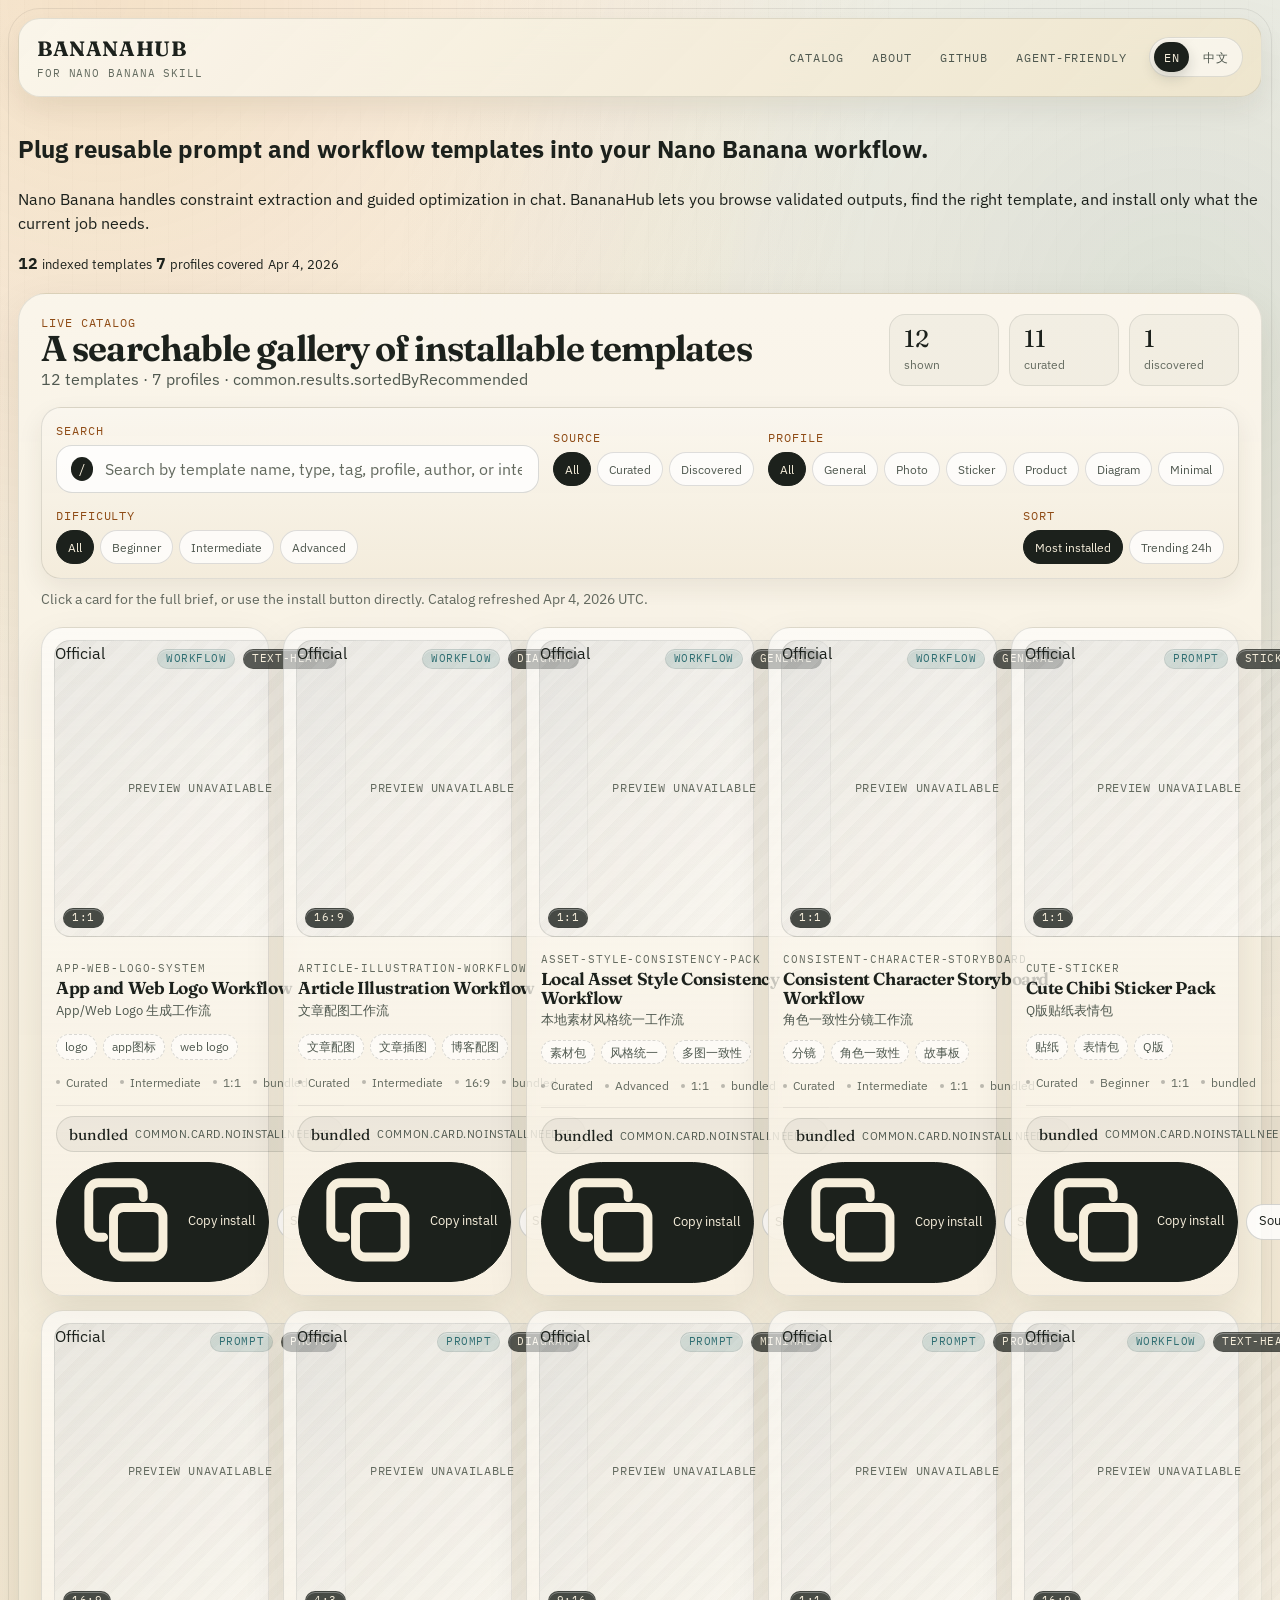
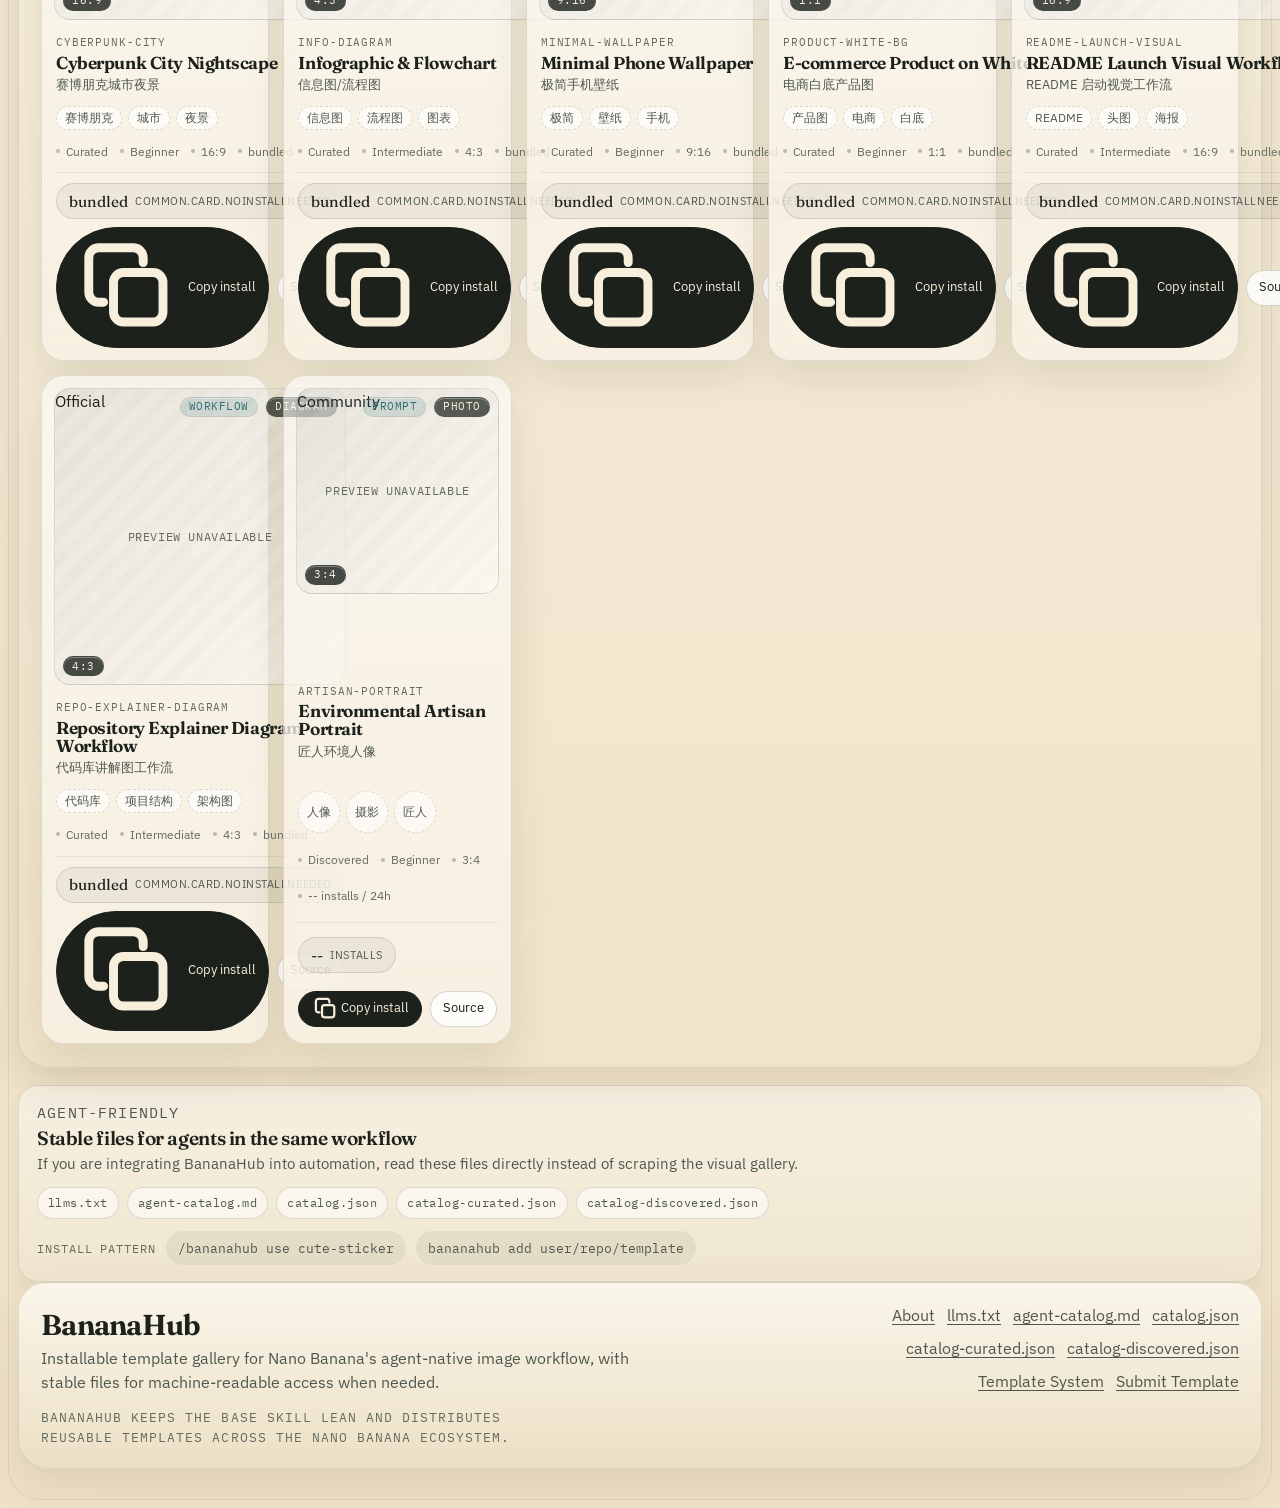
==== index.html @ 360e7f68 "chore: switch hub site to bananahub.ai Signed-off-by: zkywalker <user@example.com>" ====
<!DOCTYPE html>
<html lang="en">
<head>
  <meta charset="UTF-8">
  <meta name="viewport" content="width=device-width, initial-scale=1.0">
  <title data-i18n="index.meta.title">BananaHub | Template Catalog for BananaHub Skill</title>
  <meta
    id="meta-description"
    name="description"
    data-i18n-content="index.meta.description"
    content="Browse built-in starter templates and installable remote templates for BananaHub Skill, compare generated looks, and use the right module for the current job."
  >
  <meta name="robots" content="index,follow,max-image-preview:large">
  <meta name="theme-color" content="#f2c94c">
  <meta property="og:type" content="website">
  <meta property="og:url" content="https://bananahub.ai/">
  <meta id="meta-og-title" property="og:title" data-i18n-content="index.meta.ogTitle" content="BananaHub | Template Catalog for BananaHub Skill">
  <meta
    id="meta-og-description"
    property="og:description"
    data-i18n-content="index.meta.ogDescription"
    content="A visual gallery of built-in starter templates and installable remote templates for BananaHub Skill."
  >
  <link rel="canonical" href="https://bananahub.ai/">
  <link rel="alternate" type="application/json" title="Machine-readable catalog JSON" href="catalog.json">
  <link rel="alternate" type="text/plain" title="LLM workflow instructions" href="llms.txt">
  <link rel="alternate" type="text/markdown" title="Agent catalog markdown" href="agent-catalog.md">
  <link rel="preconnect" href="https://fonts.googleapis.com">
  <link rel="preconnect" href="https://fonts.gstatic.com" crossorigin>
  <link
    href="https://fonts.googleapis.com/css2?family=Fraunces:opsz,wght@9..144,500;9..144,600;9..144,700&family=IBM+Plex+Mono:wght@400;500;600&family=IBM+Plex+Sans:wght@400;500;600;700&display=swap"
    rel="stylesheet"
  >
  <link rel="stylesheet" href="css/style.css">
  <link rel="icon" type="image/png" sizes="256x256" href="favicon.png">
  <link rel="apple-touch-icon" sizes="180x180" href="apple-touch-icon.png">
  <script type="application/ld+json" id="structured-data">
    {
      "@context": "https://schema.org",
      "@type": "WebSite",
      "name": "BananaHub",
      "url": "https://bananahub.ai/",
      "description": "Installable prompt and workflow template hub for BananaHub Skill."
    }
  </script>
</head>
<body data-page="index">
  <a class="skip-link" href="#catalog-section" data-i18n="common.skipToCatalog">Skip to catalog</a>

  <div class="page-shell">
    <header class="site-header">
      <div class="header-inner">
        <a class="header-brand" href="/">
          <span class="brand-badge">BananaHub</span>
          <span class="brand-note" data-i18n="common.brandNote">for BananaHub Skill</span>
        </a>

        <div class="header-controls">
          <nav class="header-links" aria-label="Primary" data-i18n-aria-label="common.primaryNav">
            <a href="#catalog-section" data-i18n="common.nav.catalog">Catalog</a>
            <a href="about.html" data-i18n="common.nav.about">About</a>
            <a href="https://github.com/bananahub-ai" data-i18n="common.nav.github">GitHub</a>
            <a href="#agent-access" data-i18n="common.nav.agentFriendly">For Agents</a>
          </nav>

          <div class="language-switch" role="group" aria-label="Language" data-i18n-aria-label="common.languageSwitcher">
            <button class="language-button" data-lang-switch="en" type="button" aria-pressed="false">EN</button>
            <button class="language-button" data-lang-switch="zh-CN" type="button" aria-pressed="false">中文</button>
          </div>
        </div>
      </div>
    </header>

    <main id="top">
      <section class="hero-banner">
        <div class="hero-banner-copy">
          <h1 data-i18n="index.hero.title">Browse templates for BananaHub Skill.</h1>
          <p class="hero-banner-lead" data-i18n="index.hero.lead">
            Start with bundled starter templates, then install remote modules only when they add value.
          </p>
        </div>
        <div class="hero-banner-stats">
          <span class="hero-stat"><strong id="template-count">0</strong> <small data-i18n="index.hero.metrics.indexedTemplates">templates</small></span>
          <span class="hero-stat"><strong id="profile-count">0</strong> <small data-i18n="index.hero.metrics.profilesCovered">profiles</small></span>
          <span class="hero-stat-date"><small id="catalog-generated">Loading</small></span>
        </div>
      </section>

      <section class="catalog-shell" id="catalog-section" aria-labelledby="catalog-title">
        <div class="catalog-intro">
          <div class="catalog-copy">
            <p class="section-kicker" data-i18n="index.catalog.kicker">Live Catalog</p>
            <h2 id="catalog-title" data-i18n="index.catalog.title">A searchable gallery of starter and remote templates</h2>
            <p id="results-summary">
              Scan the image first, then use the title, type, tags, profile, and install button to plug the right template into the current task.
            </p>
          </div>

          <div class="catalog-status" aria-label="Catalog status">
            <div class="status-pill">
              <span id="result-count">0</span>
              <small data-i18n="index.catalog.status.shown">shown</small>
            </div>
            <div class="status-pill">
              <span id="curated-count">0</span>
              <small data-i18n="index.catalog.status.curated">curated</small>
            </div>
            <div class="status-pill">
              <span id="discovered-count">0</span>
              <small data-i18n="index.catalog.status.discovered">discovered</small>
            </div>
          </div>
        </div>

        <div class="filter-bar">
          <label class="search-box" for="search-input">
            <span class="search-label" data-i18n="index.filters.search">Search</span>
            <span class="search-input-shell">
              <span class="search-icon" aria-hidden="true">/</span>
              <input
                type="text"
                id="search-input"
                data-i18n-placeholder="index.filters.searchPlaceholder"
                placeholder="Search by template name, type, tag, profile, author, or intent in English or Chinese"
                autocomplete="off"
              >
            </span>
          </label>

          <div class="filter-group">
            <p class="filter-label" data-i18n="index.filters.source">Source</p>
            <div class="sort-tabs" role="tablist" aria-label="Filter by source layer" data-i18n-aria-label="index.filters.sourceAria">
              <button class="sort-tab active" data-source="all" type="button" data-i18n="common.filter.all">All</button>
              <button class="sort-tab" data-source="curated" type="button" data-i18n="common.source.curated">Curated</button>
              <button class="sort-tab" data-source="discovered" type="button" data-i18n="common.source.discovered">Discovered</button>
            </div>
          </div>

          <div class="filter-group">
            <p class="filter-label" data-i18n="index.filters.profile">Profile</p>
            <div class="filter-row">
              <button class="pill active" data-profile="all" type="button" data-i18n="common.filter.all">All</button>
              <button class="pill" data-profile="general" type="button" data-i18n="common.profile.general">General</button>
              <button class="pill" data-profile="photo" type="button" data-i18n="common.profile.photo">Photo</button>
              <button class="pill" data-profile="sticker" type="button" data-i18n="common.profile.sticker">Sticker</button>
              <button class="pill" data-profile="product" type="button" data-i18n="common.profile.product">Product</button>
              <button class="pill" data-profile="diagram" type="button" data-i18n="common.profile.diagram">Diagram</button>
              <button class="pill" data-profile="minimal" type="button" data-i18n="common.profile.minimal">Minimal</button>
            </div>
          </div>

          <div class="filter-group">
            <p class="filter-label" data-i18n="index.filters.difficulty">Difficulty</p>
            <div class="filter-row">
              <button class="pill active" data-difficulty="all" type="button" data-i18n="common.filter.all">All</button>
              <button class="pill" data-difficulty="beginner" type="button" data-i18n="common.difficulty.beginner">Beginner</button>
              <button class="pill" data-difficulty="intermediate" type="button" data-i18n="common.difficulty.intermediate">Intermediate</button>
              <button class="pill" data-difficulty="advanced" type="button" data-i18n="common.difficulty.advanced">Advanced</button>
            </div>
          </div>

          <div class="filter-group">
            <p class="filter-label" data-i18n="index.filters.sort">Sort</p>
            <div class="sort-tabs" role="tablist" aria-label="Sort templates" data-i18n-aria-label="index.filters.sortAria">
              <button class="sort-tab active" data-sort="recommended" type="button" data-i18n="index.filters.mostInstalled">Recommended</button>
              <button class="sort-tab" data-sort="trending" type="button" data-i18n="index.filters.trending24h">Trending 24h</button>
            </div>
          </div>
        </div>

        <div class="catalog-helper">
          <p id="catalog-hint">Use search and profile chips to find a likely module, then install directly from a card.</p>
          <button class="link-button" id="clear-filters" type="button" hidden data-i18n="index.filters.reset">Reset filters</button>
        </div>

        <div class="card-grid" id="card-grid" aria-live="polite">
          <!-- Cards rendered by JS -->
        </div>
      </section>

      <section class="agent-strip" id="agent-access" aria-labelledby="agent-access-title">
        <div class="agent-strip-copy">
          <p class="section-kicker" data-i18n="index.agent.kicker">For Agents</p>
          <h2 id="agent-access-title" data-i18n="index.agent.title">Machine-readable catalog endpoints</h2>
          <p data-i18n="index.agent.lead">
            Fetch these files instead of parsing HTML. They stay in sync with the gallery above.
          </p>
        </div>

        <div class="agent-strip-links" aria-label="Agent-friendly files">
          <a class="agent-pill" href="llms.txt">llms.txt</a>
          <a class="agent-pill" href="agent-catalog.md">agent-catalog.md</a>
          <a class="agent-pill" href="catalog.json">catalog.json</a>
          <a class="agent-pill" href="catalog-curated.json">catalog-curated.json</a>
          <a class="agent-pill" href="catalog-discovered.json">catalog-discovered.json</a>
        </div>

        <p class="agent-install-line">
          <span data-i18n="index.agent.installPattern">Command patterns</span>
          <code>/bananahub use cute-sticker</code>
          <code>bananahub add user/repo/template</code>
        </p>
      </section>
    </main>

    <footer class="site-footer">
      <div class="footer-top">
        <div>
          <p class="footer-title">BananaHub</p>
          <p class="footer-copy" data-i18n="index.footer.copy">
            Installable template gallery for BananaHub Skill, with stable files for machine-readable
            access when needed.
          </p>
        </div>

        <div class="footer-links">
          <a href="about.html" data-i18n="common.nav.about">About</a>
          <a href="llms.txt">llms.txt</a>
          <a href="agent-catalog.md">agent-catalog.md</a>
          <a href="catalog.json">catalog.json</a>
          <a href="catalog-curated.json">catalog-curated.json</a>
          <a href="catalog-discovered.json">catalog-discovered.json</a>
          <a href="https://github.com/bananahub-ai/bananahub-skill/blob/main/references/template-system.md" target="_blank" rel="noopener" data-i18n="index.footer.templateSystem">Template System</a>
          <a href="https://github.com/bananahub-ai/bananahub-ai.github.io/issues" target="_blank" rel="noopener" data-i18n="index.footer.submitTemplate">Submit Template</a>
        </div>
      </div>

      <p class="footer-meta" data-i18n="index.footer.meta">BananaHub keeps the runtime lean and distributes reusable templates across the broader BananaHub stack.</p>
    </footer>
  </div>

  <noscript>
    <div class="noscript-banner">
      JavaScript is disabled. For agent-friendly and no-JS access, use
      <a href="llms.txt">llms.txt</a>,
      <a href="agent-catalog.md">agent-catalog.md</a>, or
      <a href="catalog.json">catalog.json</a>.
    </div>
  </noscript>

  <div class="modal-overlay" id="modal-overlay" aria-hidden="true">
    <div class="modal" id="modal" role="dialog" aria-modal="true" aria-labelledby="modal-title">
      <button class="modal-close" id="modal-close" type="button" aria-label="Close" data-i18n-aria-label="common.action.close">&times;</button>

      <div class="modal-media">
        <button class="modal-image-button" id="modal-image-button" type="button" aria-label="View full image" data-i18n-aria-label="index.modal.viewFullImage">
          <span class="modal-image-frame">
            <img class="modal-image" id="modal-image" src="" alt="">
          </span>
          <span class="modal-image-hint" id="modal-image-hint" data-i18n="common.preview.open">Open preview</span>
        </button>
        <div class="modal-media-footer">
          <div class="modal-sample-controls" id="modal-sample-controls" hidden>
            <button class="sample-nav-button" id="modal-prev-sample" type="button" aria-label="Previous sample" data-i18n-aria-label="common.preview.previous">&larr;</button>
            <span class="sample-count" id="modal-sample-count">1 / 1</span>
            <button class="sample-nav-button" id="modal-next-sample" type="button" aria-label="Next sample" data-i18n-aria-label="common.preview.next">&rarr;</button>
          </div>
        </div>
      </div>

      <div class="modal-body">
        <div class="modal-body-copy">
          <p class="modal-kicker" data-i18n="index.modal.kicker">Template Brief</p>
          <h2 id="modal-title"></h2>
          <p class="modal-subtitle" id="modal-subtitle"></p>
          <p class="modal-desc" id="modal-desc"></p>

          <div class="card-badges" id="modal-badges"></div>
          <div class="card-tags" id="modal-tags"></div>

          <div class="modal-meta">
            <div class="modal-meta-item"><span class="label" data-i18n="index.modal.author">Author</span><span id="modal-author"></span></div>
            <div class="modal-meta-item"><span class="label" data-i18n="index.modal.version">Version</span><span id="modal-version"></span></div>
            <div class="modal-meta-item"><span class="label" data-i18n="index.modal.aspect">Aspect</span><span id="modal-aspect"></span></div>
            <div class="modal-meta-item"><span class="label" data-i18n="index.modal.updated">Updated</span><span id="modal-updated"></span></div>
            <div class="modal-meta-item" id="modal-distribution-item"><span class="label" data-i18n="index.modal.distribution">Distribution</span><span id="modal-distribution"></span></div>
            <div class="modal-meta-item" id="modal-usage-item"><span class="label" data-i18n="index.modal.successfulRuns">Successful runs</span><span id="modal-usage"></span></div>
            <div class="modal-meta-item" id="modal-installs-item"><span class="label" data-i18n="index.modal.installs">Installs</span><span id="modal-installs"></span></div>
            <div class="modal-meta-item" id="modal-trending-item"><span class="label" data-i18n="index.modal.installs24h">24h installs</span><span id="modal-trending"></span></div>
          </div>
        </div>

        <div class="modal-body-footer">
          <div class="modal-actions" id="modal-actions">
            <button class="modal-link modal-link-button" id="modal-view-image-btn" type="button" data-i18n="common.preview.open">Open Preview</button>
            <a class="modal-link" id="modal-open-original-link" href="#" target="_blank" rel="noopener" data-i18n="common.preview.source">Preview Source</a>
            <a class="modal-link" id="modal-template-source-link" href="#" target="_blank" rel="noopener" data-i18n="common.template.source">Template Source</a>
          </div>

          <div class="modal-install">
            <p class="modal-install-label" data-i18n="index.modal.installCommand">Primary command</p>
            <div class="modal-install-box">
              <code id="modal-install-cmd"></code>
              <button class="copy-btn copy-btn-compact" id="modal-copy-btn" type="button" data-i18n="common.action.copy">Copy</button>
            </div>
          </div>
        </div>
      </div>
    </div>
  </div>

  <div class="lightbox-overlay" id="lightbox-overlay" aria-hidden="true">
    <div class="lightbox-toolbar">
      <div class="lightbox-sample-controls" id="lightbox-sample-controls" hidden>
        <button class="sample-nav-button" id="lightbox-prev-sample" type="button" aria-label="Previous sample" data-i18n-aria-label="common.preview.previous">&larr;</button>
        <span class="sample-count sample-count-lightbox" id="lightbox-sample-count">1 / 1</span>
        <button class="sample-nav-button" id="lightbox-next-sample" type="button" aria-label="Next sample" data-i18n-aria-label="common.preview.next">&rarr;</button>
      </div>
      <a class="lightbox-link" id="lightbox-open-original-link" href="#" target="_blank" rel="noopener" data-i18n="common.preview.openOriginal">Open original</a>
      <button class="lightbox-close" id="lightbox-close" type="button" aria-label="Close full image" data-i18n-aria-label="index.lightbox.close">&times;</button>
    </div>
    <div class="lightbox-stage" id="lightbox-stage">
      <img class="lightbox-image" id="lightbox-image" src="" alt="">
    </div>
  </div>

  <script type="module" src="js/app.js"></script>
</body>
</html>
---- css/style.css ----
:root {
  --paper: #f4eddc;
  --paper-deep: #eadbbe;
  --paper-warm: #f8f4ea;
  --ink: #1c211c;
  --ink-soft: #4f584f;
  --ink-faint: #646b60;
  --line: rgba(28, 33, 28, 0.14);
  --line-strong: rgba(28, 33, 28, 0.26);
  --accent: #d9862a;
  --accent-deep: #8f4c16;
  --accent-soft: rgba(217, 134, 42, 0.14);
  --olive: #5e6d47;
  --olive-soft: rgba(94, 109, 71, 0.12);
  --teal: #2f6e72;
  --shadow-panel: 0 18px 44px rgba(56, 42, 18, 0.1);
  --shadow-card: 0 18px 40px rgba(46, 35, 14, 0.1);
  --radius-xl: 28px;
  --radius-lg: 20px;
  --radius-md: 14px;
  --radius-sm: 10px;
  --content-max: 1460px;
}

*,
*::before,
*::after {
  box-sizing: border-box;
}

html {
  scroll-behavior: smooth;
}

body {
  margin: 0;
  min-width: 320px;
  color: var(--ink);
  font-family: 'IBM Plex Sans', sans-serif;
  line-height: 1.5;
  background:
    radial-gradient(circle at 8% 0%, rgba(217, 134, 42, 0.18), transparent 24%),
    radial-gradient(circle at 92% 10%, rgba(47, 110, 114, 0.14), transparent 26%),
    linear-gradient(180deg, #faf5eb 0%, #f2e8d3 48%, #efe2c6 100%);
}

body::before {
  content: '';
  position: fixed;
  inset: 0;
  pointer-events: none;
  opacity: 0.4;
  background-image:
    linear-gradient(rgba(255, 255, 255, 0.24) 1px, transparent 1px),
    linear-gradient(90deg, rgba(28, 33, 28, 0.024) 1px, transparent 1px);
  background-size: 100% 24px, 24px 100%;
  mix-blend-mode: multiply;
}

a {
  color: inherit;
}

img {
  display: block;
  max-width: 100%;
}

button,
input {
  font: inherit;
}

button {
  cursor: pointer;
}

code {
  font-family: 'IBM Plex Mono', monospace;
}

.skip-link {
  position: absolute;
  top: -56px;
  left: 20px;
  z-index: 60;
  padding: 10px 14px;
  border-radius: 999px;
  background: var(--ink);
  color: #fbf4e5;
  text-decoration: none;
  transition: top 0.18s ease;
}

.skip-link:focus {
  top: 18px;
}

.page-shell {
  position: relative;
  max-width: calc(var(--content-max) + 48px);
  margin: 0 auto;
  padding: 18px 18px 40px;
}

.page-shell::before {
  content: '';
  position: absolute;
  inset: 8px;
  border: 1px solid rgba(28, 33, 28, 0.08);
  border-radius: 32px;
  pointer-events: none;
}

.site-header,
.hero,
.catalog-shell,
.agent-drawer,
.manifesto,
.contribute-strip,
.site-footer {
  position: relative;
  z-index: 1;
}

.site-header {
  position: sticky;
  top: 0;
  z-index: 30;
  padding-bottom: 14px;
  backdrop-filter: blur(18px);
}

.header-inner {
  display: flex;
  align-items: center;
  justify-content: space-between;
  gap: 18px;
  padding: 14px 18px;
  border: 1px solid rgba(28, 33, 28, 0.1);
  border-radius: 22px;
  background: linear-gradient(135deg, rgba(250, 246, 236, 0.94), rgba(239, 229, 203, 0.88));
  box-shadow: 0 12px 28px rgba(55, 43, 19, 0.08);
}

.header-brand {
  display: inline-flex;
  flex-direction: column;
  gap: 1px;
  text-decoration: none;
}

.brand-badge {
  font-family: 'Fraunces', serif;
  font-size: 1.3rem;
  font-weight: 700;
  letter-spacing: 0.03em;
  text-transform: uppercase;
}

.brand-note,
.header-links a,
.eyebrow,
.section-kicker,
.search-label,
.filter-label,
.access-label,
.card-eyebrow,
.modal-kicker,
.modal-install-label,
.modal-meta-item .label,
.footer-meta {
  font-family: 'IBM Plex Mono', monospace;
  letter-spacing: 0.08em;
  text-transform: uppercase;
}

.brand-note {
  color: var(--ink-faint);
  font-size: 0.7rem;
}

.header-links {
  display: flex;
  flex-wrap: wrap;
  justify-content: flex-end;
  gap: 8px;
}

.header-controls {
  display: flex;
  flex: 1 1 auto;
  flex-wrap: wrap;
  align-items: center;
  justify-content: flex-end;
  gap: 12px;
}

.language-switch {
  display: inline-flex;
  align-items: center;
  gap: 4px;
  padding: 4px;
  border: 1px solid rgba(28, 33, 28, 0.12);
  border-radius: 999px;
  background: rgba(255, 255, 255, 0.54);
  box-shadow: inset 0 1px 0 rgba(255, 255, 255, 0.36);
}

.language-button {
  min-height: 30px;
  padding: 0 10px;
  border: 0;
  border-radius: 999px;
  background: transparent;
  color: var(--ink-soft);
  font-family: 'IBM Plex Mono', monospace;
  font-size: 0.74rem;
  letter-spacing: 0.04em;
  transition:
    transform 0.2s ease,
    background-color 0.2s ease,
    color 0.2s ease,
    box-shadow 0.2s ease;
}

.language-button:hover,
.language-button:focus-visible {
  transform: translateY(-1px);
  color: var(--ink);
}

.language-button.active {
  background: var(--ink);
  color: #f7efdc;
  box-shadow: 0 6px 14px rgba(28, 33, 28, 0.18);
}

.header-links a {
  display: inline-flex;
  align-items: center;
  min-height: 34px;
  padding: 0 10px;
  border-radius: 999px;
  color: var(--ink-soft);
  font-size: 0.74rem;
  text-decoration: none;
  transition:
    background-color 0.2s ease,
    color 0.2s ease,
    transform 0.2s ease;
}

.header-links a:hover,
.header-links a:focus-visible {
  color: var(--ink);
  background: rgba(28, 33, 28, 0.06);
  transform: translateY(-1px);
}

main {
  display: grid;
  gap: 18px;
}

.hero,
.catalog-shell,
.agent-drawer,
.manifesto,
.contribute-strip,
.site-footer {
  border: 1px solid rgba(28, 33, 28, 0.1);
  border-radius: var(--radius-xl);
  background:
    linear-gradient(180deg, rgba(249, 243, 230, 0.96), rgba(238, 228, 201, 0.95));
  box-shadow: var(--shadow-panel);
}

.hero,
.catalog-shell,
.site-footer {
  background:
    linear-gradient(180deg, rgba(250, 245, 235, 0.98), rgba(239, 228, 201, 0.95)),
    radial-gradient(circle at top right, rgba(94, 109, 71, 0.08), transparent 24%);
}

.hero {
  display: grid;
  grid-template-columns: minmax(0, 1.5fr) minmax(280px, 0.9fr);
  gap: 18px;
  padding: 24px 26px;
  overflow: clip;
}

.hero-compact {
  min-height: 0;
}

.info-hero h1 {
  max-width: 13ch;
}

.hero-copy {
  display: grid;
  gap: 10px;
  align-content: center;
}

.eyebrow,
.section-kicker,
.search-label,
.filter-label,
.access-label,
.card-eyebrow,
.modal-kicker,
.modal-install-label {
  margin: 0;
  color: var(--accent-deep);
  font-size: 0.72rem;
}

.hero h1,
.catalog-intro h2,
.section-heading h2,
.access-card h3,
.principle-card h3,
.contribute-card h3,
.modal h2,
.footer-title,
.card-title {
  margin: 0;
  font-family: 'Fraunces', serif;
  font-weight: 650;
  letter-spacing: -0.025em;
}

.hero h1 {
  max-width: 12ch;
  font-size: clamp(2.2rem, 4vw, 4rem);
  line-height: 0.97;
}

.hero-lead,
.section-heading p,
#results-summary,
.access-card p,
.principle-card p,
.contribute-card p,
.footer-copy,
.modal-desc {
  margin: 0;
  color: var(--ink-soft);
}

.hero-lead {
  max-width: 62ch;
  font-size: 1rem;
}

.hero-rail {
  display: grid;
  gap: 16px;
  align-content: space-between;
  padding: 18px;
  border: 1px solid rgba(28, 33, 28, 0.1);
  border-radius: 24px;
  background:
    linear-gradient(180deg, rgba(255, 252, 245, 0.78), rgba(244, 235, 213, 0.9)),
    radial-gradient(circle at top right, rgba(217, 134, 42, 0.12), transparent 44%);
  color: var(--ink);
  box-shadow:
    inset 0 1px 0 rgba(255, 255, 255, 0.46),
    0 10px 22px rgba(56, 42, 18, 0.06);
}

.hero-metrics {
  display: grid;
  grid-template-columns: repeat(3, minmax(0, 1fr));
  gap: 10px;
  margin: 0;
  padding: 0;
  list-style: none;
}

.hero-metrics li {
  padding: 12px 12px 10px;
  border: 1px solid rgba(28, 33, 28, 0.1);
  border-radius: 16px;
  background: rgba(255, 255, 255, 0.6);
}

.hero-metrics span {
  display: block;
  font-family: 'Fraunces', serif;
  font-size: 1.55rem;
  line-height: 1;
  color: var(--ink);
}

.hero-metrics small {
  display: block;
  margin-top: 7px;
  color: var(--ink-soft);
  font-size: 0.8rem;
}

.hero-rail .button {
  border-color: rgba(28, 33, 28, 0.14);
}

.hero-rail .button-primary {
  background: var(--ink);
  color: #f7efdc;
}

.hero-rail .button-secondary {
  color: var(--ink);
  background: rgba(255, 255, 255, 0.78);
}

.hero-rail .button-tertiary {
  color: var(--ink-soft);
  background: transparent;
}

.hero-actions {
  display: flex;
  flex-wrap: wrap;
  gap: 8px;
}

.button,
.pill,
.sort-tab,
.link-button,
.copy-btn,
.card-source-link,
.modal-link,
.modal-link-button,
.lightbox-link,
.lightbox-close,
.modal-close {
  transition:
    transform 0.2s ease,
    border-color 0.2s ease,
    background-color 0.2s ease,
    color 0.2s ease,
    box-shadow 0.2s ease;
}

.button {
  display: inline-flex;
  align-items: center;
  justify-content: center;
  min-height: 40px;
  padding: 0 14px;
  border: 1px solid rgba(247, 239, 220, 0.16);
  border-radius: 999px;
  text-decoration: none;
  font-size: 0.9rem;
}

.button:hover,
.button:focus-visible,
.pill:hover,
.sort-tab:hover,
.link-button:hover,
.copy-btn:hover,
.card-source-link:hover,
.modal-link:hover,
.modal-link-button:hover,
.lightbox-link:hover,
.lightbox-close:hover,
.modal-close:hover,
.access-card:hover,
.access-card:focus-visible,
.template-card:hover,
.template-card:focus-visible {
  transform: translateY(-2px);
}

.button-primary {
  background: #f7efdc;
  color: var(--ink);
}

.button-secondary {
  color: #f7efdc;
  background: rgba(255, 255, 255, 0.06);
}

.button-tertiary {
  color: #f7efdc;
  background: transparent;
  border-style: dashed;
}

.hero-note {
  margin: 0;
  color: var(--ink-soft);
  font-size: 0.9rem;
}

.catalog-shell {
  padding: 20px 22px 22px;
  overflow: visible;
}

.catalog-intro {
  display: flex;
  align-items: flex-start;
  justify-content: space-between;
  gap: 18px;
}

.catalog-intro h2,
.section-heading h2 {
  font-size: clamp(1.8rem, 2.8vw, 2.8rem);
  line-height: 1;
}

.catalog-status {
  display: flex;
  gap: 10px;
}

.status-pill {
  min-width: 110px;
  padding: 12px 14px 10px;
  border: 1px solid rgba(28, 33, 28, 0.1);
  border-radius: 16px;
  background: rgba(28, 33, 28, 0.03);
}

.status-pill span {
  display: block;
  font-family: 'Fraunces', serif;
  font-size: 1.5rem;
  line-height: 1;
}

.status-pill small {
  color: var(--ink-faint);
  font-size: 0.76rem;
}

.filter-bar,
.catalog-helper {
  display: flex;
  align-items: center;
  justify-content: space-between;
  gap: 14px;
}

.filter-bar {
  position: sticky;
  top: 80px;
  z-index: 12;
  flex-wrap: wrap;
  margin-top: 16px;
  padding: 14px;
  border: 1px solid rgba(28, 33, 28, 0.12);
  border-radius: 20px;
  background: linear-gradient(180deg, rgba(250, 246, 238, 0.96), rgba(243, 235, 219, 0.95));
  box-shadow: 0 10px 26px rgba(54, 42, 18, 0.08);
}

.search-box {
  flex: 1 1 320px;
  display: grid;
  gap: 6px;
}

.search-input-shell {
  display: flex;
  align-items: center;
  gap: 10px;
  min-height: 48px;
  padding: 0 14px;
  border: 1px solid rgba(28, 33, 28, 0.16);
  border-radius: 16px;
  background: rgba(255, 255, 255, 0.8);
}

.search-icon {
  display: inline-flex;
  align-items: center;
  justify-content: center;
  width: 24px;
  height: 24px;
  border-radius: 50%;
  background: var(--ink);
  color: #f7efdc;
  font-family: 'IBM Plex Mono', monospace;
  font-size: 0.8rem;
}

.search-input-shell input {
  width: 100%;
  border: 0;
  outline: 0;
  background: transparent;
  color: var(--ink);
}

.search-input-shell input::placeholder {
  color: var(--ink-faint);
}

.filter-group {
  min-width: 180px;
  display: grid;
  gap: 6px;
}

.filter-row,
.sort-tabs {
  display: flex;
  flex-wrap: wrap;
  gap: 6px;
}

.pill,
.sort-tab,
.link-button {
  min-height: 34px;
  padding: 0 11px;
  border: 1px solid rgba(28, 33, 28, 0.14);
  border-radius: 999px;
  background: rgba(255, 255, 255, 0.76);
  color: var(--ink-soft);
  font-size: 0.78rem;
}

.pill.active,
.sort-tab.active {
  background: var(--ink);
  border-color: var(--ink);
  color: #f7efdc;
}

.catalog-helper {
  margin-top: 10px;
}

#catalog-hint,
.footer-meta,
.modal-subtitle,
.agent-summary-note {
  color: var(--ink-faint);
}

#catalog-hint {
  margin: 0;
  font-size: 0.88rem;
}

.link-button {
  background: transparent;
}

.card-grid {
  display: grid;
  grid-template-columns: repeat(auto-fill, minmax(210px, 1fr));
  gap: 14px;
  margin-top: 16px;
}

.template-card {
  display: grid;
  gap: 12px;
  min-height: 100%;
  padding: 12px;
  border: 1px solid rgba(28, 33, 28, 0.12);
  border-radius: 22px;
  background: linear-gradient(180deg, rgba(255, 255, 255, 0.58), rgba(247, 240, 226, 0.94));
  box-shadow: var(--shadow-card);
  cursor: pointer;
  outline: none;
}

.template-card:hover,
.template-card:focus-visible {
  border-color: rgba(28, 33, 28, 0.24);
  box-shadow: 0 22px 46px rgba(46, 35, 14, 0.14);
}

.card-image-wrap {
  position: relative;
  aspect-ratio: 1 / 1.02;
  overflow: hidden;
  border-radius: 16px;
  border: 1px solid rgba(28, 33, 28, 0.12);
  background:
    linear-gradient(135deg, rgba(28, 33, 28, 0.08), rgba(255, 255, 255, 0.38)),
    repeating-linear-gradient(135deg, rgba(28, 33, 28, 0.02) 0 10px, rgba(255, 255, 255, 0.05) 10px 20px);
}

.card-image-wrap.prefers-contain img {
  object-fit: contain;
  background: rgba(248, 244, 234, 0.98);
}

.card-image-wrap img {
  position: absolute;
  inset: 0;
  width: 100%;
  height: 100%;
  object-fit: cover;
  opacity: 0;
  transform: scale(1.02);
  transition:
    opacity 0.22s ease,
    transform 0.32s ease;
}

.card-image-wrap.is-loaded img {
  opacity: 1;
  transform: scale(1);
}

.card-image-placeholder {
  position: absolute;
  inset: 0;
  display: grid;
  place-items: center;
  padding: 12px;
}

.card-image-placeholder-label {
  color: var(--ink-faint);
  font-family: 'IBM Plex Mono', monospace;
  font-size: 0.76rem;
  letter-spacing: 0.05em;
  text-transform: uppercase;
  text-align: center;
}

.card-top-badges {
  position: absolute;
  top: 8px;
  left: 8px;
  right: 8px;
  z-index: 1;
  display: grid;
  grid-template-columns: minmax(0, 1fr) auto;
  align-items: start;
  gap: 8px;
}

.card-top-badges-left,
.card-top-badges-right {
  display: flex;
  flex-wrap: wrap;
  align-items: flex-start;
  min-width: 0;
  gap: 8px;
}

.card-top-badges-right {
  justify-content: flex-end;
}

.card-official-badge,
.card-type-badge,
.card-profile-badge,
.card-source-badge,
.card-flag-badge,
.card-aspect-badge {
  display: inline-flex;
  align-items: center;
  min-height: 20px;
  padding: 0 8px;
  border: 1px solid rgba(28, 33, 28, 0.08);
  border-radius: 999px;
  font-family: 'IBM Plex Mono', monospace;
  font-size: 0.66rem;
  letter-spacing: 0.05em;
  text-transform: uppercase;
  max-width: 100%;
  overflow: hidden;
  text-overflow: ellipsis;
  white-space: nowrap;
  box-shadow: inset 0 1px 0 rgba(255, 255, 255, 0.3);
}

.card-official-badge {
  background: rgba(250, 244, 233, 0.9);
  color: var(--accent-deep);
}

.card-profile-badge {
  background: rgba(28, 33, 28, 0.72);
  color: #f7efdc;
}

.card-type-badge {
  background: rgba(47, 110, 114, 0.16);
  color: var(--teal);
}

.card-source-badge {
  background: rgba(47, 110, 114, 0.14);
  color: var(--teal);
}

.card-flag-badge {
  background: rgba(217, 134, 42, 0.18);
  color: var(--accent-deep);
}

.card-aspect-badge {
  position: absolute;
  left: 8px;
  bottom: 8px;
  z-index: 1;
  background: rgba(28, 33, 28, 0.8);
  color: #f7efdc;
}

.card-body {
  display: grid;
  gap: 12px;
  padding: 2px 2px 0;
}

.card-head {
  display: flex;
  gap: 10px;
  justify-content: space-between;
  align-items: flex-start;
}

.card-title-stack {
  min-width: 0;
}

.card-eyebrow {
  color: var(--ink-faint);
  font-size: 0.68rem;
}

.card-title {
  margin-top: 3px;
  font-size: 1.08rem;
  line-height: 1.05;
}

.card-subtitle {
  margin-top: 4px;
  color: var(--ink-soft);
  font-size: 0.82rem;
  line-height: 1.35;
}

.card-inline-stat {
  flex: 0 0 auto;
  min-width: 56px;
  padding: 6px 7px;
  border-radius: 12px;
  background: rgba(28, 33, 28, 0.05);
  text-align: right;
}

.card-inline-stat small {
  display: block;
  color: var(--ink-faint);
  font-size: 0.62rem;
  text-transform: uppercase;
  letter-spacing: 0.05em;
}

.card-inline-stat-value {
  display: block;
  font-family: 'Fraunces', serif;
  font-size: 1rem;
  line-height: 1;
}

.card-tags,
.card-badges {
  display: flex;
  flex-wrap: wrap;
  gap: 6px;
}

.tag,
.badge {
  display: inline-flex;
  align-items: center;
  min-height: 24px;
  padding: 0 8px;
  border-radius: 999px;
  font-size: 0.74rem;
}

.tag {
  border: 1px dashed rgba(28, 33, 28, 0.16);
  color: var(--ink-soft);
  background: rgba(255, 255, 255, 0.58);
}

.badge {
  border: 1px solid rgba(28, 33, 28, 0.12);
  background: rgba(28, 33, 28, 0.06);
}

.badge-source {
  background: rgba(47, 110, 114, 0.12);
}

.badge-flag {
  background: rgba(217, 134, 42, 0.16);
}

.badge-type.prompt {
  background: rgba(47, 110, 114, 0.12);
}

.badge-type.workflow {
  background: rgba(217, 134, 42, 0.15);
}

.badge-profile.photo {
  background: rgba(47, 110, 114, 0.14);
}

.badge-profile.sticker {
  background: rgba(217, 134, 42, 0.15);
}

.badge-profile.product {
  background: rgba(94, 109, 71, 0.16);
}

.badge-profile.diagram {
  background: rgba(90, 88, 145, 0.14);
}

.badge-profile.minimal {
  background: rgba(28, 33, 28, 0.08);
}

.badge-profile.general {
  background: rgba(122, 90, 41, 0.12);
}

.card-meta-inline {
  display: flex;
  flex-wrap: wrap;
  gap: 8px 12px;
  color: var(--ink-faint);
  font-size: 0.78rem;
}

.card-meta-inline span {
  display: inline-flex;
  align-items: center;
  gap: 6px;
}

.card-meta-inline span::before {
  content: '';
  width: 4px;
  height: 4px;
  border-radius: 50%;
  background: rgba(28, 33, 28, 0.28);
}

.card-actions {
  display: flex;
  flex-wrap: wrap;
  align-items: center;
  gap: 8px;
  padding-top: 10px;
  border-top: 1px solid rgba(28, 33, 28, 0.08);
}

.card-action-stat,
.copy-btn,
.card-source-link {
  display: inline-flex;
  align-items: center;
  justify-content: center;
  min-height: 36px;
  padding: 0 12px;
  border-radius: 999px;
  text-decoration: none;
  font-size: 0.8rem;
  text-align: center;
  white-space: nowrap;
  line-height: 1;
}

.card-action-stat {
  gap: 7px;
  padding-inline: 12px;
  border: 1px solid rgba(28, 33, 28, 0.12);
  background: rgba(28, 33, 28, 0.05);
  color: var(--ink-soft);
}

.card-action-stat small {
  color: var(--ink-soft);
  font-size: 0.68rem;
  letter-spacing: 0.05em;
  text-transform: uppercase;
}

.card-action-stat-value {
  color: var(--ink);
  font-family: 'Fraunces', serif;
  font-size: 0.96rem;
  line-height: 1;
}

.copy-btn {
  flex: 1 1 auto;
  border: 1px solid var(--ink);
  background: var(--ink);
  color: #f7efdc;
}

.copy-btn.copied {
  background: var(--olive);
  border-color: var(--olive);
}

.copy-btn-compact {
  flex: 0 0 auto;
  min-height: 32px;
  padding: 0 10px;
  font-size: 0.76rem;
}

.card-source-link {
  flex: 0 0 auto;
  border: 1px solid rgba(28, 33, 28, 0.18);
  background: rgba(255, 255, 255, 0.8);
  color: var(--ink);
}

.card-empty {
  grid-column: 1 / -1;
  padding: 36px 20px;
  border: 1px dashed rgba(28, 33, 28, 0.18);
  border-radius: 22px;
  background: rgba(255, 255, 255, 0.4);
  text-align: center;
}

.card-empty p {
  margin: 0;
}

.card-empty p + p {
  margin-top: 8px;
  color: var(--ink-soft);
}

.agent-strip {
  display: grid;
  gap: 12px;
  align-items: center;
  padding: 16px 18px;
  border: 1px solid rgba(28, 33, 28, 0.1);
  border-radius: 20px;
  background: linear-gradient(180deg, rgba(247, 241, 228, 0.9), rgba(239, 230, 207, 0.86));
  box-shadow: 0 10px 24px rgba(56, 42, 18, 0.06);
}

.agent-strip h2 {
  margin: 0;
  font-family: 'Fraunces', serif;
  font-size: 1.2rem;
  font-weight: 600;
  letter-spacing: -0.02em;
}

.agent-strip p {
  margin: 0;
  color: var(--ink-soft);
  font-size: 0.92rem;
}

.agent-strip-links {
  display: flex;
  flex-wrap: wrap;
  gap: 8px;
}

.agent-pill {
  display: inline-flex;
  align-items: center;
  min-height: 32px;
  padding: 0 10px;
  border: 1px solid rgba(28, 33, 28, 0.14);
  border-radius: 999px;
  background: rgba(255, 255, 255, 0.58);
  color: var(--ink-soft);
  font-family: 'IBM Plex Mono', monospace;
  font-size: 0.74rem;
  letter-spacing: 0.04em;
  text-decoration: none;
  transition:
    transform 0.2s ease,
    border-color 0.2s ease,
    background-color 0.2s ease;
}

.agent-pill:hover,
.agent-pill:focus-visible {
  transform: translateY(-1px);
  border-color: rgba(28, 33, 28, 0.22);
  background: rgba(255, 255, 255, 0.78);
}

.agent-install-line {
  display: flex;
  flex-wrap: wrap;
  gap: 10px;
  align-items: center;
}

.agent-install-line span {
  color: var(--ink-faint);
  font-family: 'IBM Plex Mono', monospace;
  font-size: 0.72rem;
  letter-spacing: 0.08em;
  text-transform: uppercase;
}

.agent-install-line code {
  display: inline-flex;
  align-items: center;
  min-height: 34px;
  padding: 0 12px;
  border-radius: 999px;
  background: rgba(28, 33, 28, 0.06);
  font-size: 0.8rem;
}

.agent-drawer {
  overflow: hidden;
}

.agent-summary {
  position: relative;
  display: grid;
  gap: 8px;
  padding: 18px 22px;
  cursor: pointer;
  list-style: none;
}

.agent-summary::-webkit-details-marker {
  display: none;
}

.agent-summary::after {
  content: 'Open';
  position: absolute;
  top: 18px;
  right: 22px;
  display: inline-flex;
  align-items: center;
  min-height: 28px;
  padding: 0 10px;
  border: 1px solid rgba(28, 33, 28, 0.14);
  border-radius: 999px;
  color: var(--ink-soft);
  font-family: 'IBM Plex Mono', monospace;
  font-size: 0.72rem;
  letter-spacing: 0.06em;
  text-transform: uppercase;
}

.agent-drawer[open] .agent-summary::after {
  content: 'Close';
}

.agent-summary-title {
  max-width: 56ch;
  font-family: 'Fraunces', serif;
  font-size: 1.45rem;
  font-weight: 600;
  letter-spacing: -0.02em;
}

.agent-summary-note {
  max-width: 60ch;
  font-size: 0.9rem;
}

.agent-drawer-body {
  display: grid;
  gap: 14px;
  padding: 0 22px 20px;
}

.access-grid,
.principle-grid,
.contribute-grid {
  display: grid;
  gap: 12px;
}

.access-grid {
  grid-template-columns: repeat(3, minmax(0, 1fr));
}

.access-card,
.principle-card,
.contribute-card {
  position: relative;
  display: grid;
  gap: 8px;
  padding: 18px;
  border: 1px solid rgba(28, 33, 28, 0.12);
  border-radius: 20px;
  background: linear-gradient(180deg, rgba(255, 255, 255, 0.42), rgba(255, 255, 255, 0.16));
  text-decoration: none;
}

.access-card p,
.principle-card p,
.contribute-card p {
  font-size: 0.92rem;
}

.access-card h3,
.principle-card h3,
.contribute-card h3 {
  font-size: 1.2rem;
  line-height: 1.08;
}

.agent-code-block {
  padding: 16px 18px;
  border: 1px dashed rgba(28, 33, 28, 0.18);
  border-radius: 18px;
  background: rgba(28, 33, 28, 0.03);
}

.agent-code-label {
  margin: 0 0 8px;
  color: var(--accent-deep);
  font-family: 'IBM Plex Mono', monospace;
  font-size: 0.7rem;
  letter-spacing: 0.08em;
  text-transform: uppercase;
}

.agent-code-block code {
  display: block;
  font-size: 0.92rem;
  line-height: 1.55;
  word-break: break-word;
}

.manifesto,
.contribute-strip,
.site-footer {
  padding: 20px 22px;
}

.section-heading {
  display: grid;
  gap: 8px;
}

.principle-grid {
  grid-template-columns: repeat(3, minmax(0, 1fr));
  margin-top: 14px;
}

.principle-index {
  margin: 0;
  color: var(--accent-deep);
  font-family: 'IBM Plex Mono', monospace;
  font-size: 0.72rem;
  letter-spacing: 0.08em;
}

.contribute-grid {
  grid-template-columns: repeat(2, minmax(0, 1fr));
  margin-top: 14px;
}

.contribute-card a {
  display: inline-flex;
  margin-top: 10px;
  color: var(--accent-deep);
  text-decoration-thickness: 1px;
  text-underline-offset: 0.16em;
}

.site-footer {
  background:
    linear-gradient(180deg, rgba(250, 245, 235, 0.98), rgba(235, 224, 197, 0.94)),
    radial-gradient(circle at top right, rgba(28, 33, 28, 0.05), transparent 24%);
}

.footer-top {
  display: flex;
  justify-content: space-between;
  gap: 18px;
}

.footer-title {
  font-size: 1.8rem;
}

.footer-copy,
.footer-meta {
  max-width: 62ch;
}

.footer-links {
  display: flex;
  flex-wrap: wrap;
  justify-content: flex-end;
  gap: 8px 12px;
  max-width: 360px;
}

.footer-links a {
  color: var(--ink-soft);
  text-decoration-thickness: 1px;
  text-underline-offset: 0.16em;
}

.footer-meta {
  margin: 14px 0 0;
  font-size: 0.8rem;
}

.noscript-banner {
  margin: 14px auto 0;
  max-width: 960px;
  padding: 12px 16px;
  border: 1px solid rgba(28, 33, 28, 0.12);
  border-radius: 16px;
  background: rgba(255, 255, 255, 0.82);
}

.modal-overlay,
.lightbox-overlay {
  position: fixed;
  inset: 0;
  opacity: 0;
  visibility: hidden;
  pointer-events: none;
  transition:
    opacity 0.2s ease,
    visibility 0.2s ease;
}

.modal-overlay {
  z-index: 60;
  display: grid;
  place-items: center;
  padding: 20px;
  background: rgba(13, 16, 13, 0.6);
  backdrop-filter: blur(18px);
}

.modal-overlay.open,
.lightbox-overlay.open {
  opacity: 1;
  visibility: visible;
  pointer-events: auto;
}

.modal {
  position: relative;
  display: grid;
  grid-template-columns: minmax(240px, 0.86fr) minmax(0, 1.14fr);
  width: min(940px, 100%);
  max-height: min(88vh, 900px);
  overflow: hidden;
  border: 1px solid rgba(28, 33, 28, 0.1);
  border-radius: 28px;
  background: linear-gradient(180deg, rgba(250, 245, 235, 0.98), rgba(240, 231, 210, 0.98));
  box-shadow: 0 28px 90px rgba(0, 0, 0, 0.28);
}

.modal-close {
  position: absolute;
  top: 16px;
  right: 16px;
  z-index: 2;
  width: 40px;
  height: 40px;
  border: 1px solid rgba(28, 33, 28, 0.14);
  border-radius: 50%;
  background: rgba(250, 245, 235, 0.92);
  color: var(--ink);
}

.modal-image-button {
  position: relative;
  min-height: 100%;
  padding: 0;
  border: 0;
  background:
    linear-gradient(135deg, rgba(28, 33, 28, 0.12), rgba(255, 255, 255, 0.4));
}

.modal-image-button.is-disabled {
  cursor: default;
}

.modal-image {
  width: 100%;
  height: 100%;
  object-fit: cover;
}

.modal-image-hint {
  position: absolute;
  left: 16px;
  bottom: 16px;
  padding: 8px 10px;
  border-radius: 999px;
  background: rgba(28, 33, 28, 0.78);
  color: #f7efdc;
  font-family: 'IBM Plex Mono', monospace;
  font-size: 0.68rem;
  letter-spacing: 0.06em;
  text-transform: uppercase;
}

.modal-body {
  padding: 28px 26px 24px;
  overflow: auto;
}

.modal h2 {
  font-size: clamp(1.8rem, 3vw, 2.6rem);
  line-height: 1;
}

.modal-subtitle,
.modal-desc {
  margin-top: 10px;
}

.modal-badges,
.modal-tags,
#modal-badges,
#modal-tags {
  display: flex;
  flex-wrap: wrap;
  gap: 8px;
}

#modal-tags {
  margin-top: 12px;
}

.modal-meta {
  display: grid;
  grid-template-columns: repeat(2, minmax(0, 1fr));
  gap: 10px;
  margin-top: 18px;
}

.modal-meta-item {
  display: grid;
  gap: 4px;
  padding: 10px 12px;
  border-radius: 14px;
  background: rgba(28, 33, 28, 0.05);
}

.modal-meta-item .label {
  font-size: 0.68rem;
}

.modal-actions {
  display: flex;
  flex-wrap: wrap;
  gap: 8px;
  margin-top: 18px;
}

.modal-link,
.modal-link-button,
.lightbox-link,
.lightbox-close {
  display: inline-flex;
  align-items: center;
  justify-content: center;
  min-height: 38px;
  padding: 0 12px;
  border: 1px solid rgba(28, 33, 28, 0.16);
  border-radius: 999px;
  background: rgba(255, 255, 255, 0.72);
  color: var(--ink);
  text-decoration: none;
}

.modal-install {
  margin-top: 18px;
}

.modal-install-box {
  display: flex;
  align-items: center;
  gap: 10px;
  padding: 14px;
  border: 1px solid rgba(28, 33, 28, 0.12);
  border-radius: 18px;
  background: rgba(28, 33, 28, 0.04);
}

.modal-install-box code {
  flex: 1 1 auto;
  min-width: 0;
  font-size: 0.94rem;
  line-height: 1.4;
  white-space: nowrap;
  word-break: normal;
  overflow-x: auto;
  overflow-y: hidden;
  scrollbar-width: thin;
}

.lightbox-overlay {
  z-index: 70;
  display: grid;
  grid-template-rows: auto 1fr;
  gap: 12px;
  padding: 16px;
  background: rgba(10, 12, 9, 0.92);
}

.lightbox-toolbar {
  display: flex;
  justify-content: flex-end;
  gap: 8px;
}

.lightbox-image {
  width: 100%;
  height: 100%;
  object-fit: contain;
}

.hero,
.template-card,
.access-card,
.principle-card,
.contribute-card,
.modal {
  animation: rise-in 0.52s ease both;
}

.template-card:nth-child(2n),
.access-card:nth-child(2),
.principle-card:nth-child(2) {
  animation-delay: 0.04s;
}

.template-card:nth-child(3n),
.access-card:nth-child(3),
.principle-card:nth-child(3) {
  animation-delay: 0.08s;
}

@keyframes rise-in {
  from {
    opacity: 0;
    transform: translateY(16px);
  }

  to {
    opacity: 1;
    transform: translateY(0);
  }
}

@media (max-width: 1180px) {
  .hero {
    grid-template-columns: 1fr;
  }

  .catalog-intro,
  .footer-top {
    flex-direction: column;
    align-items: flex-start;
  }

  .footer-links {
    justify-content: flex-start;
  }
}

@media (max-width: 980px) {
  .access-grid,
  .principle-grid,
  .contribute-grid,
  .modal {
    grid-template-columns: 1fr;
  }

  .filter-bar {
    position: static;
  }

  .modal {
    max-height: 90vh;
  }

  .modal-image-button {
    min-height: 280px;
  }
}

@media (max-width: 720px) {
  .page-shell {
    padding: 12px 12px 28px;
  }

  .page-shell::before {
    inset: 5px;
    border-radius: 24px;
  }

  .header-inner,
  .hero,
  .catalog-shell,
  .agent-summary,
  .agent-drawer-body,
  .manifesto,
  .contribute-strip,
  .site-footer {
    padding-left: 16px;
    padding-right: 16px;
  }

  .hero h1 {
    max-width: none;
  }

  .hero-metrics,
  .modal-meta {
    grid-template-columns: 1fr;
  }

  .catalog-status {
    width: 100%;
  }

  .status-pill {
    flex: 1;
  }

  .agent-install-line {
    align-items: flex-start;
  }

  .card-grid {
    grid-template-columns: repeat(auto-fill, minmax(180px, 1fr));
  }
}

@media (max-width: 560px) {
  .header-inner {
    align-items: flex-start;
  }

  .header-controls {
    width: 100%;
    flex-direction: column;
    align-items: flex-start;
  }

  .header-links {
    justify-content: flex-start;
  }

  .language-switch {
    align-self: flex-start;
  }

  .hero-actions,
  .catalog-helper,
  .card-actions,
  .modal-actions {
    flex-direction: column;
    align-items: stretch;
  }

  .card-top-badges {
    grid-template-columns: 1fr;
  }

  .card-top-badges-right {
    justify-content: flex-start;
  }

  .button,
  .card-action-stat,
  .copy-btn,
  .card-source-link,
  .link-button,
  .modal-link,
  .modal-link-button,
  .lightbox-link,
  .lightbox-close {
    width: 100%;
  }

  .card-grid {
    grid-template-columns: 1fr 1fr;
  }

  .modal-overlay,
  .lightbox-overlay {
    padding: 10px;
  }

  .modal-body {
    padding: 20px 16px 16px;
  }

  .modal-install-box {
    flex-direction: row;
    align-items: center;
  }

  .copy-btn-compact {
    width: auto;
  }
}

@media (max-width: 420px) {
  .card-grid {
    grid-template-columns: 1fr;
  }
}

@media (prefers-reduced-motion: reduce) {
  html {
    scroll-behavior: auto;
  }

  *,
  *::before,
  *::after {
    animation: none !important;
    transition-duration: 0.01ms !important;
    transition-delay: 0ms !important;
  }
}
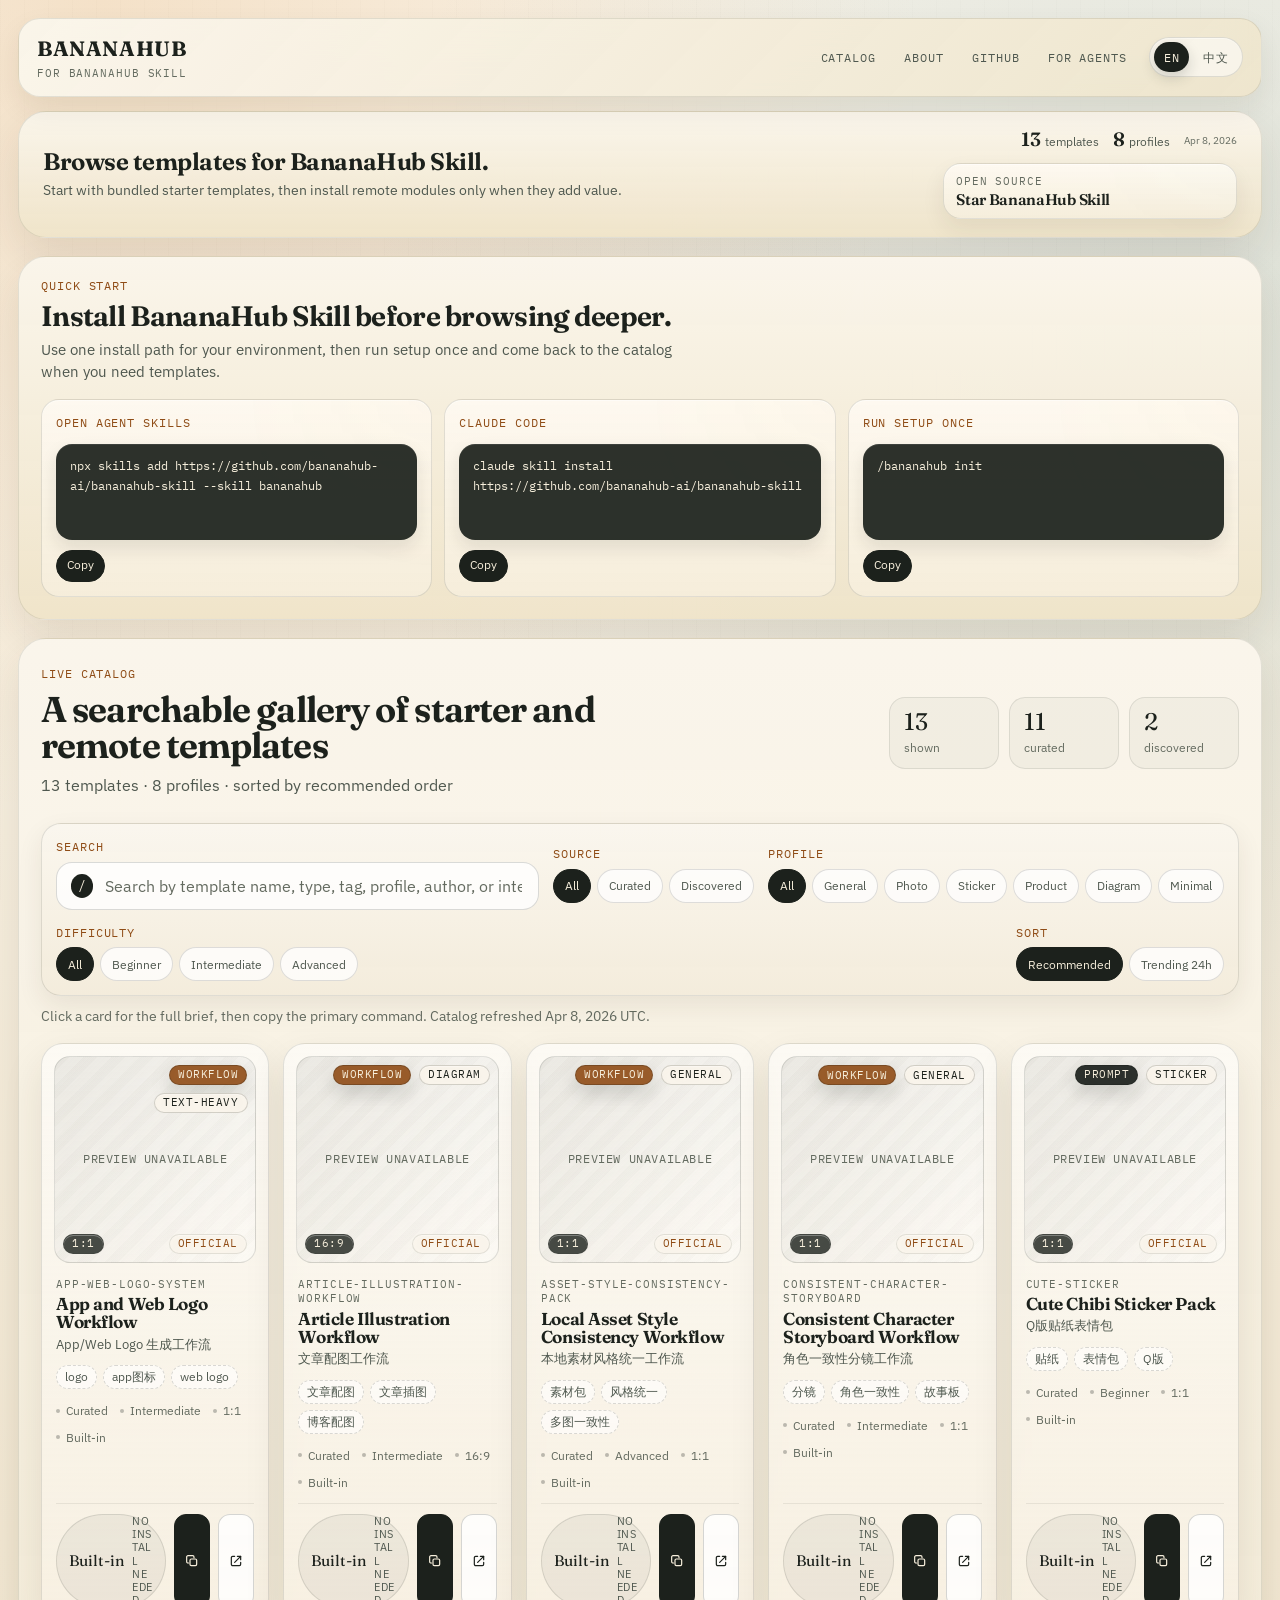
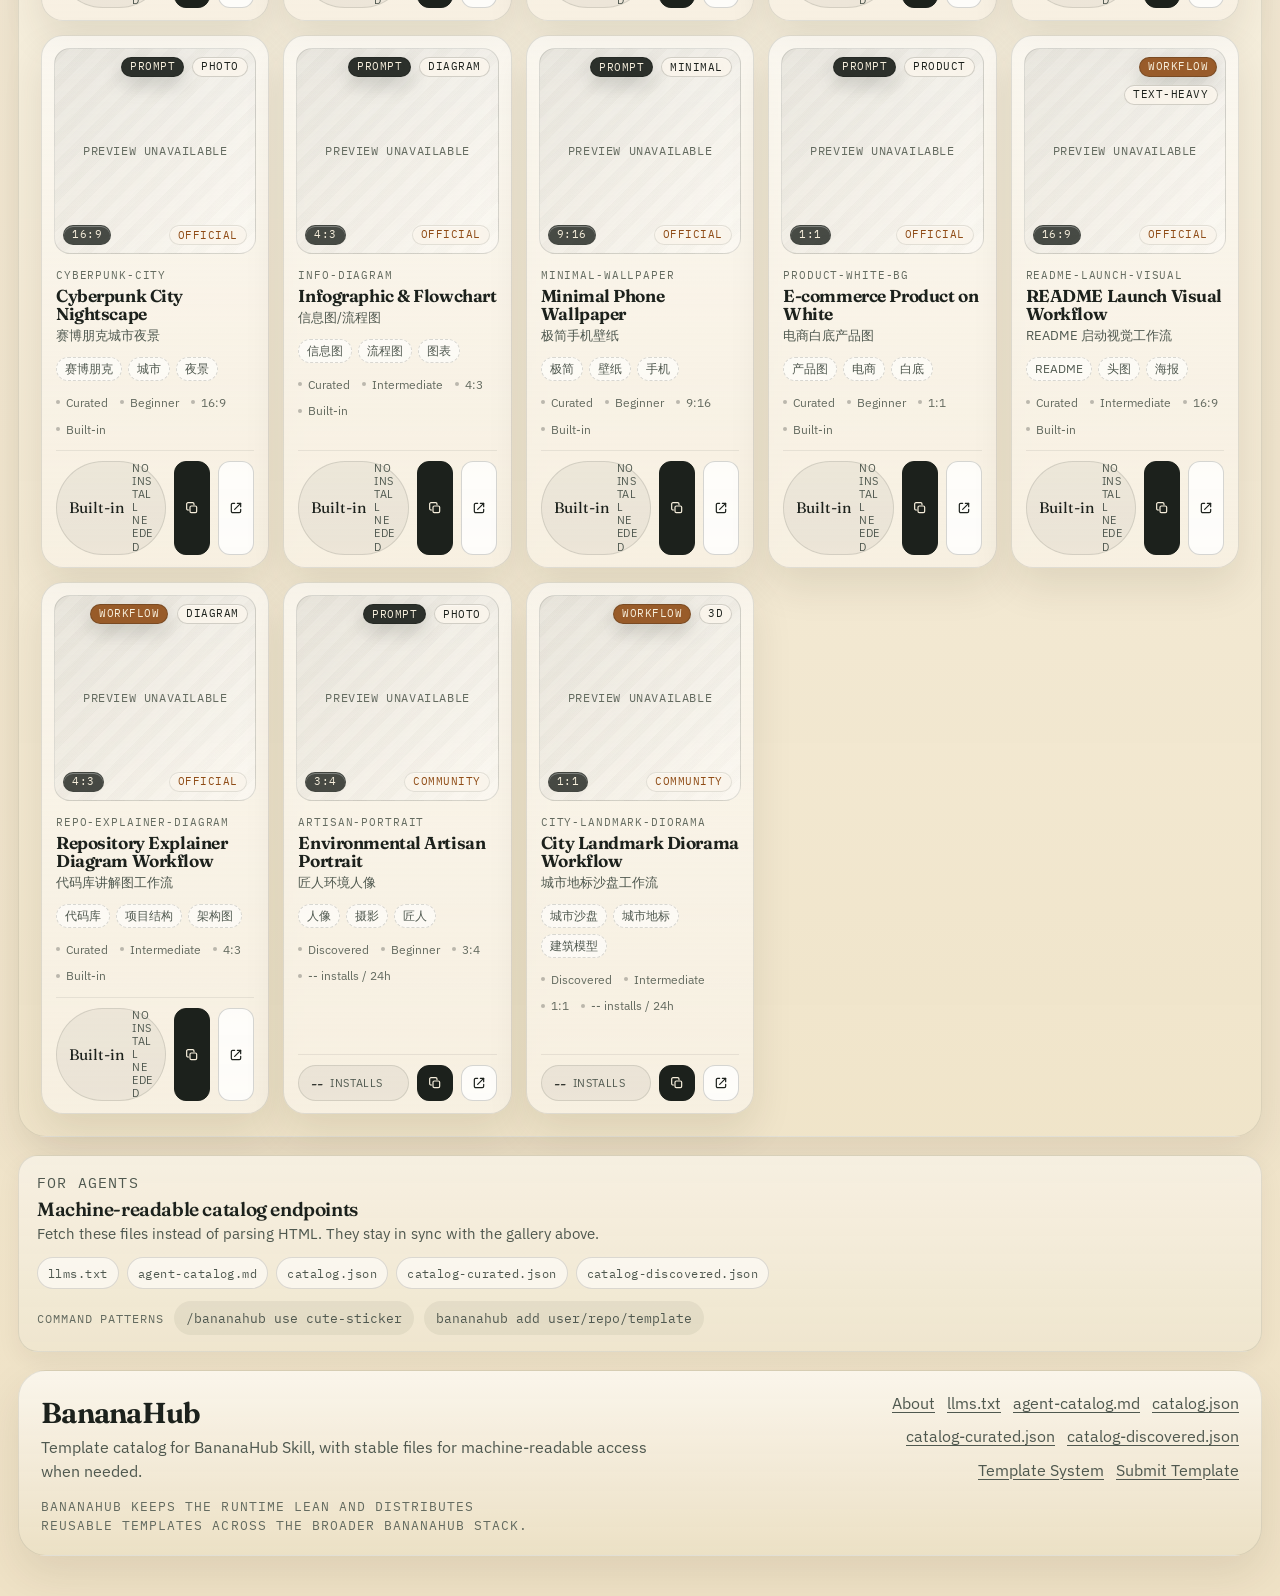
==== commit 5d1c5c3d: "feat: add GitHub stars badge to hero Signed-off-by: zkywalker <user@example.com>" ====
--- a/index.html
+++ b/index.html
@@ -79,10 +79,87 @@
             Start with bundled starter templates, then install remote modules only when they add value.
           </p>
         </div>
-        <div class="hero-banner-stats">
-          <span class="hero-stat"><strong id="template-count">0</strong> <small data-i18n="index.hero.metrics.indexedTemplates">templates</small></span>
-          <span class="hero-stat"><strong id="profile-count">0</strong> <small data-i18n="index.hero.metrics.profilesCovered">profiles</small></span>
-          <span class="hero-stat-date"><small id="catalog-generated">Loading</small></span>
+        <div class="hero-banner-meta">
+          <div class="hero-banner-stats">
+            <span class="hero-stat"><strong id="template-count">0</strong> <small data-i18n="index.hero.metrics.indexedTemplates">templates</small></span>
+            <span class="hero-stat"><strong id="profile-count">0</strong> <small data-i18n="index.hero.metrics.profilesCovered">profiles</small></span>
+            <span class="hero-stat-date"><small id="catalog-generated">Loading</small></span>
+          </div>
+          <a
+            class="hero-github-badge"
+            href="https://github.com/bananahub-ai/bananahub-skill"
+            target="_blank"
+            rel="noopener"
+            data-i18n-aria-label="index.hero.githubBadge.ariaLabel"
+          >
+            <span class="hero-github-badge-copy">
+              <span class="hero-github-badge-label" data-i18n="index.hero.githubBadge.label">Open source</span>
+              <strong data-i18n="index.hero.githubBadge.title">Star BananaHub Skill</strong>
+            </span>
+            <img
+              src="https://img.shields.io/github/stars/bananahub-ai/bananahub-skill?style=social"
+              alt=""
+              decoding="async"
+              referrerpolicy="no-referrer"
+            >
+          </a>
+        </div>
+      </section>
+
+      <section class="quickstart-strip" id="quickstart" aria-labelledby="quickstart-title">
+        <div class="quickstart-copy">
+          <p class="section-kicker" data-i18n="index.quickstart.kicker">Quick Start</p>
+          <h2 id="quickstart-title" data-i18n="index.quickstart.title">Install BananaHub Skill before browsing deeper.</h2>
+          <p class="quickstart-lead" data-i18n="index.quickstart.lead">
+            Use one install path for your environment, then run setup once and come back to the catalog when you need templates.
+          </p>
+        </div>
+
+        <div class="quickstart-grid">
+          <article class="quickstart-card">
+            <p class="quickstart-label" data-i18n="index.quickstart.paths.openAgentSkills">Open Agent Skills</p>
+            <div class="quickstart-command">
+              <code>npx skills add https://github.com/bananahub-ai/bananahub-skill --skill bananahub</code>
+              <button
+                class="copy-btn copy-btn-compact"
+                type="button"
+                data-i18n="common.action.copy"
+                data-i18n-aria-label="common.action.copy"
+                data-copy-label-key="common.action.copy"
+                data-cmd="npx skills add https://github.com/bananahub-ai/bananahub-skill --skill bananahub"
+              >Copy</button>
+            </div>
+          </article>
+
+          <article class="quickstart-card">
+            <p class="quickstart-label" data-i18n="index.quickstart.paths.claudeCode">Claude Code</p>
+            <div class="quickstart-command">
+              <code>claude skill install https://github.com/bananahub-ai/bananahub-skill</code>
+              <button
+                class="copy-btn copy-btn-compact"
+                type="button"
+                data-i18n="common.action.copy"
+                data-i18n-aria-label="common.action.copy"
+                data-copy-label-key="common.action.copy"
+                data-cmd="claude skill install https://github.com/bananahub-ai/bananahub-skill"
+              >Copy</button>
+            </div>
+          </article>
+
+          <article class="quickstart-card">
+            <p class="quickstart-label" data-i18n="index.quickstart.paths.firstRun">Run setup once</p>
+            <div class="quickstart-command">
+              <code>/bananahub init</code>
+              <button
+                class="copy-btn copy-btn-compact"
+                type="button"
+                data-i18n="common.action.copy"
+                data-i18n-aria-label="common.action.copy"
+                data-copy-label-key="common.action.copy"
+                data-cmd="/bananahub init"
+              >Copy</button>
+            </div>
+          </article>
         </div>
       </section>
 
@@ -270,6 +347,7 @@
 
           <div class="modal-meta">
             <div class="modal-meta-item"><span class="label" data-i18n="index.modal.author">Author</span><span id="modal-author"></span></div>
+            <div class="modal-meta-item"><span class="label" data-i18n="index.modal.license">License</span><span id="modal-license"></span></div>
             <div class="modal-meta-item"><span class="label" data-i18n="index.modal.version">Version</span><span id="modal-version"></span></div>
             <div class="modal-meta-item"><span class="label" data-i18n="index.modal.aspect">Aspect</span><span id="modal-aspect"></span></div>
             <div class="modal-meta-item"><span class="label" data-i18n="index.modal.updated">Updated</span><span id="modal-updated"></span></div>
--- a/css/style.css
+++ b/css/style.css
@@ -20,6 +20,7 @@
   --radius-md: 14px;
   --radius-sm: 10px;
   --content-max: 1460px;
+  --sticky-header-offset: 96px;
 }
 
 *,
@@ -61,6 +62,18 @@
   color: inherit;
 }
 
+.visually-hidden {
+  position: absolute;
+  width: 1px;
+  height: 1px;
+  padding: 0;
+  margin: -1px;
+  overflow: hidden;
+  clip: rect(0, 0, 0, 0);
+  white-space: nowrap;
+  border: 0;
+}
+
 img {
   display: block;
   max-width: 100%;
@@ -103,18 +116,12 @@
   padding: 18px 18px 40px;
 }
 
-.page-shell::before {
-  content: '';
-  position: absolute;
-  inset: 8px;
-  border: 1px solid rgba(28, 33, 28, 0.08);
-  border-radius: 32px;
-  pointer-events: none;
-}
-
 .site-header,
+.hero-banner,
+.quickstart-strip,
 .hero,
 .catalog-shell,
+.agent-strip,
 .agent-drawer,
 .manifesto,
 .contribute-strip,
@@ -261,8 +268,11 @@
 main {
   display: grid;
   gap: 18px;
-}
-
+  margin-bottom: 18px;
+}
+
+.hero-banner,
+.quickstart-strip,
 .hero,
 .catalog-shell,
 .agent-drawer,
@@ -276,7 +286,9 @@
   box-shadow: var(--shadow-panel);
 }
 
+.hero-banner,
 .hero,
+.quickstart-strip,
 .catalog-shell,
 .site-footer {
   background:
@@ -284,6 +296,222 @@
     radial-gradient(circle at top right, rgba(94, 109, 71, 0.08), transparent 24%);
 }
 
+/* — compact hero banner — */
+.hero-banner {
+  display: flex;
+  align-items: center;
+  justify-content: space-between;
+  gap: 18px;
+  padding: 18px 24px;
+}
+
+.hero-banner-copy {
+  display: flex;
+  flex-direction: column;
+  gap: 4px;
+  flex: 1 1 320px;
+  min-width: 0;
+}
+
+.hero-banner h1 {
+  margin: 0;
+  font-family: 'Fraunces', serif;
+  font-weight: 650;
+  font-size: clamp(1.1rem, 2vw, 1.5rem);
+  line-height: 1.2;
+  letter-spacing: -0.02em;
+}
+
+.hero-banner-lead {
+  margin: 0;
+  color: var(--ink-soft);
+  font-size: 0.88rem;
+}
+
+.hero-banner-stats {
+  display: flex;
+  flex-wrap: wrap;
+  gap: 14px;
+  align-items: center;
+  justify-content: flex-end;
+}
+
+.hero-banner-meta {
+  display: flex;
+  flex-wrap: wrap;
+  flex: 0 1 440px;
+  align-items: center;
+  justify-content: flex-end;
+  gap: 12px;
+  max-width: 100%;
+}
+
+.hero-stat {
+  display: flex;
+  align-items: baseline;
+  gap: 4px;
+  white-space: nowrap;
+}
+
+.hero-stat strong {
+  font-family: 'Fraunces', serif;
+  font-size: 1.2rem;
+  font-weight: 600;
+  line-height: 1;
+}
+
+.hero-stat small {
+  color: var(--ink-soft);
+  font-size: 0.78rem;
+}
+
+.hero-stat-date {
+  color: var(--ink-faint);
+  font-size: 0.75rem;
+  white-space: nowrap;
+}
+
+.hero-github-badge {
+  display: inline-flex;
+  align-items: center;
+  gap: 12px;
+  min-height: 54px;
+  padding: 10px 12px;
+  border: 1px solid rgba(28, 33, 28, 0.12);
+  border-radius: 18px;
+  background:
+    linear-gradient(180deg, rgba(255, 251, 243, 0.92), rgba(246, 238, 220, 0.96)),
+    radial-gradient(circle at top right, rgba(47, 110, 114, 0.14), transparent 52%);
+  box-shadow:
+    inset 0 1px 0 rgba(255, 255, 255, 0.48),
+    0 10px 22px rgba(56, 42, 18, 0.08);
+  text-decoration: none;
+  transition:
+    transform 0.2s ease,
+    border-color 0.2s ease,
+    box-shadow 0.2s ease,
+    background-color 0.2s ease;
+}
+
+.hero-github-badge:hover,
+.hero-github-badge:focus-visible {
+  transform: translateY(-2px);
+  border-color: rgba(28, 33, 28, 0.22);
+  box-shadow:
+    inset 0 1px 0 rgba(255, 255, 255, 0.56),
+    0 14px 28px rgba(56, 42, 18, 0.1);
+}
+
+.hero-github-badge-copy {
+  display: grid;
+  gap: 2px;
+  min-width: 0;
+}
+
+.hero-github-badge-label {
+  color: var(--ink-faint);
+  font-family: 'IBM Plex Mono', monospace;
+  font-size: 0.66rem;
+  letter-spacing: 0.08em;
+  text-transform: uppercase;
+}
+
+.hero-github-badge strong {
+  font-family: 'Fraunces', serif;
+  font-size: 0.96rem;
+  font-weight: 600;
+  line-height: 1.08;
+  letter-spacing: -0.02em;
+}
+
+.hero-github-badge img {
+  display: block;
+  height: 20px;
+  min-width: 102px;
+}
+
+.quickstart-strip {
+  display: grid;
+  gap: 16px;
+  padding: 20px 22px 22px;
+  overflow: clip;
+}
+
+.quickstart-copy {
+  display: grid;
+  gap: 8px;
+  max-width: 64ch;
+}
+
+.quickstart-copy h2 {
+  margin: 0;
+  font-family: 'Fraunces', serif;
+  font-size: clamp(1.45rem, 2.2vw, 2.1rem);
+  font-weight: 650;
+  line-height: 1.02;
+  letter-spacing: -0.025em;
+}
+
+.quickstart-lead {
+  margin: 0;
+  color: var(--ink-soft);
+  font-size: 0.92rem;
+}
+
+.quickstart-grid {
+  display: grid;
+  grid-template-columns: repeat(auto-fit, minmax(220px, 1fr));
+  gap: 12px;
+}
+
+.quickstart-card {
+  display: grid;
+  gap: 12px;
+  padding: 14px;
+  border: 1px solid rgba(28, 33, 28, 0.12);
+  border-radius: 18px;
+  background:
+    linear-gradient(180deg, rgba(255, 251, 243, 0.84), rgba(246, 238, 220, 0.92)),
+    radial-gradient(circle at top right, rgba(217, 134, 42, 0.12), transparent 46%);
+  box-shadow: inset 0 1px 0 rgba(255, 255, 255, 0.5);
+}
+
+.quickstart-label {
+  margin: 0;
+  color: var(--accent-deep);
+  font-family: 'IBM Plex Mono', monospace;
+  font-size: 0.72rem;
+  letter-spacing: 0.08em;
+  text-transform: uppercase;
+}
+
+.quickstart-command {
+  display: grid;
+  gap: 10px;
+}
+
+.quickstart-command code {
+  display: block;
+  min-height: 96px;
+  padding: 12px 14px;
+  border-radius: 16px;
+  background: rgba(28, 33, 28, 0.92);
+  color: #f7efdc;
+  font-size: 0.78rem;
+  line-height: 1.6;
+  white-space: normal;
+  word-break: break-word;
+  user-select: all;
+  box-shadow:
+    inset 0 1px 0 rgba(255, 255, 255, 0.08),
+    0 8px 18px rgba(28, 33, 28, 0.1);
+}
+
+.quickstart-command .copy-btn {
+  justify-self: flex-start;
+}
+
+/* — old hero (about page) — */
 .hero {
   display: grid;
   grid-template-columns: minmax(0, 1.5fr) minmax(280px, 0.9fr);
@@ -502,8 +730,13 @@
 }
 
 .catalog-shell {
+  position: relative;
   padding: 20px 22px 22px;
   overflow: visible;
+}
+
+#catalog-section {
+  scroll-margin-top: calc(var(--sticky-header-offset) + 20px);
 }
 
 .catalog-intro {
@@ -511,6 +744,13 @@
   align-items: flex-start;
   justify-content: space-between;
   gap: 18px;
+}
+
+.catalog-copy {
+  display: grid;
+  gap: 10px;
+  max-width: 62ch;
+  padding-block: 6px 10px;
 }
 
 .catalog-intro h2,
@@ -520,6 +760,7 @@
 }
 
 .catalog-status {
+  align-self: center;
   display: flex;
   gap: 10px;
 }
@@ -554,8 +795,8 @@
 
 .filter-bar {
   position: sticky;
-  top: 80px;
-  z-index: 12;
+  top: var(--sticky-header-offset);
+  z-index: 18;
   flex-wrap: wrap;
   margin-top: 16px;
   padding: 14px;
@@ -655,20 +896,27 @@
   font-size: 0.88rem;
 }
 
+#results-summary {
+  max-width: 62ch;
+}
+
 .link-button {
   background: transparent;
 }
 
 .card-grid {
   display: grid;
-  grid-template-columns: repeat(auto-fill, minmax(210px, 1fr));
+  grid-template-columns: repeat(auto-fit, minmax(min(100%, 210px), 1fr));
   gap: 14px;
   margin-top: 16px;
 }
 
 .template-card {
-  display: grid;
+  display: flex;
+  flex-direction: column;
   gap: 12px;
+  min-width: 0;
+  width: 100%;
   min-height: 100%;
   padding: 12px;
   border: 1px solid rgba(28, 33, 28, 0.12);
@@ -687,6 +935,8 @@
 
 .card-image-wrap {
   position: relative;
+  width: 100%;
+  min-width: 0;
   aspect-ratio: 1 / 1.02;
   overflow: hidden;
   border-radius: 16px;
@@ -762,6 +1012,7 @@
 }
 
 .card-official-badge,
+.card-corner-badge,
 .card-type-badge,
 .card-profile-badge,
 .card-source-badge,
@@ -790,13 +1041,36 @@
 }
 
 .card-profile-badge {
-  background: rgba(28, 33, 28, 0.72);
+  border-color: rgba(28, 33, 28, 0.18);
+  background: rgba(250, 245, 235, 0.92);
+  color: var(--ink);
+  backdrop-filter: blur(10px);
+}
+
+.card-type-badge {
+  border-color: rgba(17, 20, 17, 0.22);
   color: #f7efdc;
-}
-
-.card-type-badge {
-  background: rgba(47, 110, 114, 0.16);
-  color: var(--teal);
+  backdrop-filter: blur(10px);
+  box-shadow: 0 8px 20px rgba(17, 20, 17, 0.18);
+}
+
+.card-type-badge.prompt {
+  background: rgba(18, 22, 18, 0.88);
+}
+
+.card-type-badge.workflow {
+  background: rgba(143, 76, 22, 0.9);
+}
+
+.card-corner-badge {
+  position: absolute;
+  right: 8px;
+  bottom: 8px;
+  z-index: 1;
+  background: rgba(250, 245, 235, 0.94);
+  color: var(--accent-deep);
+  border-color: rgba(28, 33, 28, 0.1);
+  backdrop-filter: blur(10px);
 }
 
 .card-source-badge {
@@ -819,8 +1093,11 @@
 }
 
 .card-body {
-  display: grid;
+  display: flex;
+  flex: 1 1 auto;
+  flex-direction: column;
   gap: 12px;
+  min-width: 0;
   padding: 2px 2px 0;
 }
 
@@ -829,28 +1106,36 @@
   gap: 10px;
   justify-content: space-between;
   align-items: flex-start;
+  min-width: 0;
 }
 
 .card-title-stack {
+  display: grid;
+  width: 100%;
   min-width: 0;
+  gap: 4px;
+  overflow-wrap: anywhere;
 }
 
 .card-eyebrow {
   color: var(--ink-faint);
   font-size: 0.68rem;
+  line-height: 1.35;
+  overflow-wrap: anywhere;
+  word-break: break-word;
 }
 
 .card-title {
-  margin-top: 3px;
   font-size: 1.08rem;
   line-height: 1.05;
+  overflow-wrap: anywhere;
 }
 
 .card-subtitle {
-  margin-top: 4px;
   color: var(--ink-soft);
   font-size: 0.82rem;
   line-height: 1.35;
+  overflow-wrap: anywhere;
 }
 
 .card-inline-stat {
@@ -882,6 +1167,8 @@
   display: flex;
   flex-wrap: wrap;
   gap: 6px;
+  min-width: 0;
+  width: 100%;
 }
 
 .tag,
@@ -889,6 +1176,7 @@
   display: inline-flex;
   align-items: center;
   min-height: 24px;
+  max-width: 100%;
   padding: 0 8px;
   border-radius: 999px;
   font-size: 0.74rem;
@@ -900,6 +1188,14 @@
   background: rgba(255, 255, 255, 0.58);
 }
 
+.card-tags .tag {
+  min-width: 0;
+  overflow: hidden;
+  max-width: 100%;
+  text-overflow: ellipsis;
+  white-space: nowrap;
+}
+
 .badge {
   border: 1px solid rgba(28, 33, 28, 0.12);
   background: rgba(28, 33, 28, 0.06);
@@ -949,6 +1245,7 @@
   display: flex;
   flex-wrap: wrap;
   gap: 8px 12px;
+  min-width: 0;
   color: var(--ink-faint);
   font-size: 0.78rem;
 }
@@ -957,6 +1254,8 @@
   display: inline-flex;
   align-items: center;
   gap: 6px;
+  min-width: 0;
+  overflow-wrap: anywhere;
 }
 
 .card-meta-inline span::before {
@@ -968,10 +1267,12 @@
 }
 
 .card-actions {
-  display: flex;
-  flex-wrap: wrap;
-  align-items: center;
+  display: grid;
+  grid-template-columns: minmax(0, 1fr) auto auto;
+  align-items: stretch;
   gap: 8px;
+  min-width: 0;
+  margin-top: auto;
   padding-top: 10px;
   border-top: 1px solid rgba(28, 33, 28, 0.08);
 }
@@ -993,7 +1294,13 @@
 }
 
 .card-action-stat {
+  display: grid;
+  grid-template-columns: auto minmax(0, 1fr);
+  align-items: center;
+  min-width: 0;
   gap: 7px;
+  width: auto;
+  justify-content: stretch;
   padding-inline: 12px;
   border: 1px solid rgba(28, 33, 28, 0.12);
   background: rgba(28, 33, 28, 0.05);
@@ -1005,6 +1312,11 @@
   font-size: 0.68rem;
   letter-spacing: 0.05em;
   text-transform: uppercase;
+  min-width: 0;
+  line-height: 1.2;
+  overflow-wrap: anywhere;
+  text-align: left;
+  white-space: normal;
 }
 
 .card-action-stat-value {
@@ -1012,6 +1324,7 @@
   font-family: 'Fraunces', serif;
   font-size: 0.96rem;
   line-height: 1;
+  white-space: nowrap;
 }
 
 .copy-btn {
@@ -1038,6 +1351,20 @@
   border: 1px solid rgba(28, 33, 28, 0.18);
   background: rgba(255, 255, 255, 0.8);
   color: var(--ink);
+}
+
+.card-action-icon {
+  width: 36px;
+  min-width: 36px;
+  min-height: 36px;
+  padding: 0;
+  border-radius: 12px;
+  justify-self: end;
+}
+
+.card-action-icon svg {
+  width: 16px;
+  height: 16px;
 }
 
 .card-empty {
@@ -1377,12 +1704,21 @@
   display: grid;
   grid-template-columns: minmax(240px, 0.86fr) minmax(0, 1.14fr);
   width: min(940px, 100%);
+  height: min(88vh, 900px);
+  height: min(88dvh, 900px);
   max-height: min(88vh, 900px);
+  max-height: min(88dvh, 900px);
   overflow: hidden;
   border: 1px solid rgba(28, 33, 28, 0.1);
   border-radius: 28px;
   background: linear-gradient(180deg, rgba(250, 245, 235, 0.98), rgba(240, 231, 210, 0.98));
   box-shadow: 0 28px 90px rgba(0, 0, 0, 0.28);
+}
+
+.modal-media,
+.modal-body {
+  min-width: 0;
+  min-height: 0;
 }
 
 .modal-close {
@@ -1398,29 +1734,56 @@
   color: var(--ink);
 }
 
+.modal-media {
+  position: relative;
+  display: grid;
+  grid-template-rows: minmax(0, 1fr) auto;
+  overflow: hidden;
+  background:
+    radial-gradient(circle at top, rgba(255, 255, 255, 0.42), transparent 42%),
+    linear-gradient(135deg, rgba(28, 33, 28, 0.12), rgba(255, 255, 255, 0.4));
+}
+
 .modal-image-button {
   position: relative;
-  min-height: 100%;
+  display: flex;
+  flex-direction: column;
+  align-items: stretch;
+  justify-content: flex-start;
+  width: 100%;
+  height: 100%;
+  min-height: 0;
   padding: 0;
   border: 0;
-  background:
-    linear-gradient(135deg, rgba(28, 33, 28, 0.12), rgba(255, 255, 255, 0.4));
+  background: transparent;
+  touch-action: pan-y;
 }
 
 .modal-image-button.is-disabled {
   cursor: default;
 }
 
+.modal-image-frame {
+  display: flex;
+  flex: 1 1 auto;
+  min-height: 0;
+  align-items: center;
+  justify-content: center;
+}
+
 .modal-image {
+  display: block;
   width: 100%;
   height: 100%;
-  object-fit: cover;
+  min-height: 0;
+  padding: 24px;
+  object-fit: contain;
 }
 
 .modal-image-hint {
-  position: absolute;
-  left: 16px;
-  bottom: 16px;
+  position: static;
+  align-self: flex-start;
+  margin: 0 16px 16px;
   padding: 8px 10px;
   border-radius: 999px;
   background: rgba(28, 33, 28, 0.78);
@@ -1429,16 +1792,84 @@
   font-size: 0.68rem;
   letter-spacing: 0.06em;
   text-transform: uppercase;
+  pointer-events: none;
+}
+
+.modal-media-footer {
+  display: flex;
+  justify-content: flex-end;
+  padding: 0 16px 16px;
+}
+
+.modal-sample-controls,
+.lightbox-sample-controls {
+  display: inline-flex;
+  align-items: center;
+  gap: 10px;
+}
+
+.modal-sample-controls {
+  position: static;
+  z-index: 1;
+}
+
+.sample-nav-button {
+  display: inline-flex;
+  align-items: center;
+  justify-content: center;
+  min-width: 40px;
+  min-height: 40px;
+  border: 1px solid rgba(28, 33, 28, 0.18);
+  border-radius: 999px;
+  background: rgba(250, 245, 235, 0.92);
+  color: var(--ink);
+}
+
+.sample-nav-button:disabled {
+  opacity: 0.45;
+  cursor: default;
+  transform: none;
+}
+
+.sample-count {
+  padding: 8px 12px;
+  border-radius: 999px;
+  background: rgba(28, 33, 28, 0.78);
+  color: #f7efdc;
+  font-family: 'IBM Plex Mono', monospace;
+  font-size: 0.7rem;
+  letter-spacing: 0.06em;
+  text-transform: uppercase;
 }
 
 .modal-body {
-  padding: 28px 26px 24px;
+  display: flex;
+  flex-direction: column;
+  padding: 0;
+  overflow: hidden;
+}
+
+.modal-body-copy {
+  flex: 1 1 auto;
+  min-height: 0;
+  width: 100%;
+  padding: 28px 26px 18px;
   overflow: auto;
 }
 
+.modal-body-footer {
+  flex: 0 0 auto;
+  width: 100%;
+  padding: 18px 26px 24px;
+  border-top: 1px solid rgba(28, 33, 28, 0.08);
+  background: linear-gradient(180deg, rgba(250, 245, 235, 0.74), rgba(240, 231, 210, 0.96));
+}
+
 .modal h2 {
-  font-size: clamp(1.8rem, 3vw, 2.6rem);
-  line-height: 1;
+  font-size: clamp(1.6rem, 2.6vw, 2.35rem);
+  line-height: 0.96;
+  overflow-wrap: anywhere;
+  text-wrap: balance;
 }
 
 .modal-subtitle,
@@ -1482,7 +1913,7 @@
   display: flex;
   flex-wrap: wrap;
   gap: 8px;
-  margin-top: 18px;
+  margin-top: 0;
 }
 
 .modal-link,
@@ -1502,12 +1933,13 @@
 }
 
 .modal-install {
-  margin-top: 18px;
+  margin-top: 14px;
 }
 
 .modal-install-box {
   display: flex;
   align-items: center;
+  width: 100%;
   gap: 10px;
   padding: 14px;
   border: 1px solid rgba(28, 33, 28, 0.12);
@@ -1530,22 +1962,41 @@
 .lightbox-overlay {
   z-index: 70;
   display: grid;
-  grid-template-rows: auto 1fr;
+  grid-template-rows: auto minmax(0, 1fr);
   gap: 12px;
   padding: 16px;
   background: rgba(10, 12, 9, 0.92);
+  overflow: auto;
 }
 
 .lightbox-toolbar {
   display: flex;
-  justify-content: flex-end;
-  gap: 8px;
+  align-items: center;
+  justify-content: space-between;
+  gap: 12px;
+  flex-wrap: wrap;
+}
+
+.lightbox-stage {
+  min-height: 0;
+  display: grid;
+  place-items: center;
+  overflow: auto;
+  border-radius: 24px;
+  background: radial-gradient(circle at top, rgba(255, 255, 255, 0.05), transparent 46%);
 }
 
 .lightbox-image {
-  width: 100%;
-  height: 100%;
+  width: auto;
+  height: auto;
+  max-width: 100%;
+  max-height: calc(100vh - 150px);
+  max-height: calc(100dvh - 150px);
   object-fit: contain;
+}
+
+.sample-count-lightbox {
+  background: rgba(250, 245, 235, 0.14);
 }
 
 .hero,
@@ -1592,17 +2043,34 @@
     align-items: flex-start;
   }
 
+  .catalog-status {
+    align-self: flex-start;
+  }
+
   .footer-links {
     justify-content: flex-start;
   }
 }
 
 @media (max-width: 980px) {
+  .hero-banner {
+    flex-direction: column;
+    align-items: flex-start;
+  }
+
+  .hero-banner-meta,
+  .hero-banner-stats {
+    width: 100%;
+    justify-content: flex-start;
+  }
+
   .access-grid,
   .principle-grid,
   .contribute-grid,
   .modal {
     grid-template-columns: 1fr;
+    grid-template-rows: minmax(220px, 38vh) minmax(0, 1fr);
+    grid-template-rows: minmax(220px, 38dvh) minmax(0, 1fr);
   }
 
   .filter-bar {
@@ -1610,11 +2078,34 @@
   }
 
   .modal {
+    height: auto;
     max-height: 90vh;
+    max-height: 90dvh;
+    overflow-y: auto;
+  }
+
+  .modal-media {
+    min-height: 0;
   }
 
   .modal-image-button {
-    min-height: 280px;
+    min-height: 0;
+  }
+
+  .modal-body {
+    display: block;
+    overflow: visible;
+  }
+
+  .modal-body-copy {
+    overflow: visible;
+    padding-bottom: 20px;
+  }
+
+  .modal-body-footer {
+    padding-top: 0;
+    border-top: 0;
+    background: transparent;
   }
 }
 
@@ -1623,12 +2114,9 @@
     padding: 12px 12px 28px;
   }
 
-  .page-shell::before {
-    inset: 5px;
-    border-radius: 24px;
-  }
-
   .header-inner,
+  .hero-banner,
+  .quickstart-strip,
   .hero,
   .catalog-shell,
   .agent-summary,
@@ -1640,6 +2128,15 @@
     padding-right: 16px;
   }
 
+  .hero-github-badge {
+    width: 100%;
+    justify-content: space-between;
+  }
+
+  .quickstart-command code {
+    min-height: 0;
+  }
+
   .hero h1 {
     max-width: none;
   }
@@ -1687,7 +2184,6 @@
 
   .hero-actions,
   .catalog-helper,
-  .card-actions,
   .modal-actions {
     flex-direction: column;
     align-items: stretch;
@@ -1702,9 +2198,6 @@
   }
 
   .button,
-  .card-action-stat,
-  .copy-btn,
-  .card-source-link,
   .link-button,
   .modal-link,
   .modal-link-button,
@@ -1714,7 +2207,7 @@
   }
 
   .card-grid {
-    grid-template-columns: 1fr 1fr;
+    grid-template-columns: repeat(auto-fit, minmax(min(100%, 210px), 1fr));
   }
 
   .modal-overlay,
@@ -1722,8 +2215,41 @@
     padding: 10px;
   }
 
-  .modal-body {
-    padding: 20px 16px 16px;
+  .modal-body-copy {
+    padding: 20px 16px 14px;
+  }
+
+  .modal-body-footer {
+    padding: 16px;
+  }
+
+  .modal-image {
+    padding: 18px;
+  }
+
+  .modal-media-footer {
+    justify-content: stretch;
+    padding: 0 16px 16px;
+  }
+
+  .modal-sample-controls {
+    width: 100%;
+    justify-content: space-between;
+  }
+
+  .lightbox-toolbar {
+    align-items: stretch;
+  }
+
+  .lightbox-sample-controls {
+    width: 100%;
+    justify-content: space-between;
+  }
+
+  .lightbox-toolbar .lightbox-link,
+  .lightbox-toolbar .lightbox-close {
+    flex: 1 1 140px;
+    width: auto;
   }
 
   .modal-install-box {
@@ -1733,6 +2259,10 @@
 
   .copy-btn-compact {
     width: auto;
+  }
+
+  .quickstart-command .copy-btn {
+    width: 100%;
   }
 }
 
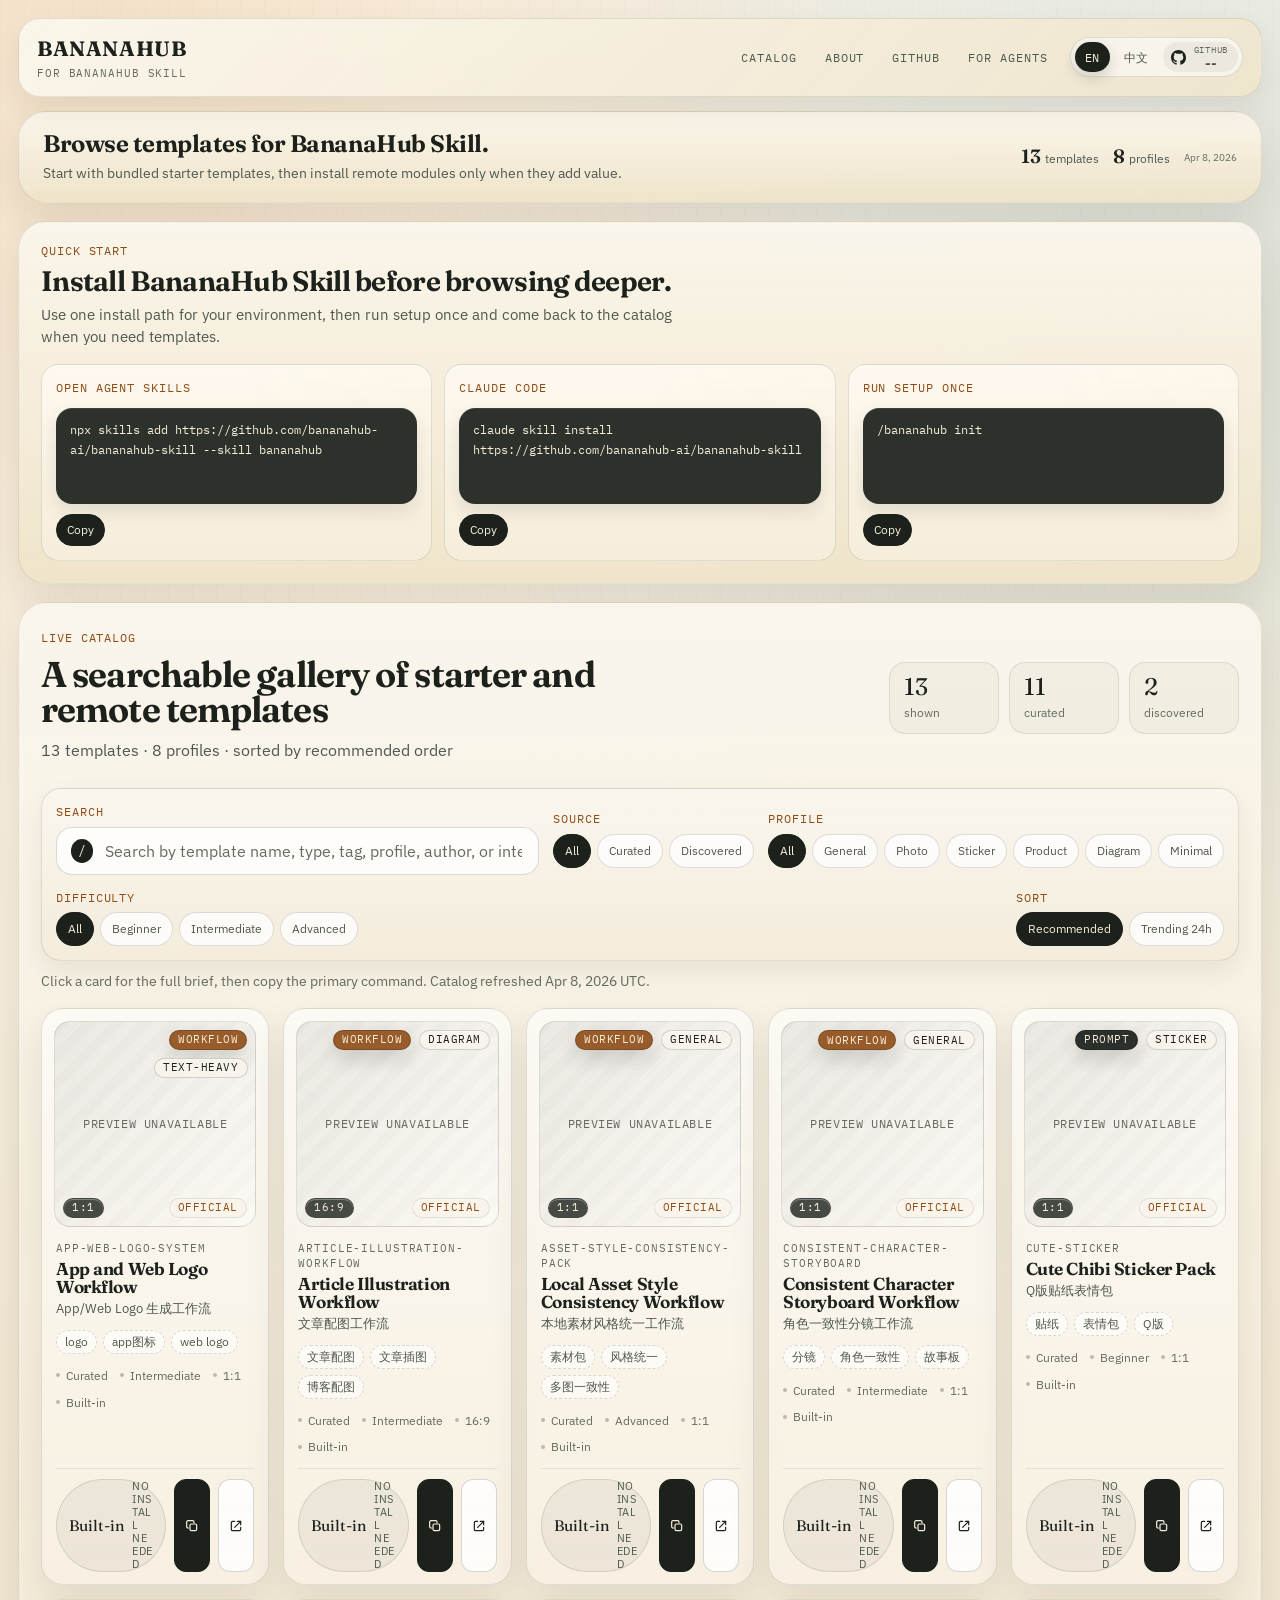
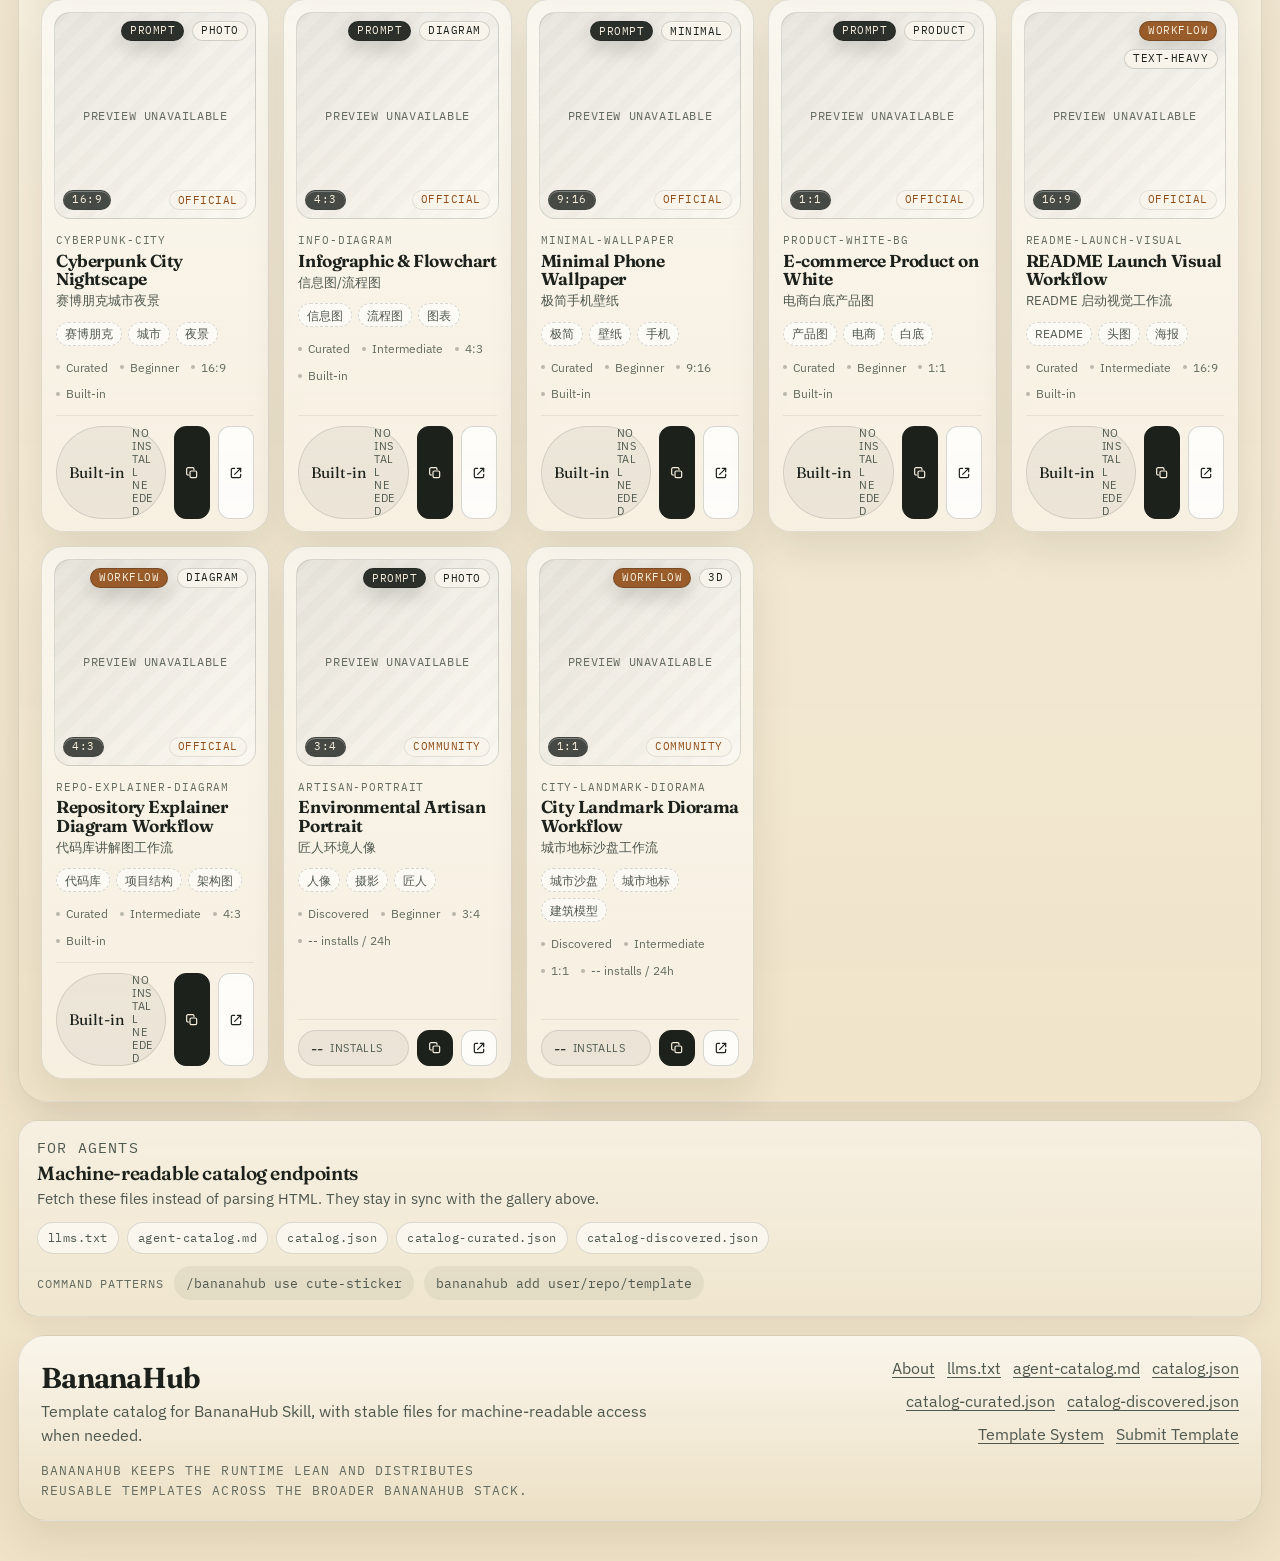
==== commit 1e49e651: "fix: move GitHub stars pill into header Signed-off-by: zkywalker <user@example.com>" ====
--- a/index.html
+++ b/index.html
@@ -63,9 +63,27 @@
             <a href="#agent-access" data-i18n="common.nav.agentFriendly">For Agents</a>
           </nav>
 
-          <div class="language-switch" role="group" aria-label="Language" data-i18n-aria-label="common.languageSwitcher">
-            <button class="language-button" data-lang-switch="en" type="button" aria-pressed="false">EN</button>
-            <button class="language-button" data-lang-switch="zh-CN" type="button" aria-pressed="false">中文</button>
+          <div class="header-utility-bar">
+            <div class="language-switch" role="group" aria-label="Language" data-i18n-aria-label="common.languageSwitcher">
+              <button class="language-button" data-lang-switch="en" type="button" aria-pressed="false">EN</button>
+              <button class="language-button" data-lang-switch="zh-CN" type="button" aria-pressed="false">中文</button>
+            </div>
+
+            <a
+              class="header-github-pill"
+              href="https://github.com/bananahub-ai/bananahub-skill"
+              target="_blank"
+              rel="noopener"
+              data-i18n-aria-label="common.utility.githubStarsAria"
+            >
+              <svg class="header-github-pill-icon" viewBox="0 0 16 16" aria-hidden="true">
+                <path fill="currentColor" d="M8 0C3.58 0 0 3.58 0 8c0 3.54 2.29 6.53 5.47 7.59.4.07.55-.17.55-.38 0-.19-.01-.82-.01-1.49-2.01.37-2.53-.49-2.69-.94-.09-.23-.48-.94-.82-1.13-.28-.15-.68-.52-.01-.53.63-.01 1.08.58 1.23.82.72 1.21 1.87.87 2.33.66.07-.52.28-.87.51-1.07-1.78-.2-3.64-.89-3.64-3.95 0-.87.31-1.59.82-2.15-.08-.2-.36-1.02.08-2.12 0 0 .67-.21 2.2.82A7.64 7.64 0 0 1 8 4.07c.68 0 1.36.09 2 .27 1.53-1.04 2.2-.82 2.2-.82.44 1.1.16 1.92.08 2.12.51.56.82 1.27.82 2.15 0 3.07-1.87 3.75-3.65 3.95.29.25.54.73.54 1.48 0 1.07-.01 1.93-.01 2.2 0 .21.15.46.55.38A8.01 8.01 0 0 0 16 8c0-4.42-3.58-8-8-8Z"/>
+              </svg>
+              <span class="header-github-pill-copy">
+                <span class="header-github-pill-label" data-i18n="common.nav.github">GitHub</span>
+                <strong class="header-github-pill-count" data-github-stars-count>--</strong>
+              </span>
+            </a>
           </div>
         </div>
       </div>
@@ -79,30 +97,10 @@
             Start with bundled starter templates, then install remote modules only when they add value.
           </p>
         </div>
-        <div class="hero-banner-meta">
-          <div class="hero-banner-stats">
-            <span class="hero-stat"><strong id="template-count">0</strong> <small data-i18n="index.hero.metrics.indexedTemplates">templates</small></span>
-            <span class="hero-stat"><strong id="profile-count">0</strong> <small data-i18n="index.hero.metrics.profilesCovered">profiles</small></span>
-            <span class="hero-stat-date"><small id="catalog-generated">Loading</small></span>
-          </div>
-          <a
-            class="hero-github-badge"
-            href="https://github.com/bananahub-ai/bananahub-skill"
-            target="_blank"
-            rel="noopener"
-            data-i18n-aria-label="index.hero.githubBadge.ariaLabel"
-          >
-            <span class="hero-github-badge-copy">
-              <span class="hero-github-badge-label" data-i18n="index.hero.githubBadge.label">Open source</span>
-              <strong data-i18n="index.hero.githubBadge.title">Star BananaHub Skill</strong>
-            </span>
-            <img
-              src="https://img.shields.io/github/stars/bananahub-ai/bananahub-skill?style=social"
-              alt=""
-              decoding="async"
-              referrerpolicy="no-referrer"
-            >
-          </a>
+        <div class="hero-banner-stats">
+          <span class="hero-stat"><strong id="template-count">0</strong> <small data-i18n="index.hero.metrics.indexedTemplates">templates</small></span>
+          <span class="hero-stat"><strong id="profile-count">0</strong> <small data-i18n="index.hero.metrics.profilesCovered">profiles</small></span>
+          <span class="hero-stat-date"><small id="catalog-generated">Loading</small></span>
         </div>
       </section>
 
--- a/css/style.css
+++ b/css/style.css
@@ -203,7 +203,7 @@
   gap: 12px;
 }
 
-.language-switch {
+.header-utility-bar {
   display: inline-flex;
   align-items: center;
   gap: 4px;
@@ -212,6 +212,12 @@
   border-radius: 999px;
   background: rgba(255, 255, 255, 0.54);
   box-shadow: inset 0 1px 0 rgba(255, 255, 255, 0.36);
+}
+
+.language-switch {
+  display: inline-flex;
+  align-items: center;
+  gap: 4px;
 }
 
 .language-button {
@@ -243,6 +249,58 @@
   box-shadow: 0 6px 14px rgba(28, 33, 28, 0.18);
 }
 
+.header-github-pill {
+  display: inline-flex;
+  align-items: center;
+  gap: 8px;
+  min-height: 30px;
+  padding: 0 10px 0 8px;
+  border-radius: 999px;
+  background: rgba(28, 33, 28, 0.05);
+  color: var(--ink);
+  text-decoration: none;
+  transition:
+    transform 0.2s ease,
+    background-color 0.2s ease,
+    color 0.2s ease;
+}
+
+.header-github-pill:hover,
+.header-github-pill:focus-visible {
+  transform: translateY(-1px);
+  background: rgba(28, 33, 28, 0.08);
+}
+
+.header-github-pill-icon {
+  width: 15px;
+  height: 15px;
+  flex: 0 0 auto;
+}
+
+.header-github-pill-copy {
+  display: grid;
+  justify-items: center;
+  gap: 1px;
+  min-width: 0;
+  text-align: center;
+}
+
+.header-github-pill-label {
+  color: var(--ink-faint);
+  font-family: 'IBM Plex Mono', monospace;
+  font-size: 0.58rem;
+  letter-spacing: 0.08em;
+  line-height: 1;
+  text-transform: uppercase;
+}
+
+.header-github-pill-count {
+  font-family: 'Fraunces', serif;
+  font-size: 0.88rem;
+  font-weight: 600;
+  line-height: 1;
+}
+
 .header-links a {
   display: inline-flex;
   align-items: center;
@@ -331,18 +389,10 @@
 .hero-banner-stats {
   display: flex;
   flex-wrap: wrap;
+  flex: 0 1 440px;
   gap: 14px;
   align-items: center;
   justify-content: flex-end;
-}
-
-.hero-banner-meta {
-  display: flex;
-  flex-wrap: wrap;
-  flex: 0 1 440px;
-  align-items: center;
-  justify-content: flex-end;
-  gap: 12px;
   max-width: 100%;
 }
 
@@ -369,65 +419,6 @@
   color: var(--ink-faint);
   font-size: 0.75rem;
   white-space: nowrap;
-}
-
-.hero-github-badge {
-  display: inline-flex;
-  align-items: center;
-  gap: 12px;
-  min-height: 54px;
-  padding: 10px 12px;
-  border: 1px solid rgba(28, 33, 28, 0.12);
-  border-radius: 18px;
-  background:
-    linear-gradient(180deg, rgba(255, 251, 243, 0.92), rgba(246, 238, 220, 0.96)),
-    radial-gradient(circle at top right, rgba(47, 110, 114, 0.14), transparent 52%);
-  box-shadow:
-    inset 0 1px 0 rgba(255, 255, 255, 0.48),
-    0 10px 22px rgba(56, 42, 18, 0.08);
-  text-decoration: none;
-  transition:
-    transform 0.2s ease,
-    border-color 0.2s ease,
-    box-shadow 0.2s ease,
-    background-color 0.2s ease;
-}
-
-.hero-github-badge:hover,
-.hero-github-badge:focus-visible {
-  transform: translateY(-2px);
-  border-color: rgba(28, 33, 28, 0.22);
-  box-shadow:
-    inset 0 1px 0 rgba(255, 255, 255, 0.56),
-    0 14px 28px rgba(56, 42, 18, 0.1);
-}
-
-.hero-github-badge-copy {
-  display: grid;
-  gap: 2px;
-  min-width: 0;
-}
-
-.hero-github-badge-label {
-  color: var(--ink-faint);
-  font-family: 'IBM Plex Mono', monospace;
-  font-size: 0.66rem;
-  letter-spacing: 0.08em;
-  text-transform: uppercase;
-}
-
-.hero-github-badge strong {
-  font-family: 'Fraunces', serif;
-  font-size: 0.96rem;
-  font-weight: 600;
-  line-height: 1.08;
-  letter-spacing: -0.02em;
-}
-
-.hero-github-badge img {
-  display: block;
-  height: 20px;
-  min-width: 102px;
 }
 
 .quickstart-strip {
@@ -2058,7 +2049,6 @@
     align-items: flex-start;
   }
 
-  .hero-banner-meta,
   .hero-banner-stats {
     width: 100%;
     justify-content: flex-start;
@@ -2128,11 +2118,6 @@
     padding-right: 16px;
   }
 
-  .hero-github-badge {
-    width: 100%;
-    justify-content: space-between;
-  }
-
   .quickstart-command code {
     min-height: 0;
   }
@@ -2178,7 +2163,7 @@
     justify-content: flex-start;
   }
 
-  .language-switch {
+  .header-utility-bar {
     align-self: flex-start;
   }
 
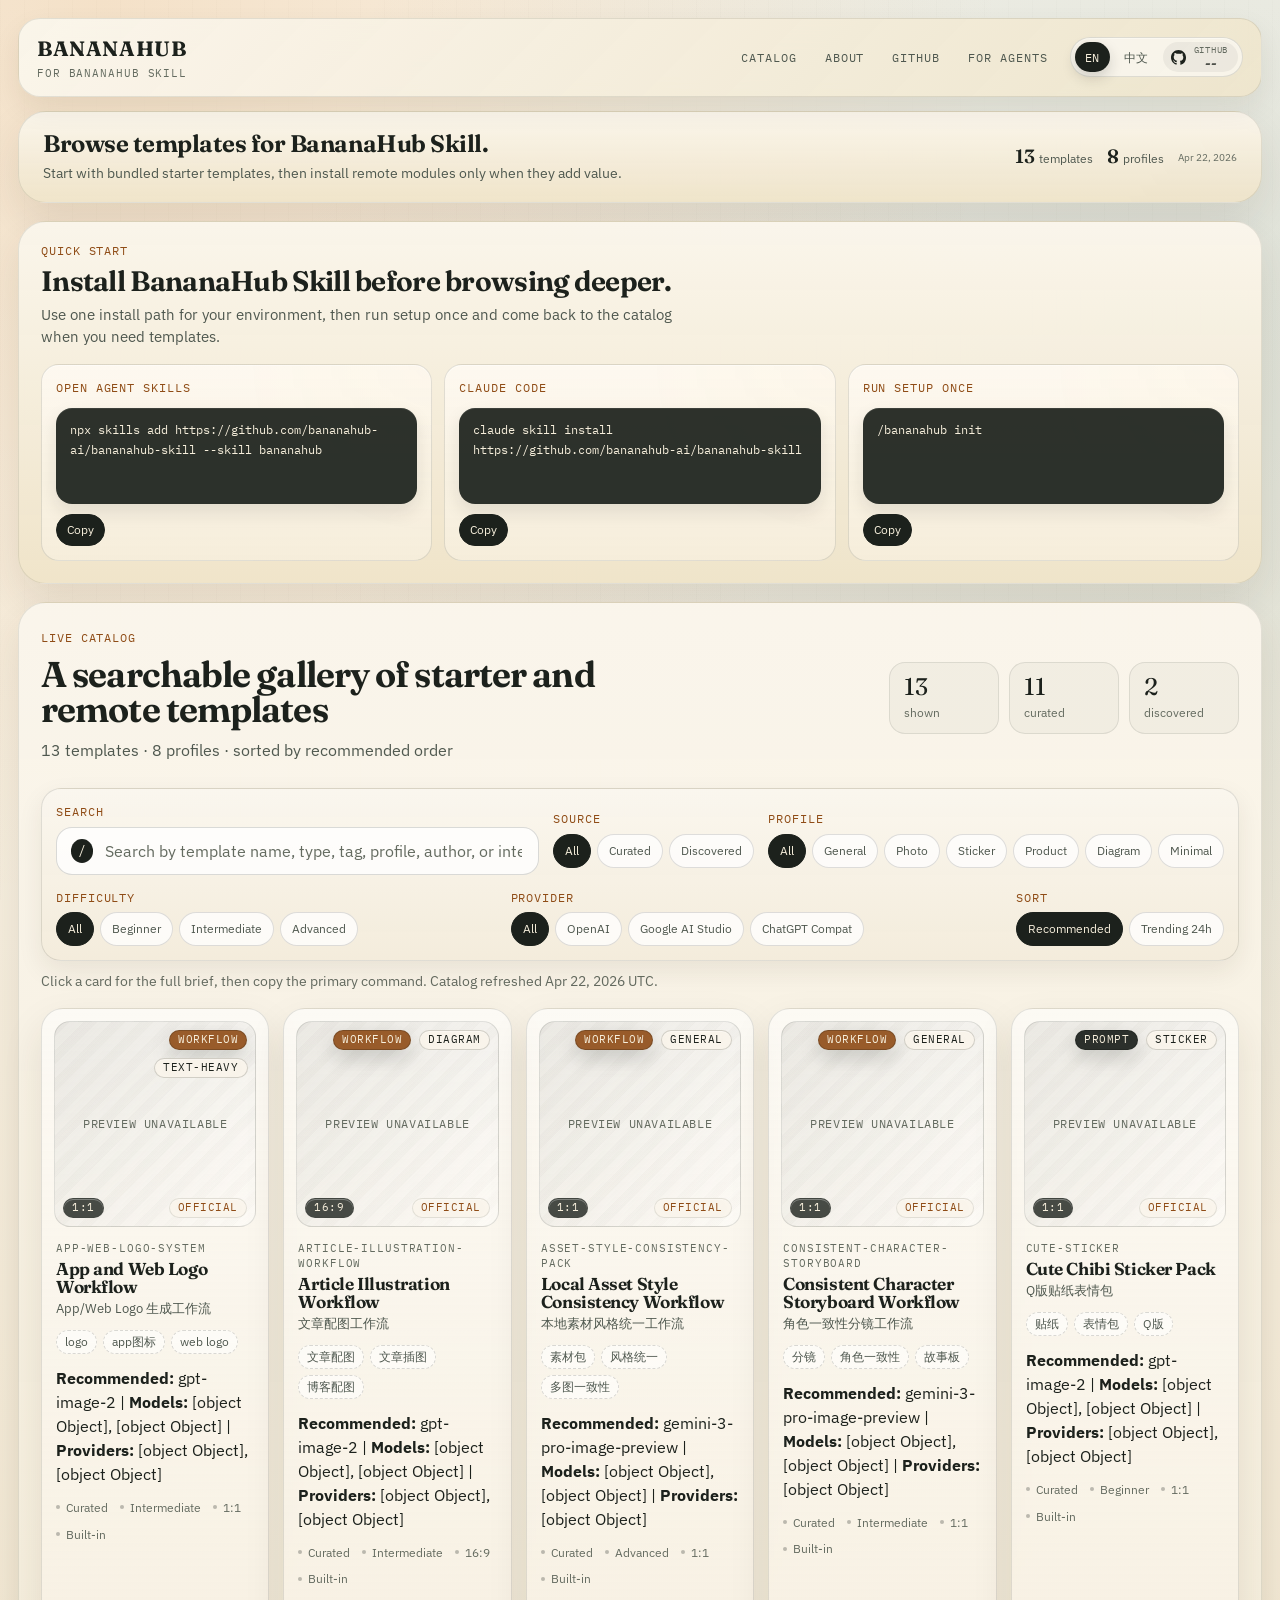
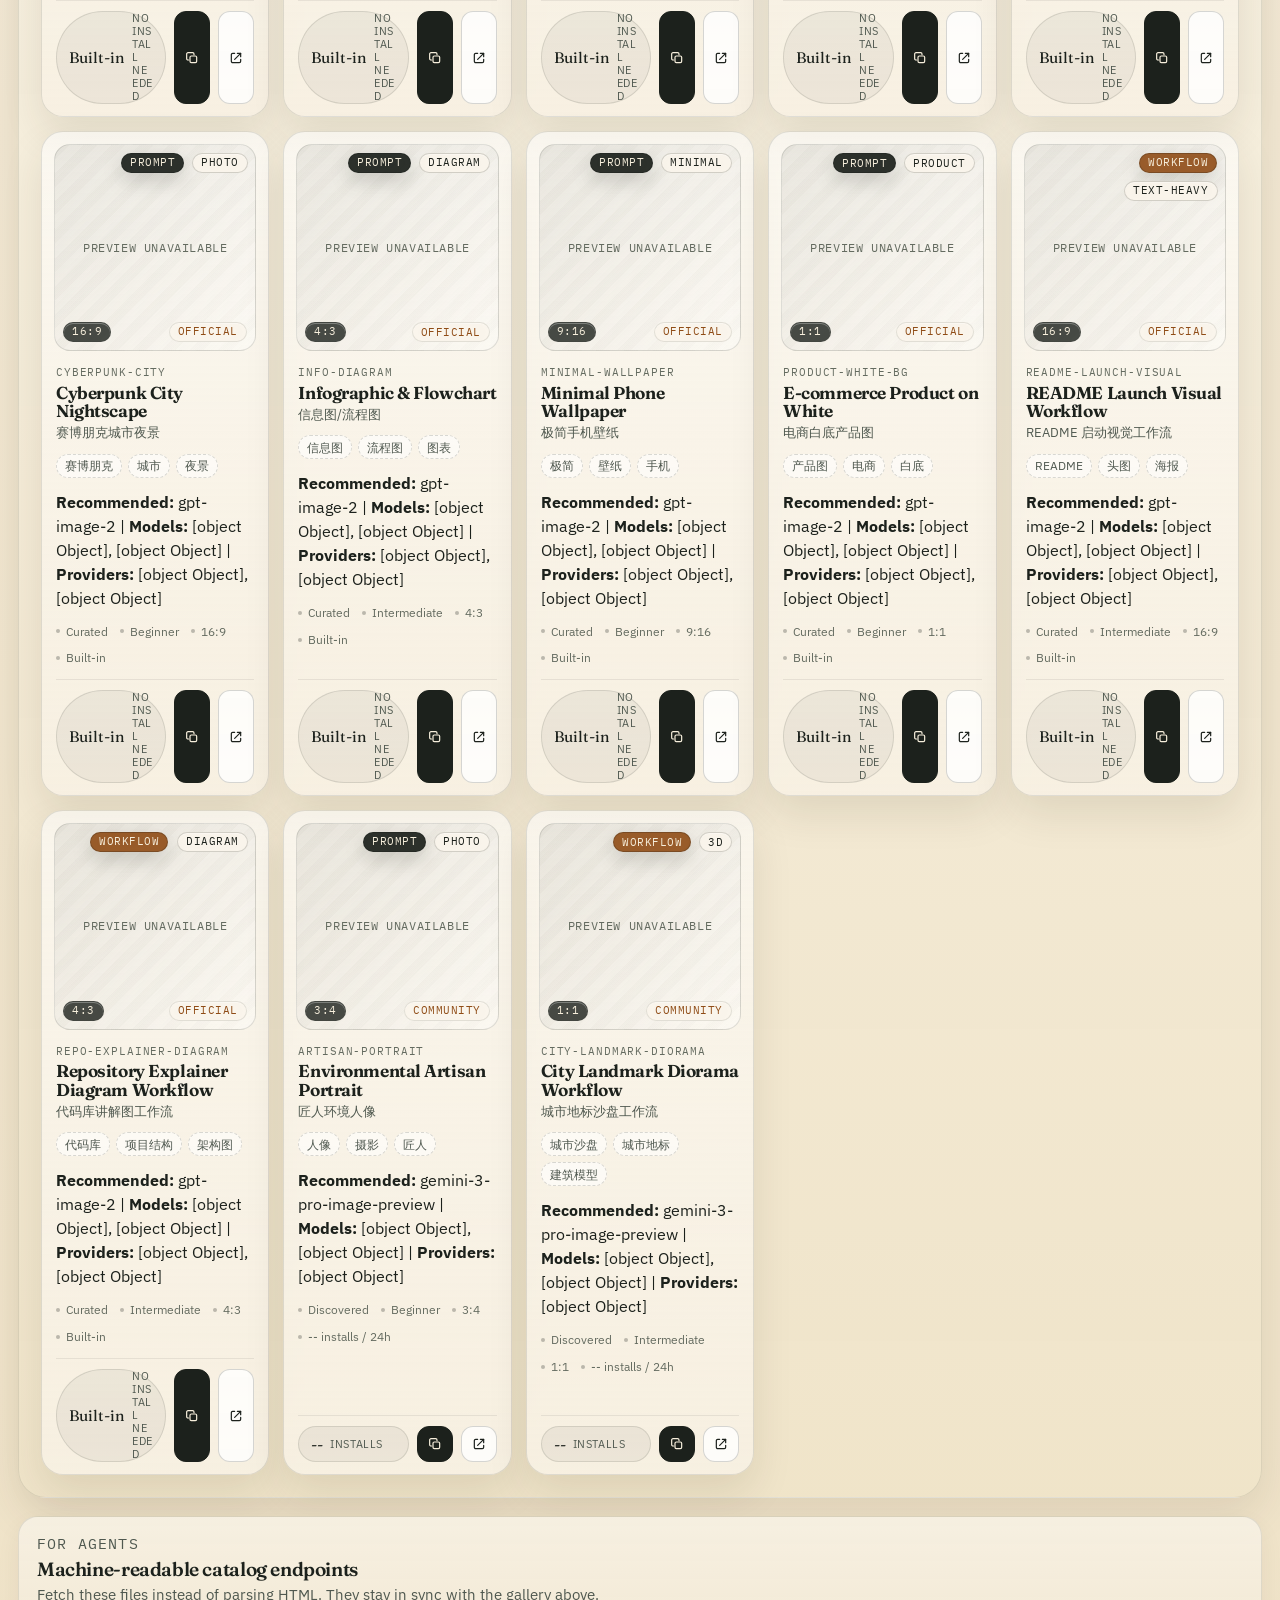
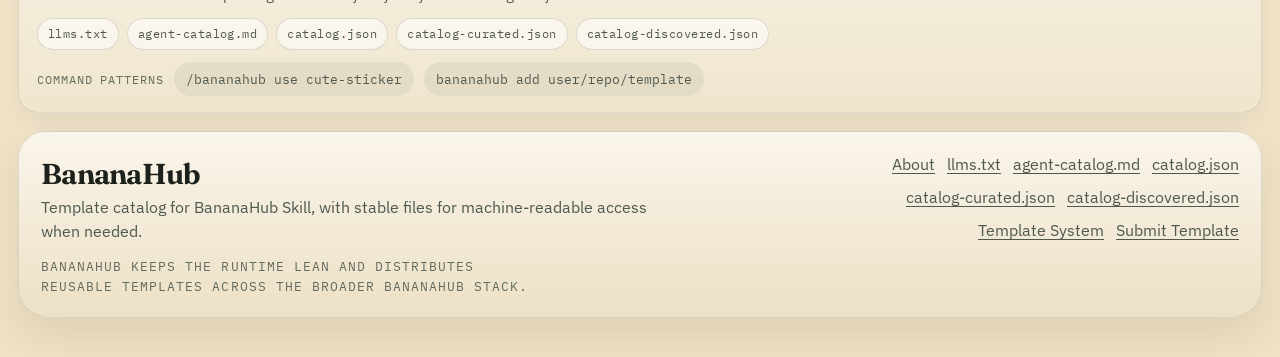
==== commit 772f8080: "feat: surface recommended models in catalog and UI" ====
--- a/index.html
+++ b/index.html
@@ -235,6 +235,16 @@
           </div>
 
           <div class="filter-group">
+            <p class="filter-label" data-i18n="index.filters.provider">Provider</p>
+            <div class="filter-row">
+              <button class="pill active" data-provider="all" type="button">All</button>
+              <button class="pill" data-provider="openai" type="button">OpenAI</button>
+              <button class="pill" data-provider="google-ai-studio" type="button">Google AI Studio</button>
+              <button class="pill" data-provider="chatgpt-compatible" type="button">ChatGPT Compat</button>
+            </div>
+          </div>
+
+          <div class="filter-group">
             <p class="filter-label" data-i18n="index.filters.sort">Sort</p>
             <div class="sort-tabs" role="tablist" aria-label="Sort templates" data-i18n-aria-label="index.filters.sortAria">
               <button class="sort-tab active" data-sort="recommended" type="button" data-i18n="index.filters.mostInstalled">Recommended</button>
@@ -349,6 +359,7 @@
             <div class="modal-meta-item"><span class="label" data-i18n="index.modal.version">Version</span><span id="modal-version"></span></div>
             <div class="modal-meta-item"><span class="label" data-i18n="index.modal.aspect">Aspect</span><span id="modal-aspect"></span></div>
             <div class="modal-meta-item"><span class="label" data-i18n="index.modal.updated">Updated</span><span id="modal-updated"></span></div>
+            <div class="modal-meta-item"><span class="label" data-i18n="index.modal.recommended">Recommended</span><span id="modal-recommended-model"></span></div>
             <div class="modal-meta-item" id="modal-distribution-item"><span class="label" data-i18n="index.modal.distribution">Distribution</span><span id="modal-distribution"></span></div>
             <div class="modal-meta-item" id="modal-usage-item"><span class="label" data-i18n="index.modal.successfulRuns">Successful runs</span><span id="modal-usage"></span></div>
             <div class="modal-meta-item" id="modal-installs-item"><span class="label" data-i18n="index.modal.installs">Installs</span><span id="modal-installs"></span></div>
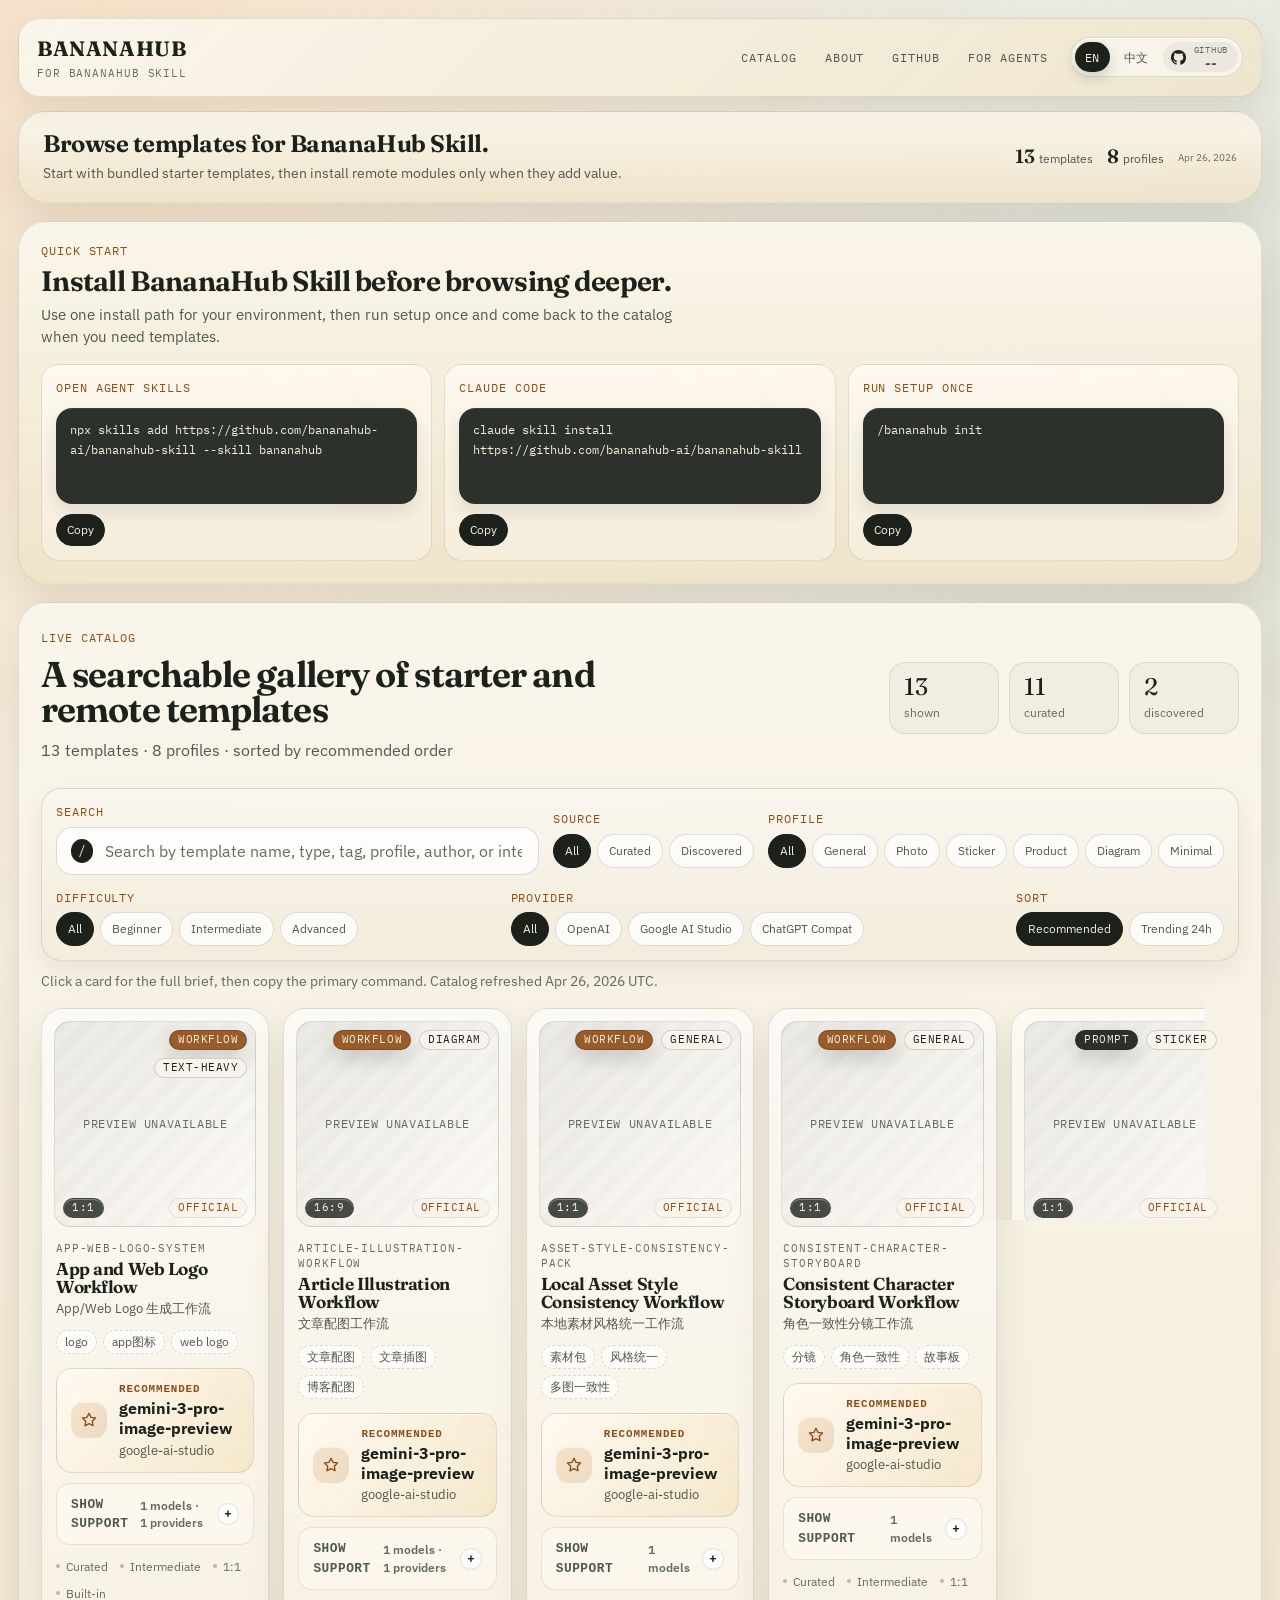
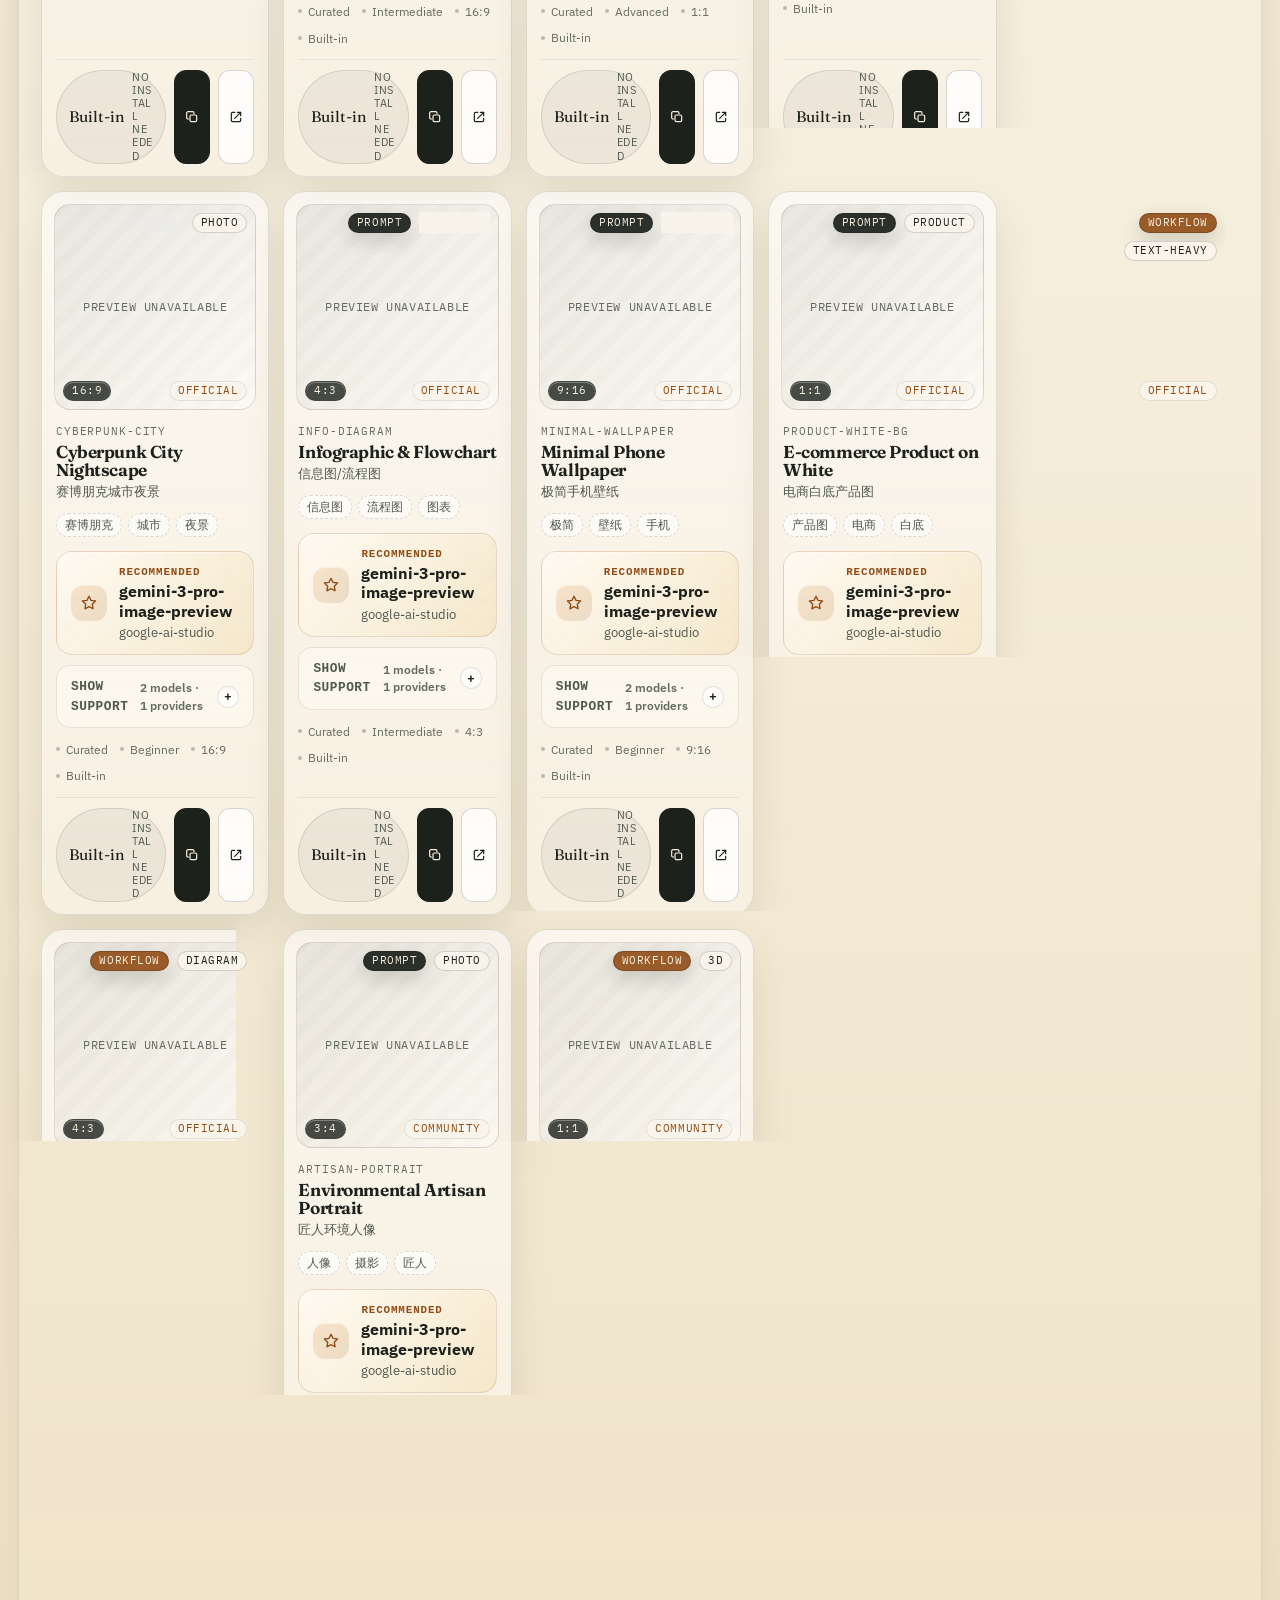
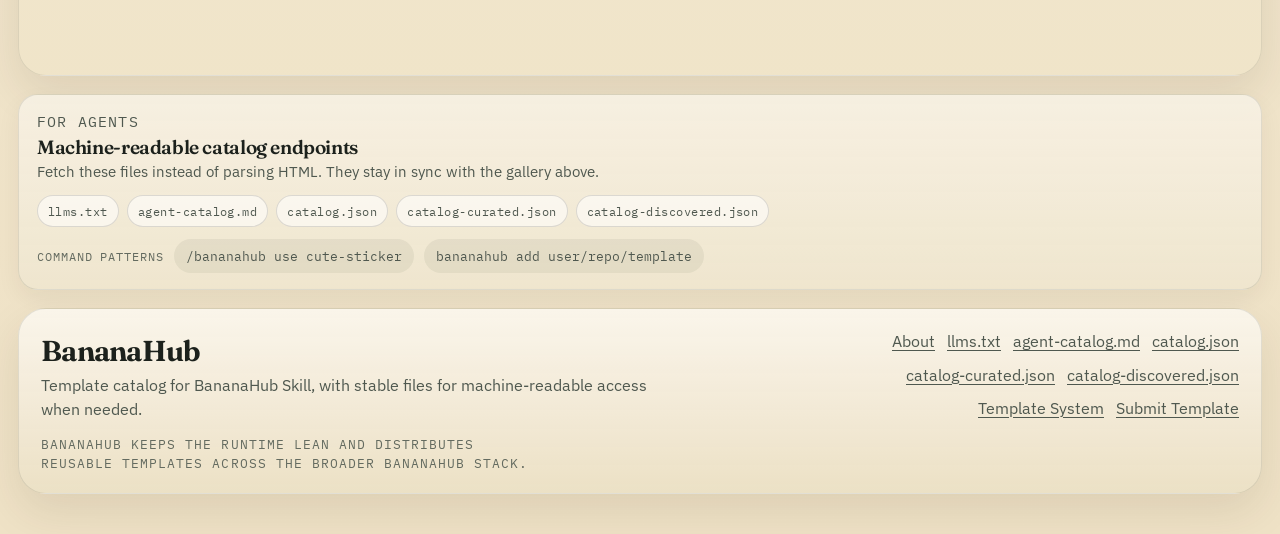
==== commit 13fc88da: "feat: refine model recommendation presentation" ====
--- a/index.html
+++ b/index.html
@@ -352,6 +352,7 @@
 
           <div class="card-badges" id="modal-badges"></div>
           <div class="card-tags" id="modal-tags"></div>
+          <div class="modal-support" id="modal-support"></div>
 
           <div class="modal-meta">
             <div class="modal-meta-item"><span class="label" data-i18n="index.modal.author">Author</span><span id="modal-author"></span></div>
@@ -359,7 +360,6 @@
             <div class="modal-meta-item"><span class="label" data-i18n="index.modal.version">Version</span><span id="modal-version"></span></div>
             <div class="modal-meta-item"><span class="label" data-i18n="index.modal.aspect">Aspect</span><span id="modal-aspect"></span></div>
             <div class="modal-meta-item"><span class="label" data-i18n="index.modal.updated">Updated</span><span id="modal-updated"></span></div>
-            <div class="modal-meta-item"><span class="label" data-i18n="index.modal.recommended">Recommended</span><span id="modal-recommended-model"></span></div>
             <div class="modal-meta-item" id="modal-distribution-item"><span class="label" data-i18n="index.modal.distribution">Distribution</span><span id="modal-distribution"></span></div>
             <div class="modal-meta-item" id="modal-usage-item"><span class="label" data-i18n="index.modal.successfulRuns">Successful runs</span><span id="modal-usage"></span></div>
             <div class="modal-meta-item" id="modal-installs-item"><span class="label" data-i18n="index.modal.installs">Installs</span><span id="modal-installs"></span></div>
--- a/css/style.css
+++ b/css/style.css
@@ -1187,6 +1187,177 @@
   white-space: nowrap;
 }
 
+.card-support {
+  margin-top: 2px;
+}
+
+.support-summary {
+  display: grid;
+  gap: 10px;
+}
+
+.support-recommended {
+  display: grid;
+  grid-template-columns: auto minmax(0, 1fr);
+  gap: 12px;
+  align-items: center;
+  padding: 12px 14px;
+  border: 1px solid rgba(143, 76, 22, 0.18);
+  border-radius: 16px;
+  background:
+    linear-gradient(135deg, rgba(255, 250, 242, 0.95), rgba(244, 230, 199, 0.88)),
+    radial-gradient(circle at top right, rgba(217, 134, 42, 0.16), transparent 48%);
+  box-shadow: inset 0 1px 0 rgba(255, 255, 255, 0.46);
+}
+
+.support-recommended-icon {
+  display: inline-grid;
+  place-items: center;
+  width: 36px;
+  height: 36px;
+  border-radius: 12px;
+  background: linear-gradient(135deg, rgba(217, 134, 42, 0.18), rgba(143, 76, 22, 0.14));
+  color: var(--accent-deep);
+  box-shadow: inset 0 1px 0 rgba(255, 255, 255, 0.44);
+}
+
+.support-recommended-icon svg {
+  width: 18px;
+  height: 18px;
+}
+
+.support-recommended-copy {
+  display: grid;
+  gap: 2px;
+  min-width: 0;
+}
+
+.support-recommended-label {
+  color: var(--accent-deep);
+  font-family: 'IBM Plex Mono', monospace;
+  font-size: 0.68rem;
+  font-weight: 700;
+  letter-spacing: 0.08em;
+  text-transform: uppercase;
+}
+
+.support-recommended-model {
+  font-size: 0.98rem;
+  line-height: 1.25;
+  overflow-wrap: anywhere;
+}
+
+.support-recommended-provider {
+  color: var(--ink-soft);
+  font-size: 0.8rem;
+  overflow-wrap: anywhere;
+}
+
+.support-details {
+  border: 1px solid rgba(28, 33, 28, 0.1);
+  border-radius: 14px;
+  background: rgba(255, 251, 244, 0.52);
+  overflow: hidden;
+}
+
+.support-toggle {
+  display: flex;
+  align-items: center;
+  justify-content: space-between;
+  gap: 12px;
+  padding: 11px 14px;
+  list-style: none;
+  cursor: pointer;
+  color: var(--ink-soft);
+  font-size: 0.8rem;
+  font-weight: 600;
+}
+
+.support-toggle::-webkit-details-marker {
+  display: none;
+}
+
+.support-toggle::after {
+  content: '+';
+  flex: 0 0 auto;
+  display: inline-grid;
+  place-items: center;
+  width: 22px;
+  height: 22px;
+  border-radius: 999px;
+  border: 1px solid rgba(28, 33, 28, 0.12);
+  color: var(--ink);
+  background: rgba(255, 255, 255, 0.78);
+  transition: transform 0.2s ease;
+}
+
+.support-details[open] .support-toggle::after {
+  transform: rotate(45deg);
+}
+
+.support-toggle-label {
+  font-family: 'IBM Plex Mono', monospace;
+  letter-spacing: 0.04em;
+  text-transform: uppercase;
+}
+
+.support-toggle-close,
+.support-details[open] .support-toggle-open {
+  display: none;
+}
+
+.support-details[open] .support-toggle-close {
+  display: inline;
+}
+
+.support-toggle-count {
+  margin-left: auto;
+  color: var(--ink-faint);
+  font-size: 0.72rem;
+}
+
+.support-detail-grid {
+  display: grid;
+  gap: 12px;
+  padding: 0 14px 14px;
+  border-top: 1px solid rgba(28, 33, 28, 0.08);
+}
+
+.support-group {
+  display: grid;
+  gap: 8px;
+}
+
+.support-group-label {
+  color: var(--ink-faint);
+  font-family: 'IBM Plex Mono', monospace;
+  font-size: 0.68rem;
+  letter-spacing: 0.08em;
+  text-transform: uppercase;
+}
+
+.support-chip-row {
+  display: flex;
+  flex-wrap: wrap;
+  gap: 8px;
+}
+
+.support-chip {
+  display: inline-flex;
+  align-items: center;
+  min-height: 28px;
+  max-width: 100%;
+  padding: 0 10px;
+  border: 1px solid rgba(28, 33, 28, 0.1);
+  border-radius: 999px;
+  background: rgba(255, 255, 255, 0.84);
+  color: var(--ink);
+  font-size: 0.78rem;
+  white-space: nowrap;
+  overflow: hidden;
+  text-overflow: ellipsis;
+}
+
 .badge {
   border: 1px solid rgba(28, 33, 28, 0.12);
   background: rgba(28, 33, 28, 0.06);
@@ -1881,6 +2052,10 @@
   margin-top: 12px;
 }
 
+.modal-support {
+  margin-top: 18px;
+}
+
 .modal-meta {
   display: grid;
   grid-template-columns: repeat(2, minmax(0, 1fr));
@@ -1898,6 +2073,36 @@
 
 .modal-meta-item .label {
   font-size: 0.68rem;
+}
+
+.support-summary-modal {
+  gap: 12px;
+}
+
+.support-summary-modal .support-recommended {
+  padding: 16px 18px;
+  border-radius: 18px;
+}
+
+.support-summary-modal .support-recommended-icon {
+  width: 40px;
+  height: 40px;
+}
+
+.support-summary-modal .support-recommended-model {
+  font-size: 1.04rem;
+}
+
+.support-summary-modal .support-detail-grid {
+  grid-template-columns: repeat(auto-fit, minmax(180px, 1fr));
+  padding: 16px 18px;
+  border: 1px solid rgba(28, 33, 28, 0.08);
+  border-radius: 16px;
+  background: rgba(255, 251, 244, 0.72);
+}
+
+.support-summary-modal .support-detail-grid-static {
+  border-top: 0;
 }
 
 .modal-actions {
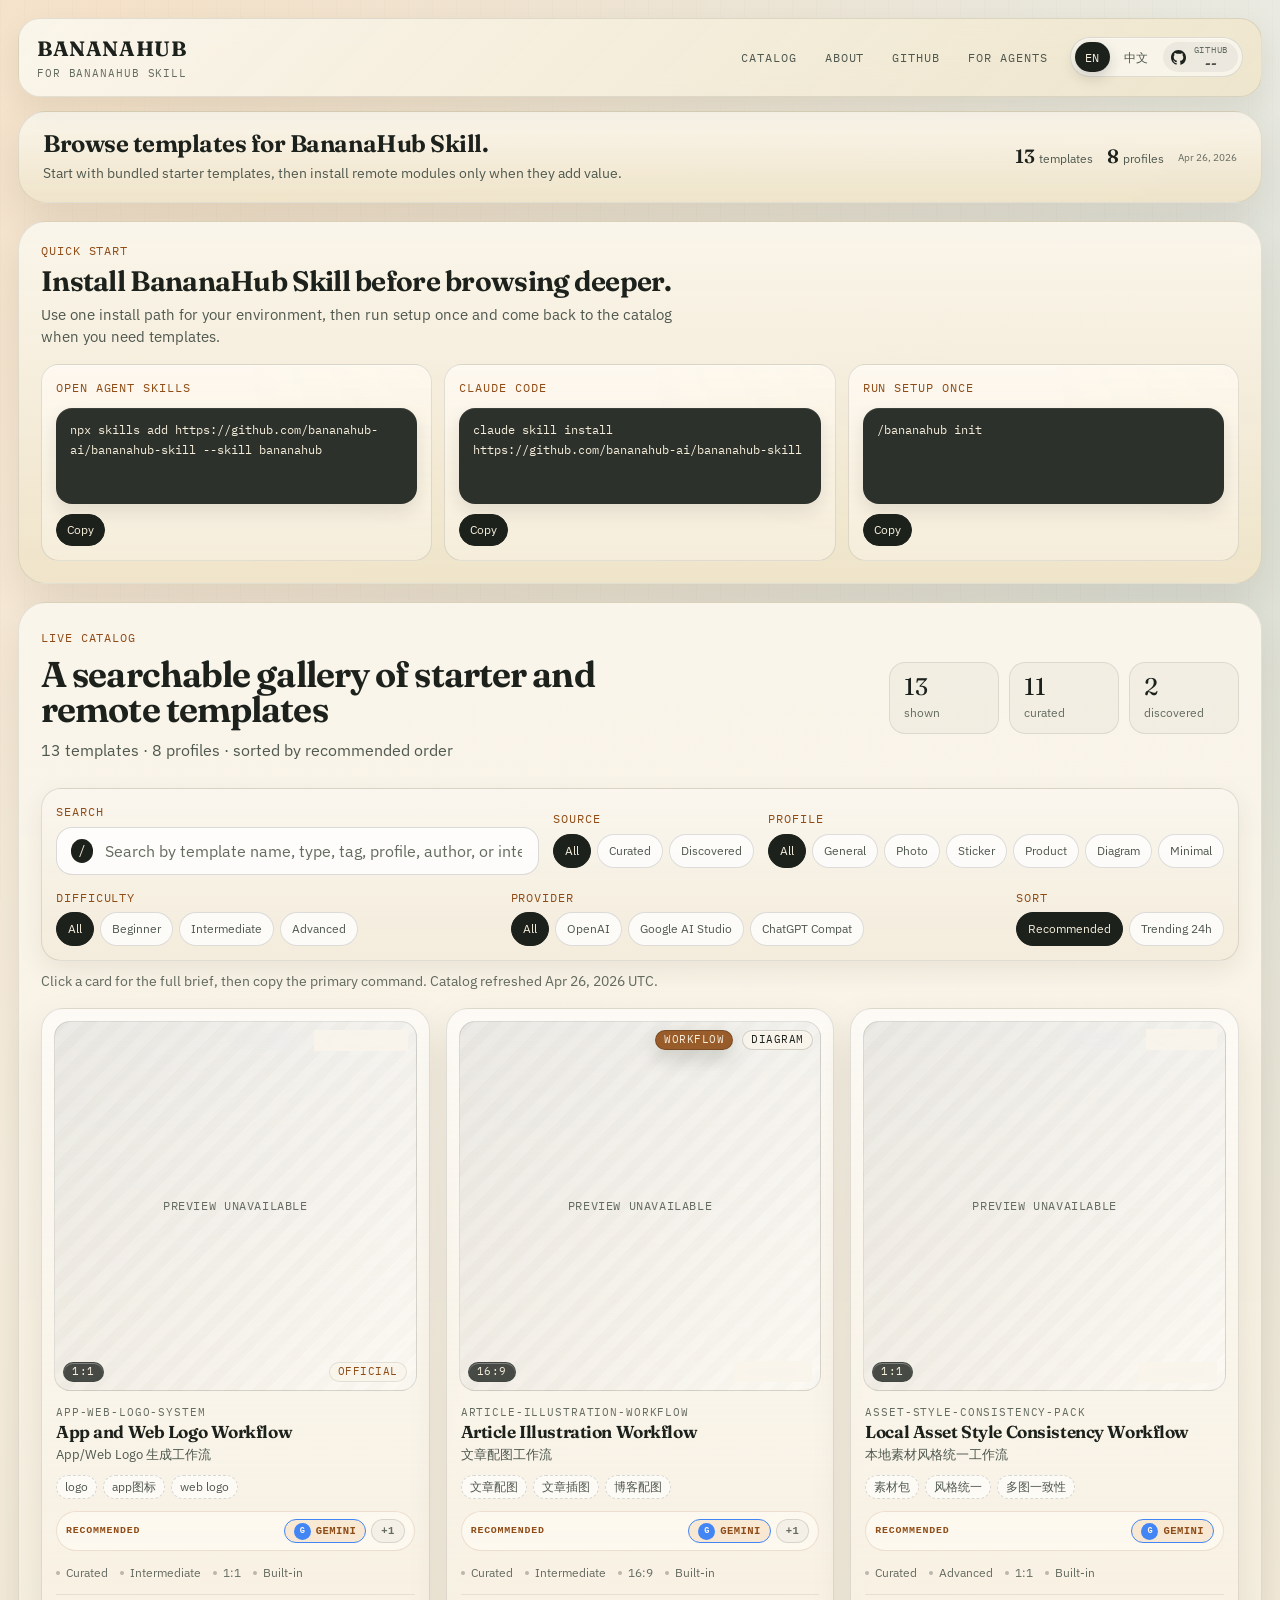
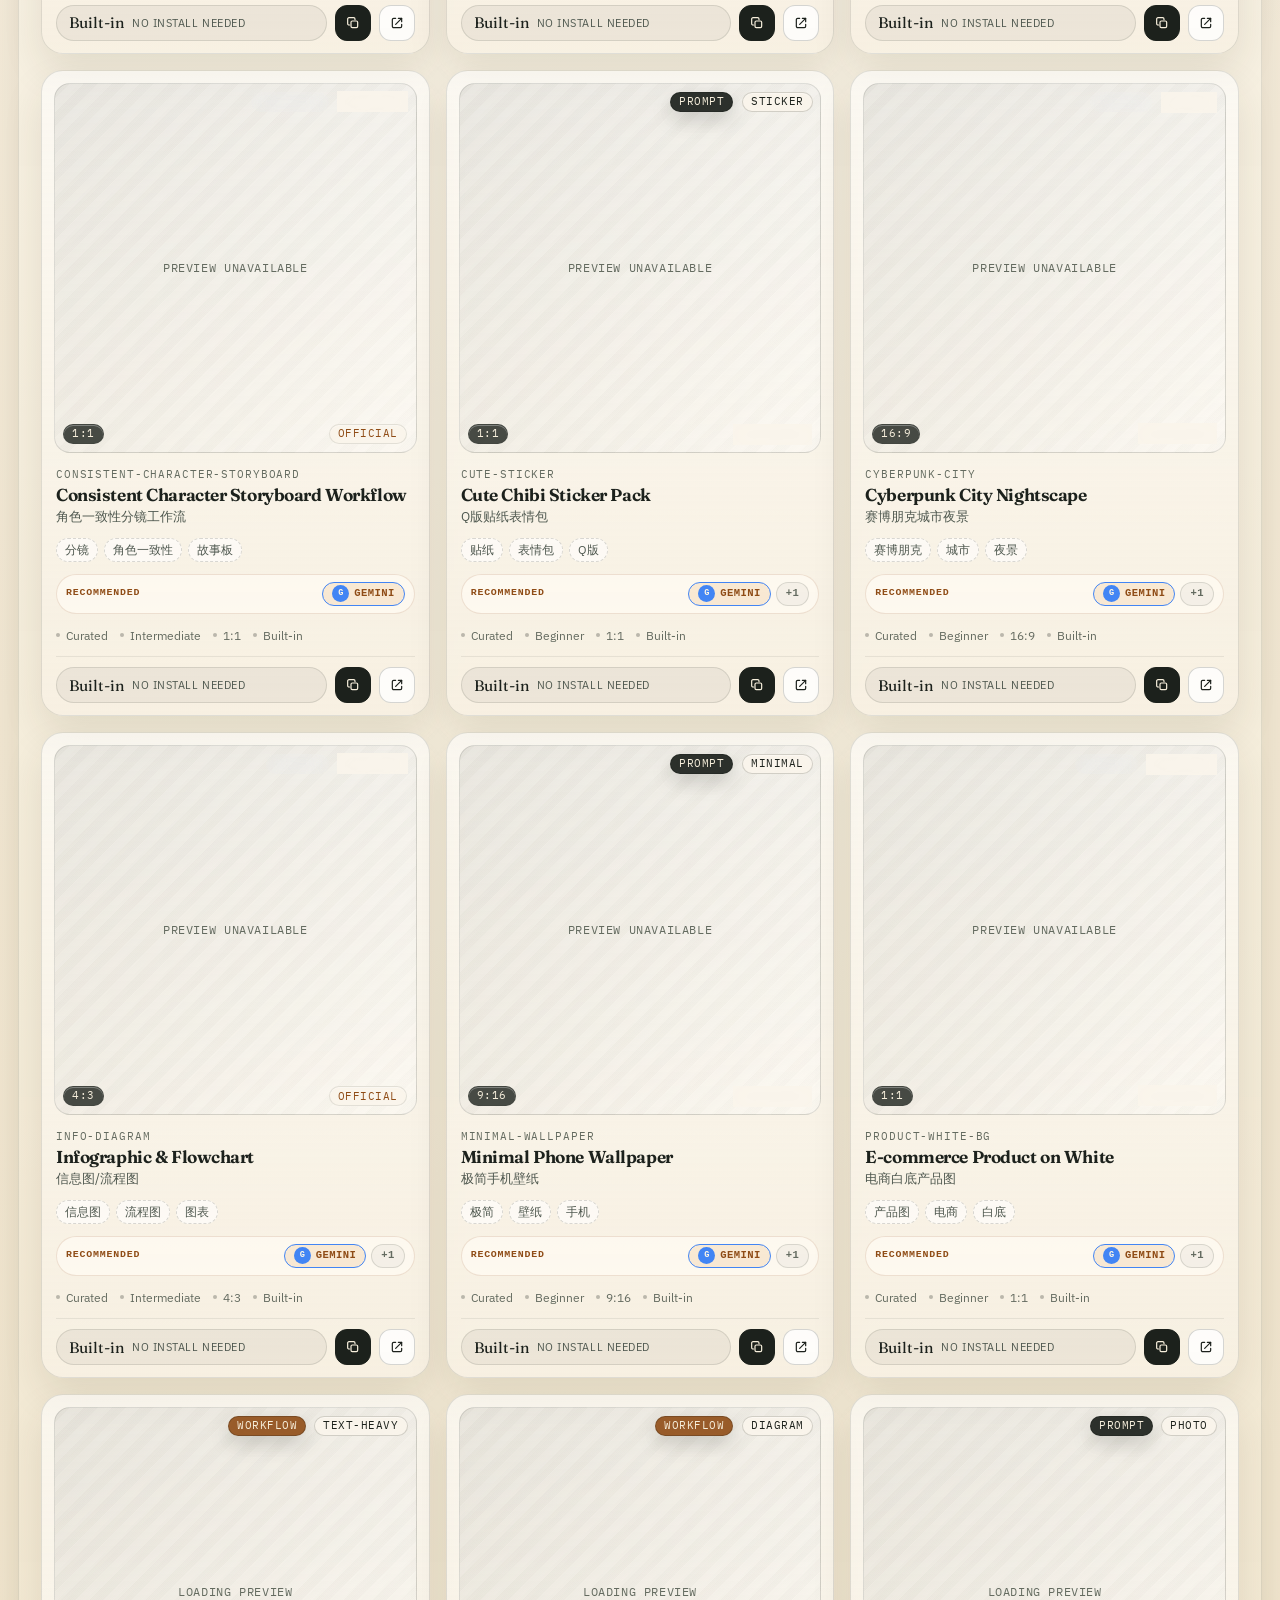
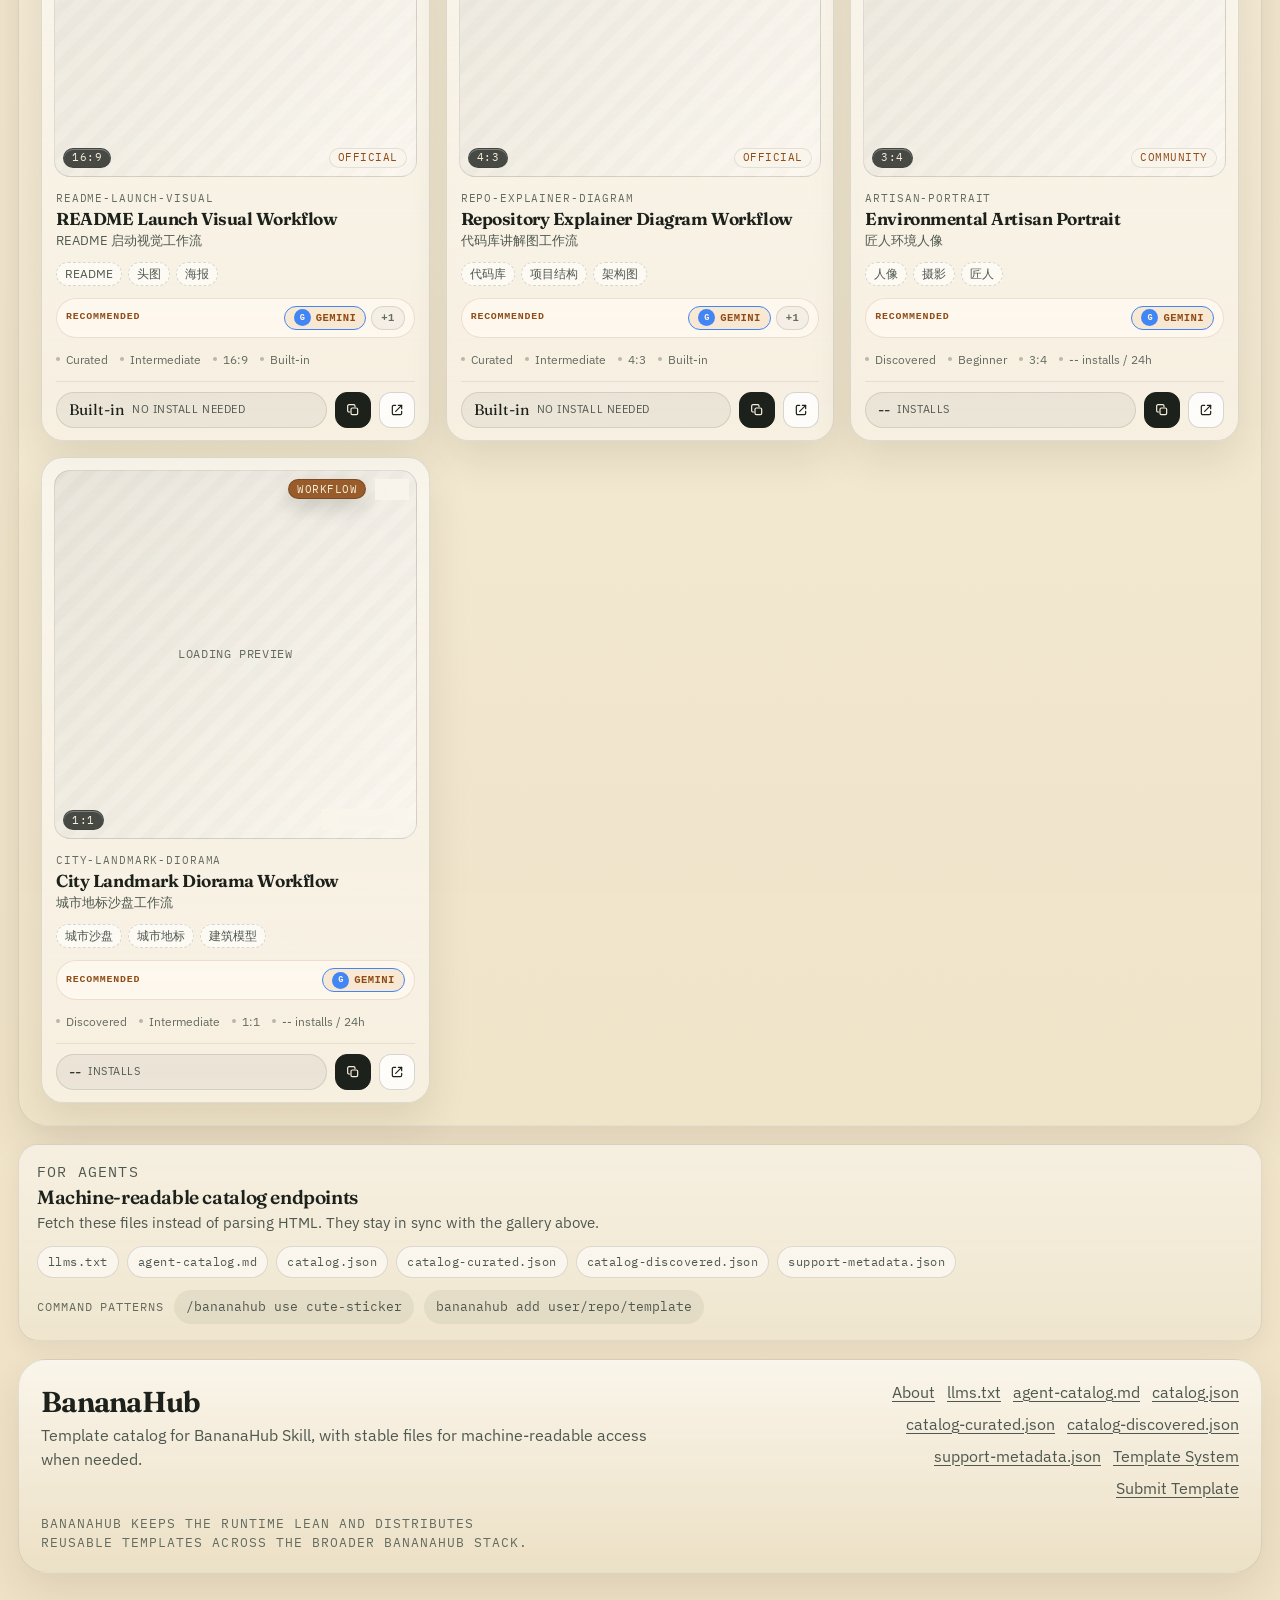
==== commit 558f014f: "feat: add support metadata catalog" ====
--- a/index.html
+++ b/index.html
@@ -23,6 +23,7 @@
   >
   <link rel="canonical" href="https://bananahub.ai/">
   <link rel="alternate" type="application/json" title="Machine-readable catalog JSON" href="catalog.json">
+  <link rel="alternate" type="application/json" title="Provider and model support metadata" href="support-metadata.json">
   <link rel="alternate" type="text/plain" title="LLM workflow instructions" href="llms.txt">
   <link rel="alternate" type="text/markdown" title="Agent catalog markdown" href="agent-catalog.md">
   <link rel="preconnect" href="https://fonts.googleapis.com">
@@ -278,6 +279,7 @@
           <a class="agent-pill" href="catalog.json">catalog.json</a>
           <a class="agent-pill" href="catalog-curated.json">catalog-curated.json</a>
           <a class="agent-pill" href="catalog-discovered.json">catalog-discovered.json</a>
+          <a class="agent-pill" href="support-metadata.json">support-metadata.json</a>
         </div>
 
         <p class="agent-install-line">
@@ -305,6 +307,7 @@
           <a href="catalog.json">catalog.json</a>
           <a href="catalog-curated.json">catalog-curated.json</a>
           <a href="catalog-discovered.json">catalog-discovered.json</a>
+          <a href="support-metadata.json">support-metadata.json</a>
           <a href="https://github.com/bananahub-ai/bananahub-skill/blob/main/references/template-system.md" target="_blank" rel="noopener" data-i18n="index.footer.templateSystem">Template System</a>
           <a href="https://github.com/bananahub-ai/bananahub-ai.github.io/issues" target="_blank" rel="noopener" data-i18n="index.footer.submitTemplate">Submit Template</a>
         </div>
--- a/css/style.css
+++ b/css/style.css
@@ -897,8 +897,8 @@
 
 .card-grid {
   display: grid;
-  grid-template-columns: repeat(auto-fit, minmax(min(100%, 210px), 1fr));
-  gap: 14px;
+  grid-template-columns: repeat(auto-fill, minmax(min(100%, 300px), 1fr));
+  gap: 16px;
   margin-top: 16px;
 }
 
@@ -1188,18 +1188,137 @@
 }
 
 .card-support {
-  margin-top: 2px;
+  margin-top: 0;
 }
 
 .support-summary {
   display: grid;
   gap: 10px;
+  min-width: 0;
+}
+
+.support-summary-card {
+  gap: 0;
+}
+
+.support-compact {
+  display: flex;
+  align-items: center;
+  justify-content: space-between;
+  gap: 10px;
+  min-width: 0;
+  padding: 7px 9px;
+  border: 1px solid rgba(143, 76, 22, 0.14);
+  border-radius: 999px;
+  background: rgba(255, 251, 244, 0.68);
+}
+
+.support-compact-label {
+  flex: 0 0 auto;
+  color: var(--accent-deep);
+  font-family: 'IBM Plex Mono', monospace;
+  font-size: 0.62rem;
+  font-weight: 700;
+  letter-spacing: 0.08em;
+  text-transform: uppercase;
+  white-space: nowrap;
+}
+
+.support-provider-row {
+  display: flex;
+  flex-wrap: wrap;
+  justify-content: flex-end;
+  gap: 5px;
+  min-width: 0;
+  overflow: hidden;
+}
+
+.support-provider-chip,
+.support-provider-more {
+  display: inline-flex;
+  align-items: center;
+  justify-content: center;
+  gap: 5px;
+  min-height: 24px;
+  max-width: 100%;
+  padding: 0 9px;
+  border: 1px solid rgba(28, 33, 28, 0.13);
+  border-radius: 999px;
+  background: rgba(255, 255, 255, 0.72);
+  color: var(--ink);
+  font-family: 'IBM Plex Mono', monospace;
+  font-size: 0.66rem;
+  font-weight: 700;
+  letter-spacing: 0.04em;
+  line-height: 1;
+  text-transform: uppercase;
+  white-space: nowrap;
+  overflow: hidden;
+  text-overflow: ellipsis;
+}
+
+.support-provider-chip.is-recommended {
+  border-color: var(--support-chip-accent, rgba(143, 76, 22, 0.28));
+  background: rgba(217, 134, 42, 0.14);
+  color: var(--accent-deep);
+}
+
+.support-provider-mark,
+.support-model-mark {
+  flex: 0 0 auto;
+  display: inline-grid;
+  place-items: center;
+  width: 17px;
+  height: 17px;
+  border-radius: 999px;
+  background: var(--support-chip-accent, var(--accent-deep));
+  color: #fff7e6;
+  font-family: 'IBM Plex Mono', monospace;
+  font-size: 0.54rem;
+  font-weight: 800;
+  letter-spacing: -0.03em;
+  line-height: 1;
+}
+
+.support-model-mark {
+  width: 18px;
+  height: 18px;
+  font-size: 0.5rem;
+}
+
+.support-logo-img {
+  object-fit: contain;
+  background: transparent;
+}
+
+.support-provider-chip-text,
+.support-model-chip-text {
+  min-width: 0;
+  overflow: hidden;
+  text-overflow: ellipsis;
+}
+
+.support-provider-chip.is-model-only {
+  display: block;
+  min-width: 0;
+  color: var(--ink-soft);
+  font-family: inherit;
+  font-size: 0.72rem;
+  font-weight: 600;
+  letter-spacing: 0;
+  line-height: 24px;
+  text-transform: none;
+}
+
+.support-provider-more {
+  color: var(--ink-faint);
+  background: rgba(28, 33, 28, 0.04);
 }
 
 .support-recommended {
   display: grid;
   grid-template-columns: auto minmax(0, 1fr);
-  gap: 12px;
+  gap: 10px;
   align-items: center;
   padding: 12px 14px;
   border: 1px solid rgba(143, 76, 22, 0.18);
@@ -1210,20 +1329,10 @@
   box-shadow: inset 0 1px 0 rgba(255, 255, 255, 0.46);
 }
 
-.support-recommended-icon {
-  display: inline-grid;
-  place-items: center;
-  width: 36px;
-  height: 36px;
+.support-recommended > .support-provider-chip {
+  min-height: 36px;
+  padding: 0 12px;
   border-radius: 12px;
-  background: linear-gradient(135deg, rgba(217, 134, 42, 0.18), rgba(143, 76, 22, 0.14));
-  color: var(--accent-deep);
-  box-shadow: inset 0 1px 0 rgba(255, 255, 255, 0.44);
-}
-
-.support-recommended-icon svg {
-  width: 18px;
-  height: 18px;
 }
 
 .support-recommended-copy {
@@ -1247,75 +1356,6 @@
   overflow-wrap: anywhere;
 }
 
-.support-recommended-provider {
-  color: var(--ink-soft);
-  font-size: 0.8rem;
-  overflow-wrap: anywhere;
-}
-
-.support-details {
-  border: 1px solid rgba(28, 33, 28, 0.1);
-  border-radius: 14px;
-  background: rgba(255, 251, 244, 0.52);
-  overflow: hidden;
-}
-
-.support-toggle {
-  display: flex;
-  align-items: center;
-  justify-content: space-between;
-  gap: 12px;
-  padding: 11px 14px;
-  list-style: none;
-  cursor: pointer;
-  color: var(--ink-soft);
-  font-size: 0.8rem;
-  font-weight: 600;
-}
-
-.support-toggle::-webkit-details-marker {
-  display: none;
-}
-
-.support-toggle::after {
-  content: '+';
-  flex: 0 0 auto;
-  display: inline-grid;
-  place-items: center;
-  width: 22px;
-  height: 22px;
-  border-radius: 999px;
-  border: 1px solid rgba(28, 33, 28, 0.12);
-  color: var(--ink);
-  background: rgba(255, 255, 255, 0.78);
-  transition: transform 0.2s ease;
-}
-
-.support-details[open] .support-toggle::after {
-  transform: rotate(45deg);
-}
-
-.support-toggle-label {
-  font-family: 'IBM Plex Mono', monospace;
-  letter-spacing: 0.04em;
-  text-transform: uppercase;
-}
-
-.support-toggle-close,
-.support-details[open] .support-toggle-open {
-  display: none;
-}
-
-.support-details[open] .support-toggle-close {
-  display: inline;
-}
-
-.support-toggle-count {
-  margin-left: auto;
-  color: var(--ink-faint);
-  font-size: 0.72rem;
-}
-
 .support-detail-grid {
   display: grid;
   gap: 12px;
@@ -1326,6 +1366,34 @@
 .support-group {
   display: grid;
   gap: 8px;
+}
+
+.support-provider-group {
+  display: grid;
+  gap: 10px;
+  min-width: 0;
+  padding: 12px;
+  border: 1px solid rgba(28, 33, 28, 0.08);
+  border-radius: 14px;
+  background: rgba(255, 255, 255, 0.48);
+}
+
+.support-provider-heading {
+  display: flex;
+  align-items: center;
+  gap: 8px;
+  min-width: 0;
+}
+
+.support-provider-heading .support-group-label {
+  min-width: 0;
+  overflow: hidden;
+  text-overflow: ellipsis;
+  white-space: nowrap;
+}
+
+.support-provider-model-row {
+  min-width: 0;
 }
 
 .support-group-label {
@@ -1345,6 +1413,7 @@
 .support-chip {
   display: inline-flex;
   align-items: center;
+  gap: 6px;
   min-height: 28px;
   max-width: 100%;
   padding: 0 10px;
@@ -1356,6 +1425,16 @@
   white-space: nowrap;
   overflow: hidden;
   text-overflow: ellipsis;
+}
+
+.support-model-chip {
+  padding-left: 6px;
+}
+
+.support-model-chip.is-recommended {
+  border-color: var(--support-chip-accent, rgba(143, 76, 22, 0.28));
+  background: rgba(217, 134, 42, 0.14);
+  color: var(--accent-deep);
 }
 
 .badge {
@@ -2084,9 +2163,8 @@
   border-radius: 18px;
 }
 
-.support-summary-modal .support-recommended-icon {
-  width: 40px;
-  height: 40px;
+.support-summary-modal .support-recommended > .support-provider-chip {
+  min-height: 40px;
 }
 
 .support-summary-modal .support-recommended-model {
@@ -2094,7 +2172,7 @@
 }
 
 .support-summary-modal .support-detail-grid {
-  grid-template-columns: repeat(auto-fit, minmax(180px, 1fr));
+  grid-template-columns: repeat(auto-fit, minmax(min(100%, 240px), 1fr));
   padding: 16px 18px;
   border: 1px solid rgba(28, 33, 28, 0.08);
   border-radius: 16px;
@@ -2349,7 +2427,7 @@
   }
 
   .card-grid {
-    grid-template-columns: repeat(auto-fill, minmax(180px, 1fr));
+    grid-template-columns: repeat(auto-fill, minmax(min(100%, 240px), 1fr));
   }
 }
 
@@ -2397,7 +2475,7 @@
   }
 
   .card-grid {
-    grid-template-columns: repeat(auto-fit, minmax(min(100%, 210px), 1fr));
+    grid-template-columns: 1fr;
   }
 
   .modal-overlay,
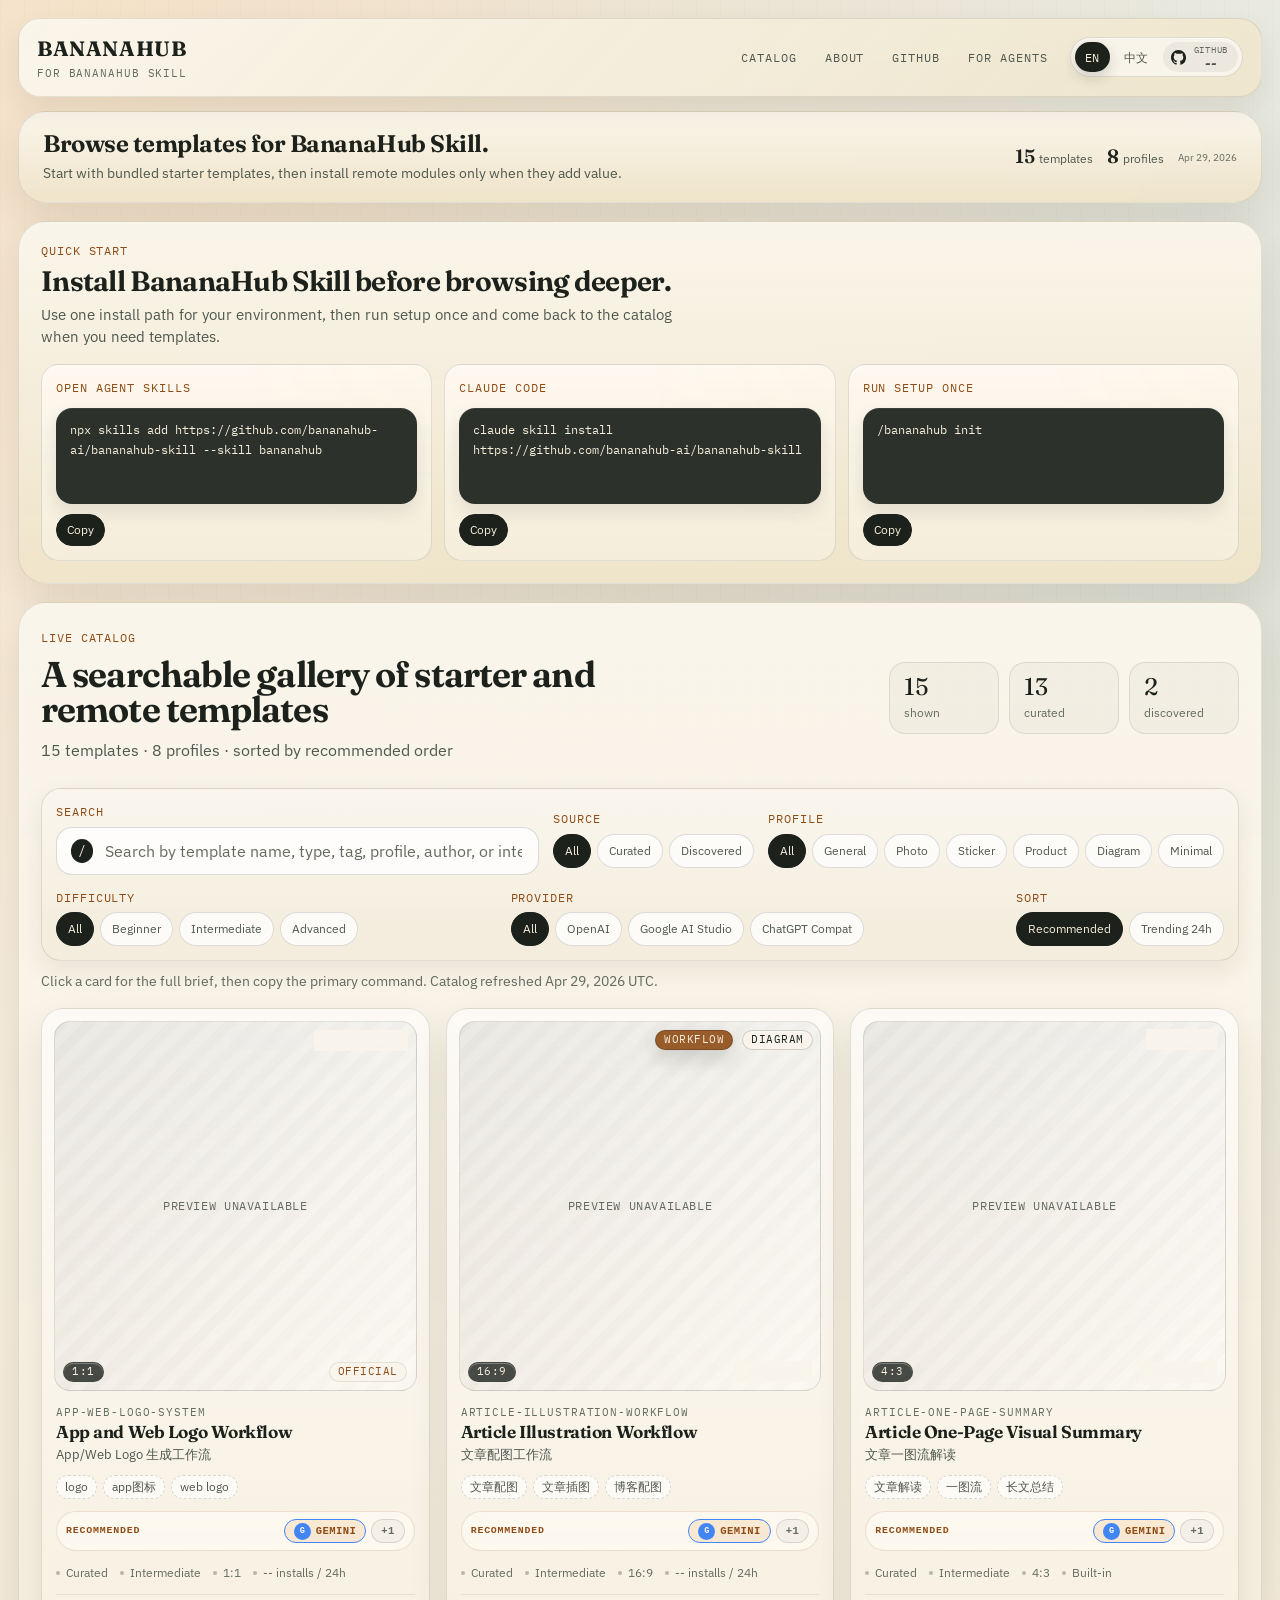
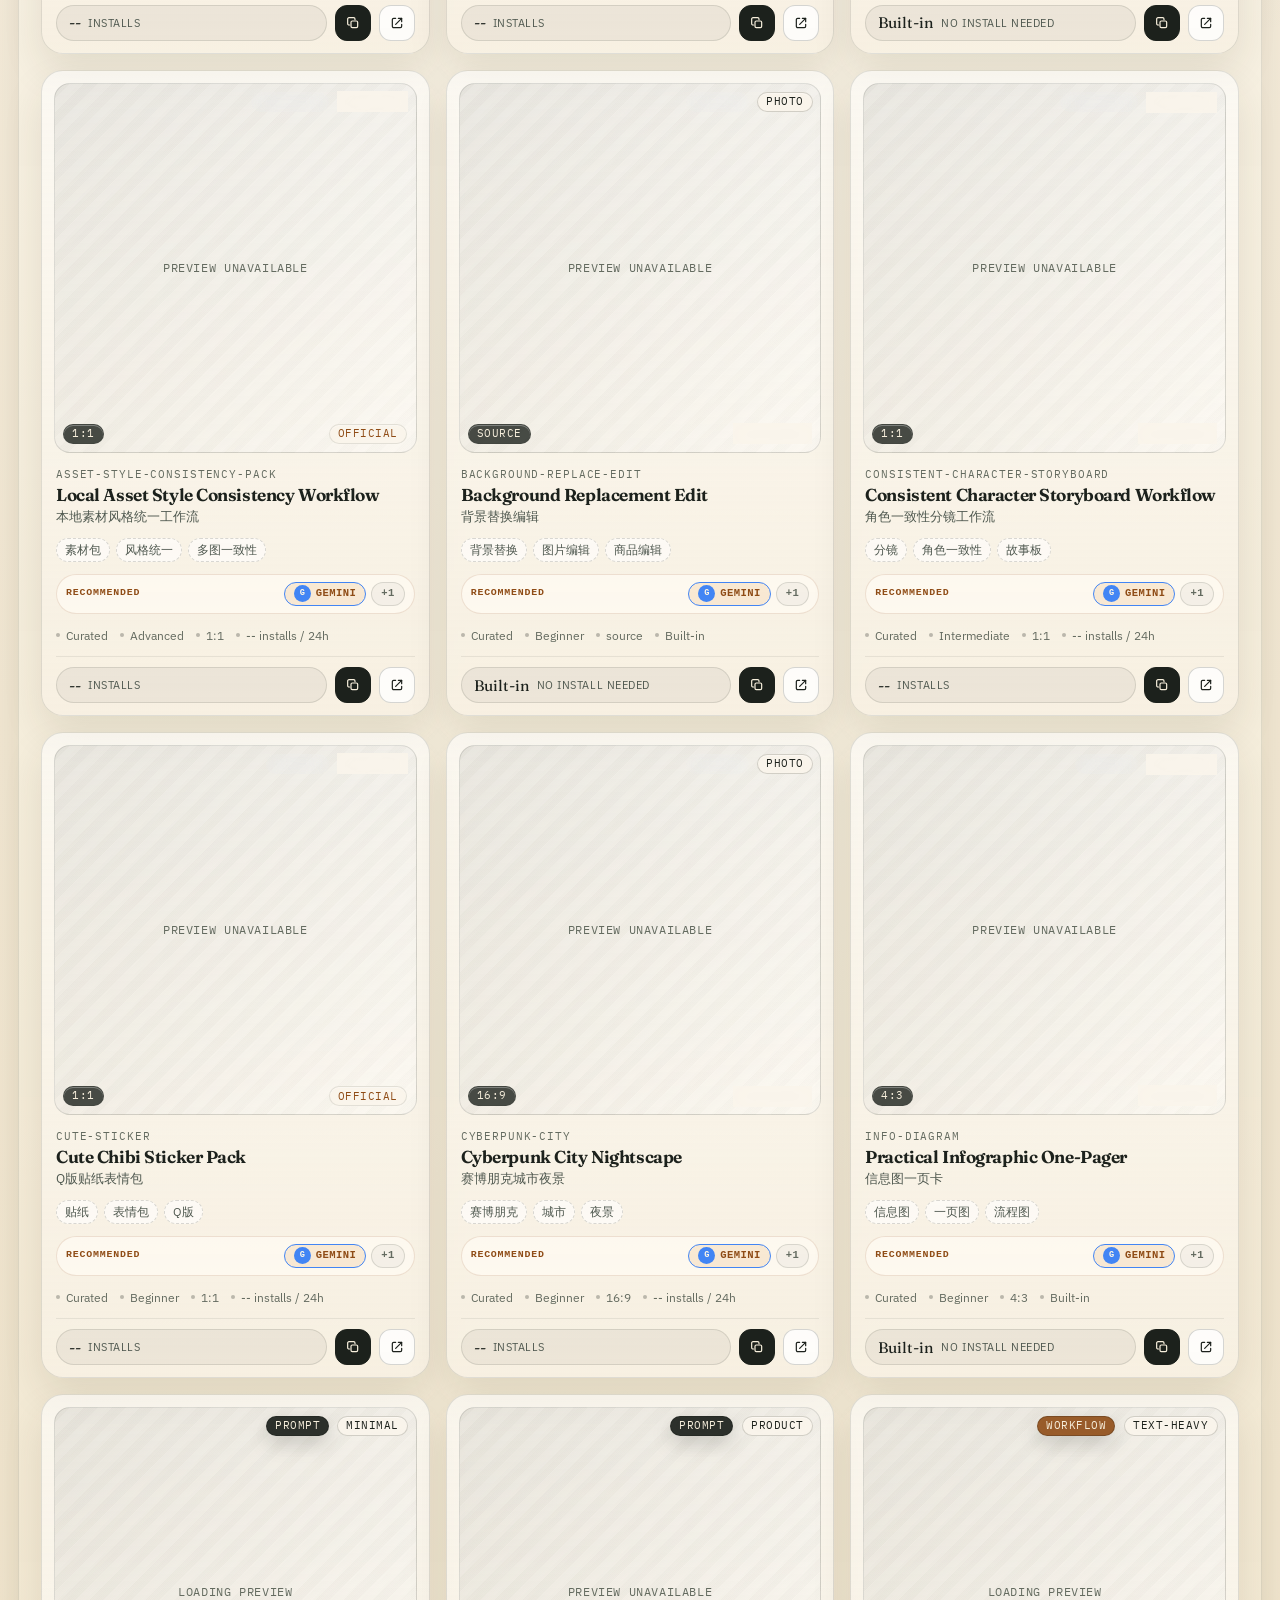
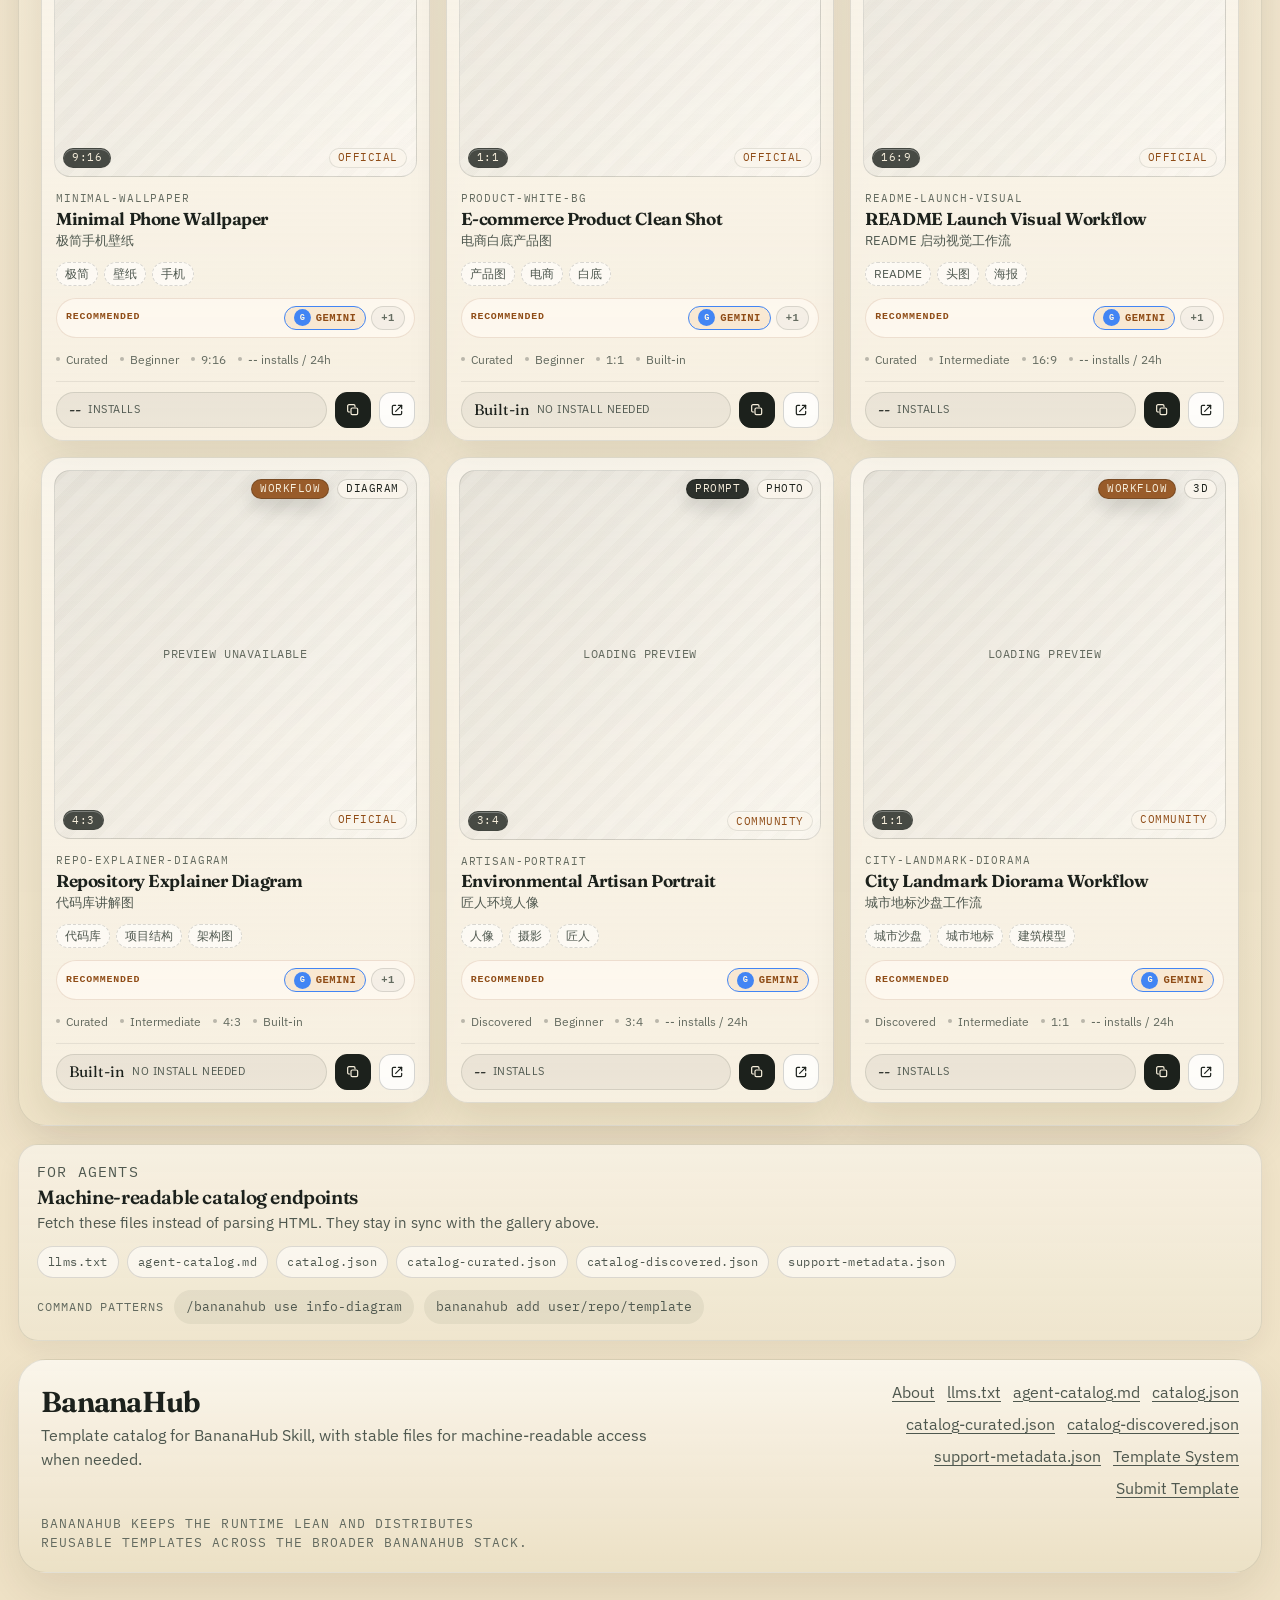
==== commit 4ace895d: "feat: index official template library" ====
--- a/index.html
+++ b/index.html
@@ -284,7 +284,7 @@
 
         <p class="agent-install-line">
           <span data-i18n="index.agent.installPattern">Command patterns</span>
-          <code>/bananahub use cute-sticker</code>
+          <code>/bananahub use info-diagram</code>
           <code>bananahub add user/repo/template</code>
         </p>
       </section>
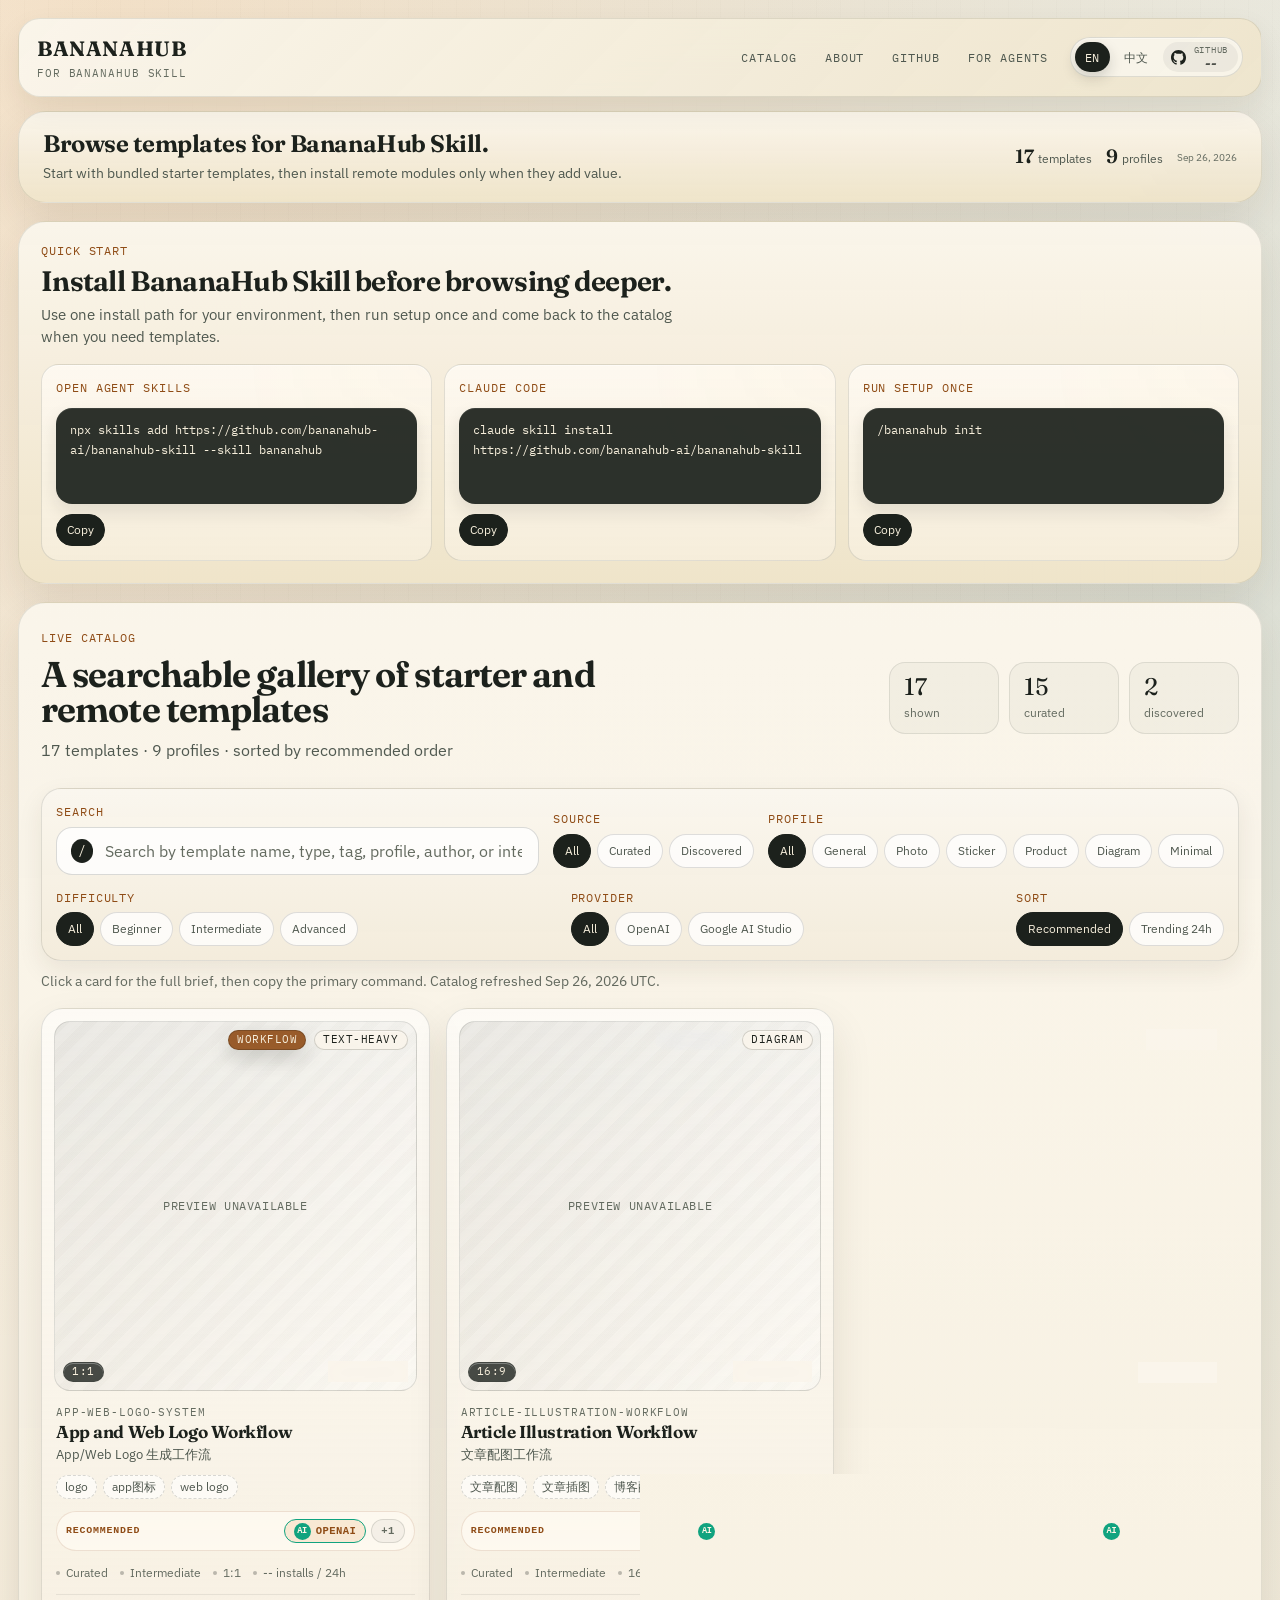
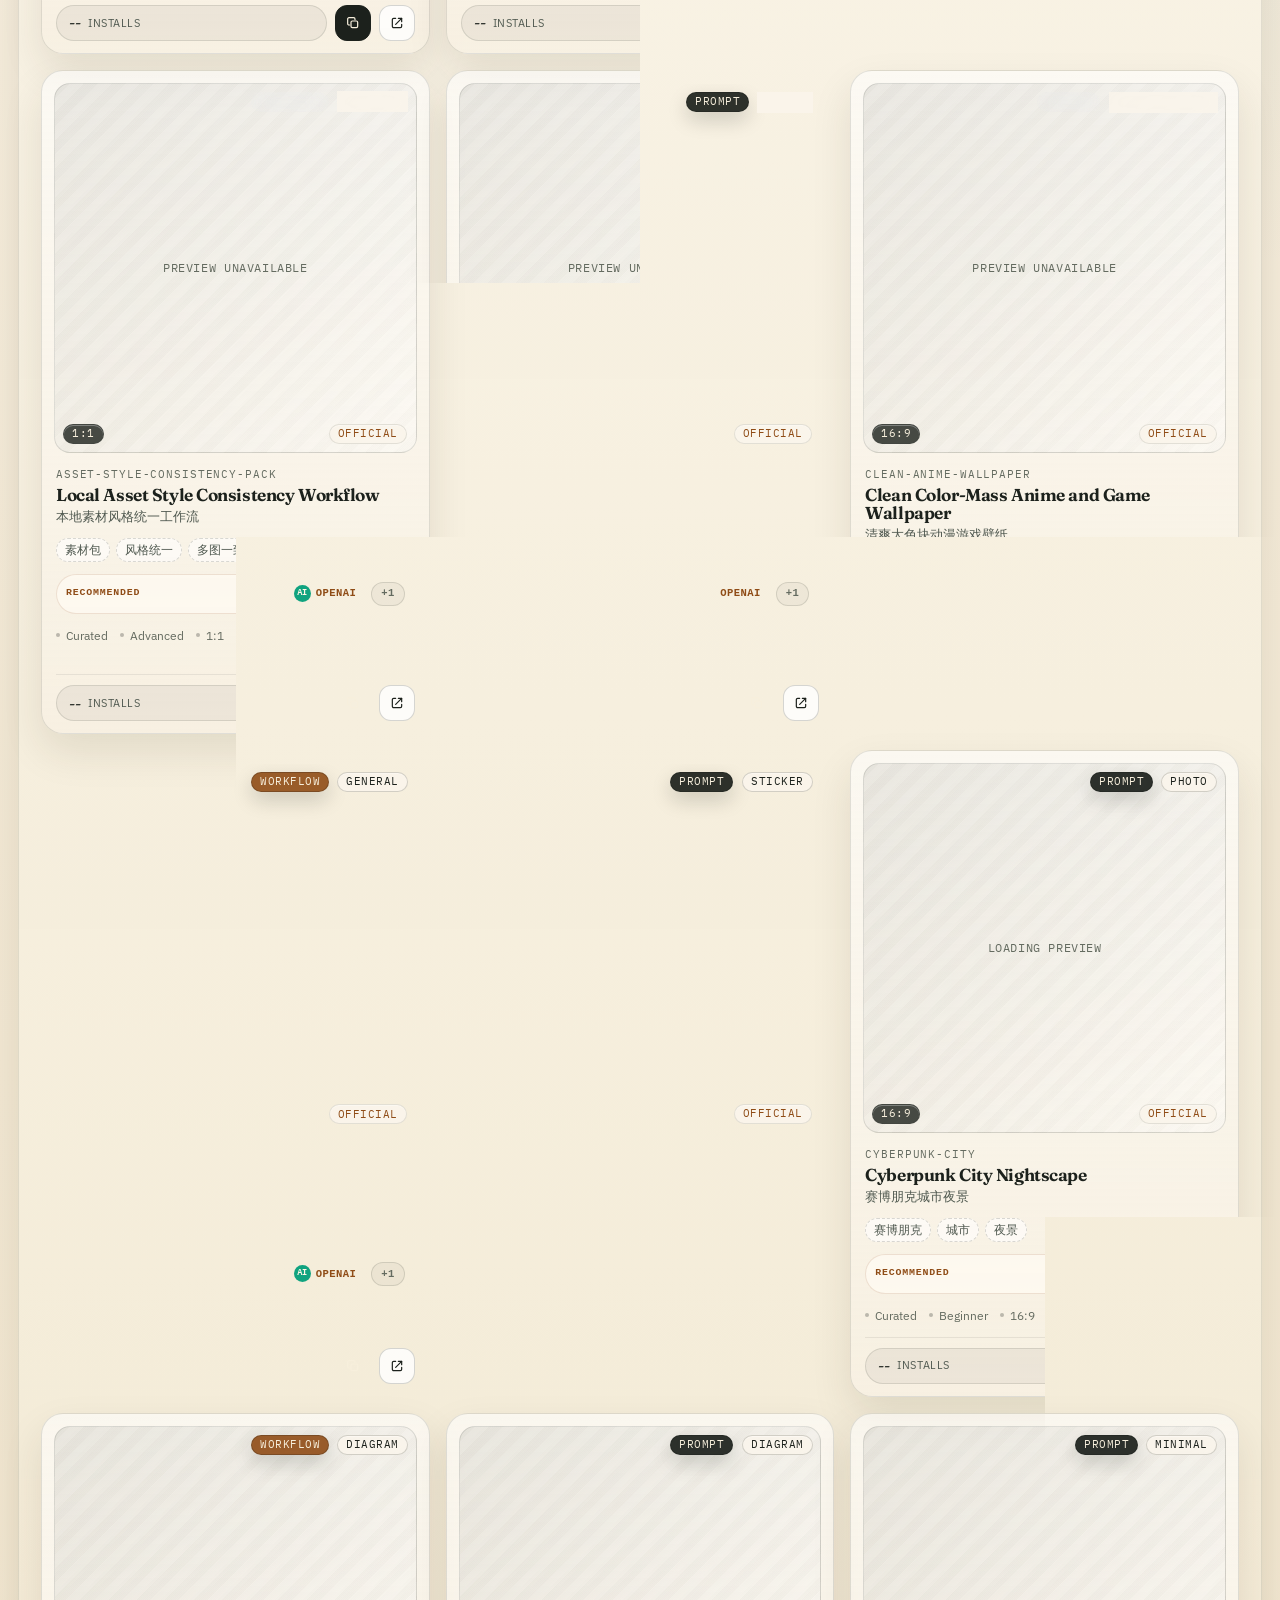
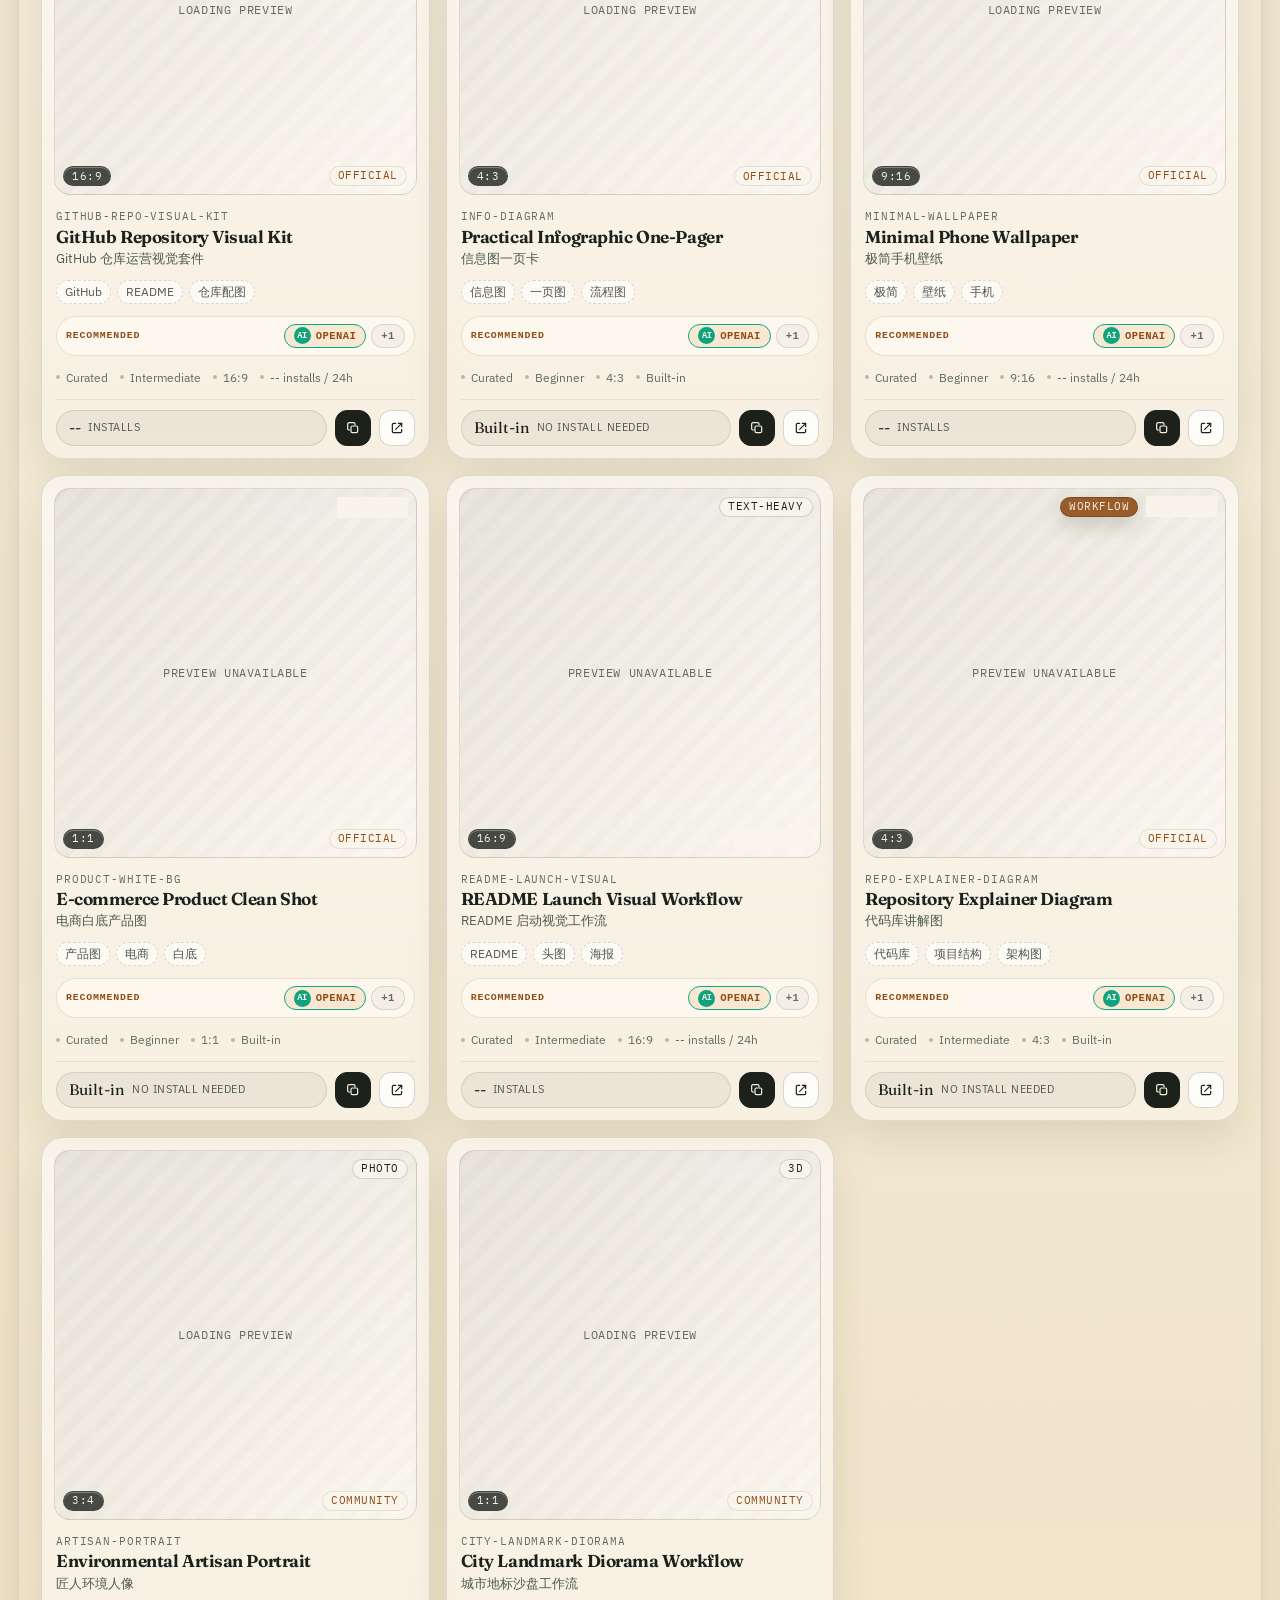
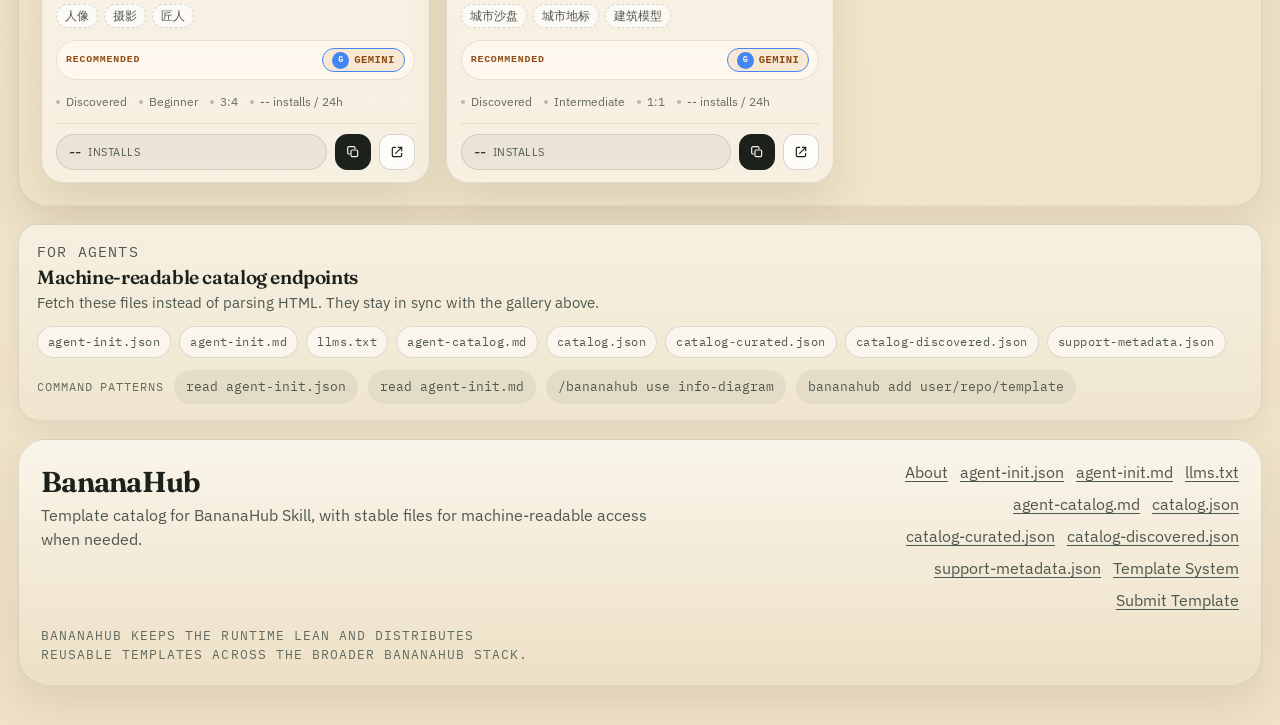
==== commit f6630c5a: "fix: unify compatible model display labels under OpenAI Signed-off-by: zkywalker <11813277+zkywalker" ====
--- a/index.html
+++ b/index.html
@@ -24,7 +24,9 @@
   <link rel="canonical" href="https://bananahub.ai/">
   <link rel="alternate" type="application/json" title="Machine-readable catalog JSON" href="catalog.json">
   <link rel="alternate" type="application/json" title="Provider and model support metadata" href="support-metadata.json">
+  <link rel="alternate" type="application/json" title="Agent initialization contract" href="agent-init.json">
   <link rel="alternate" type="text/plain" title="LLM workflow instructions" href="llms.txt">
+  <link rel="alternate" type="text/markdown" title="Agent initialization guide" href="agent-init.md">
   <link rel="alternate" type="text/markdown" title="Agent catalog markdown" href="agent-catalog.md">
   <link rel="preconnect" href="https://fonts.googleapis.com">
   <link rel="preconnect" href="https://fonts.gstatic.com" crossorigin>
@@ -241,7 +243,6 @@
               <button class="pill active" data-provider="all" type="button">All</button>
               <button class="pill" data-provider="openai" type="button">OpenAI</button>
               <button class="pill" data-provider="google-ai-studio" type="button">Google AI Studio</button>
-              <button class="pill" data-provider="chatgpt-compatible" type="button">ChatGPT Compat</button>
             </div>
           </div>
 
@@ -274,6 +275,8 @@
         </div>
 
         <div class="agent-strip-links" aria-label="Agent-friendly files">
+          <a class="agent-pill agent-pill-primary" href="agent-init.json">agent-init.json</a>
+          <a class="agent-pill agent-pill-primary" href="agent-init.md">agent-init.md</a>
           <a class="agent-pill" href="llms.txt">llms.txt</a>
           <a class="agent-pill" href="agent-catalog.md">agent-catalog.md</a>
           <a class="agent-pill" href="catalog.json">catalog.json</a>
@@ -284,6 +287,8 @@
 
         <p class="agent-install-line">
           <span data-i18n="index.agent.installPattern">Command patterns</span>
+          <code>read agent-init.json</code>
+          <code>read agent-init.md</code>
           <code>/bananahub use info-diagram</code>
           <code>bananahub add user/repo/template</code>
         </p>
@@ -302,6 +307,8 @@
 
         <div class="footer-links">
           <a href="about.html" data-i18n="common.nav.about">About</a>
+          <a href="agent-init.json">agent-init.json</a>
+          <a href="agent-init.md">agent-init.md</a>
           <a href="llms.txt">llms.txt</a>
           <a href="agent-catalog.md">agent-catalog.md</a>
           <a href="catalog.json">catalog.json</a>
@@ -320,6 +327,8 @@
   <noscript>
     <div class="noscript-banner">
       JavaScript is disabled. For agent-friendly and no-JS access, use
+      <a href="agent-init.json">agent-init.json</a>,
+      <a href="agent-init.md">agent-init.md</a>,
       <a href="llms.txt">llms.txt</a>,
       <a href="agent-catalog.md">agent-catalog.md</a>, or
       <a href="catalog.json">catalog.json</a>.
